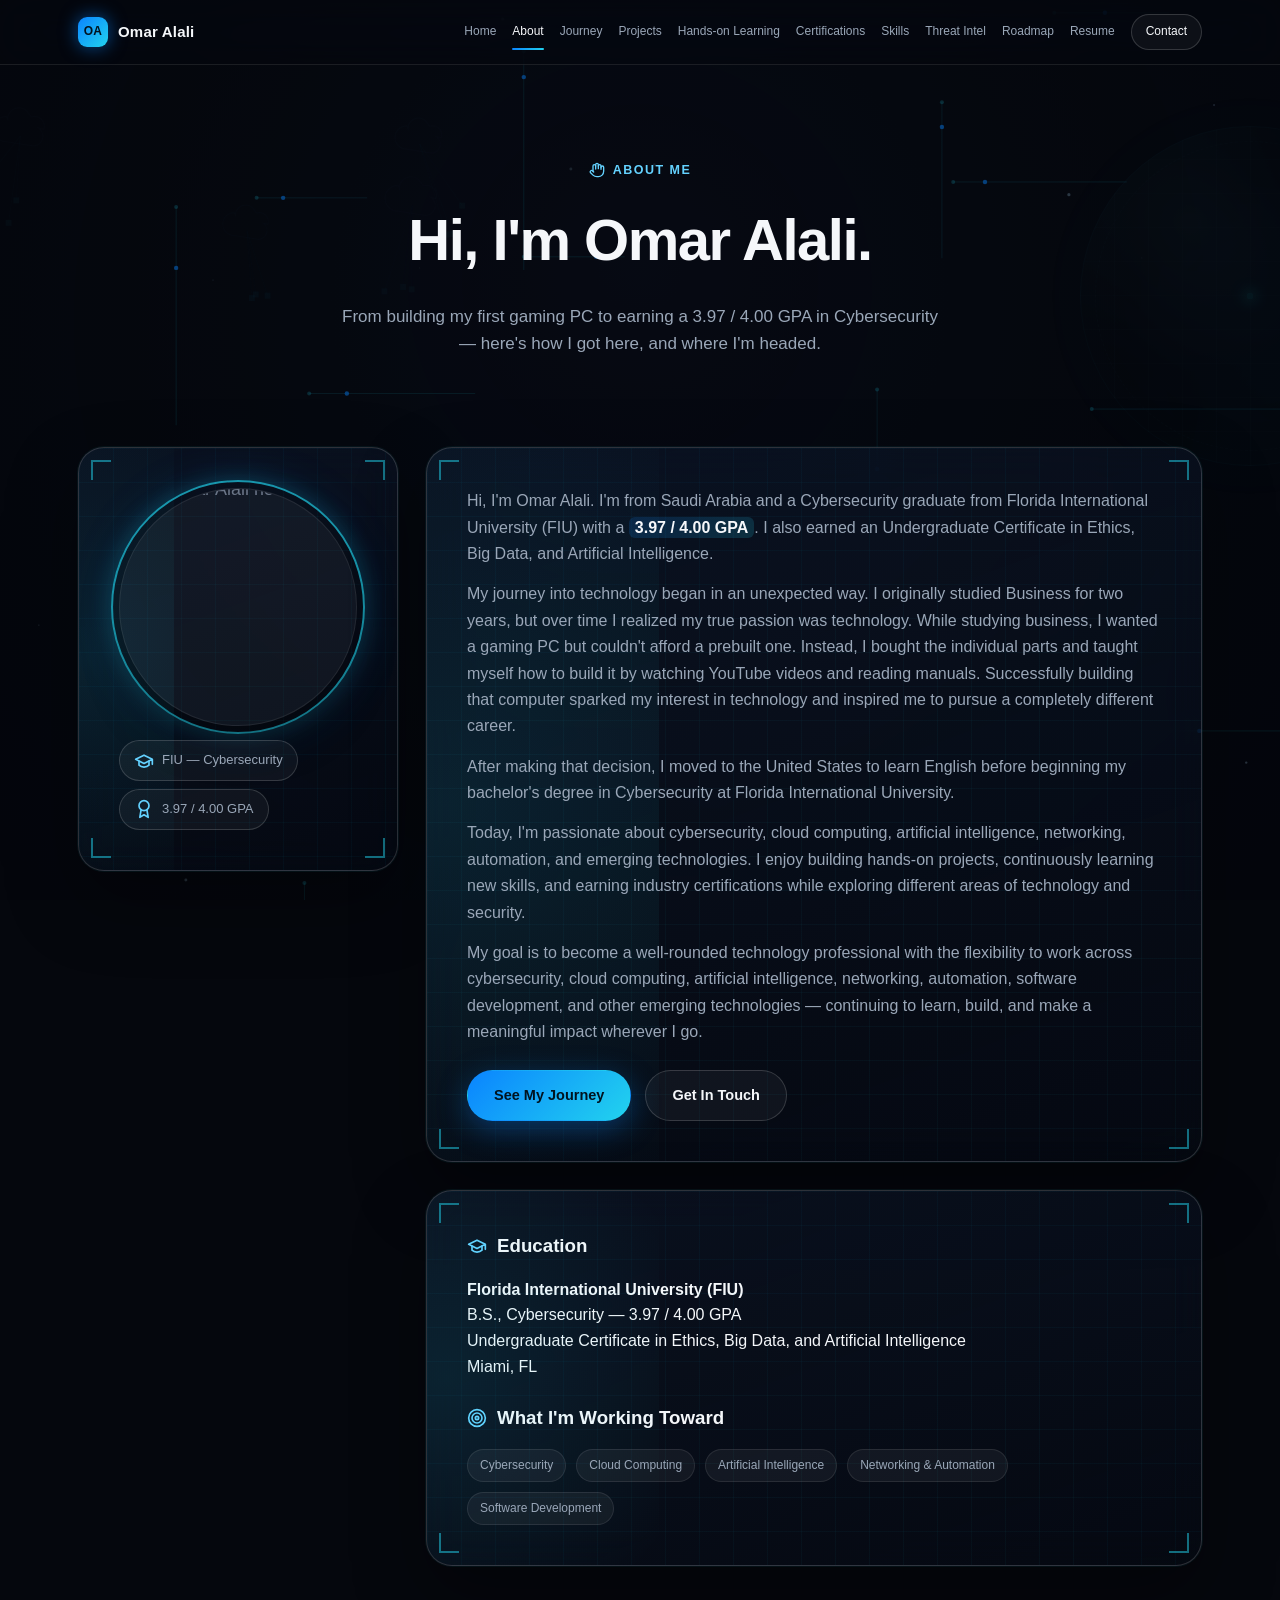
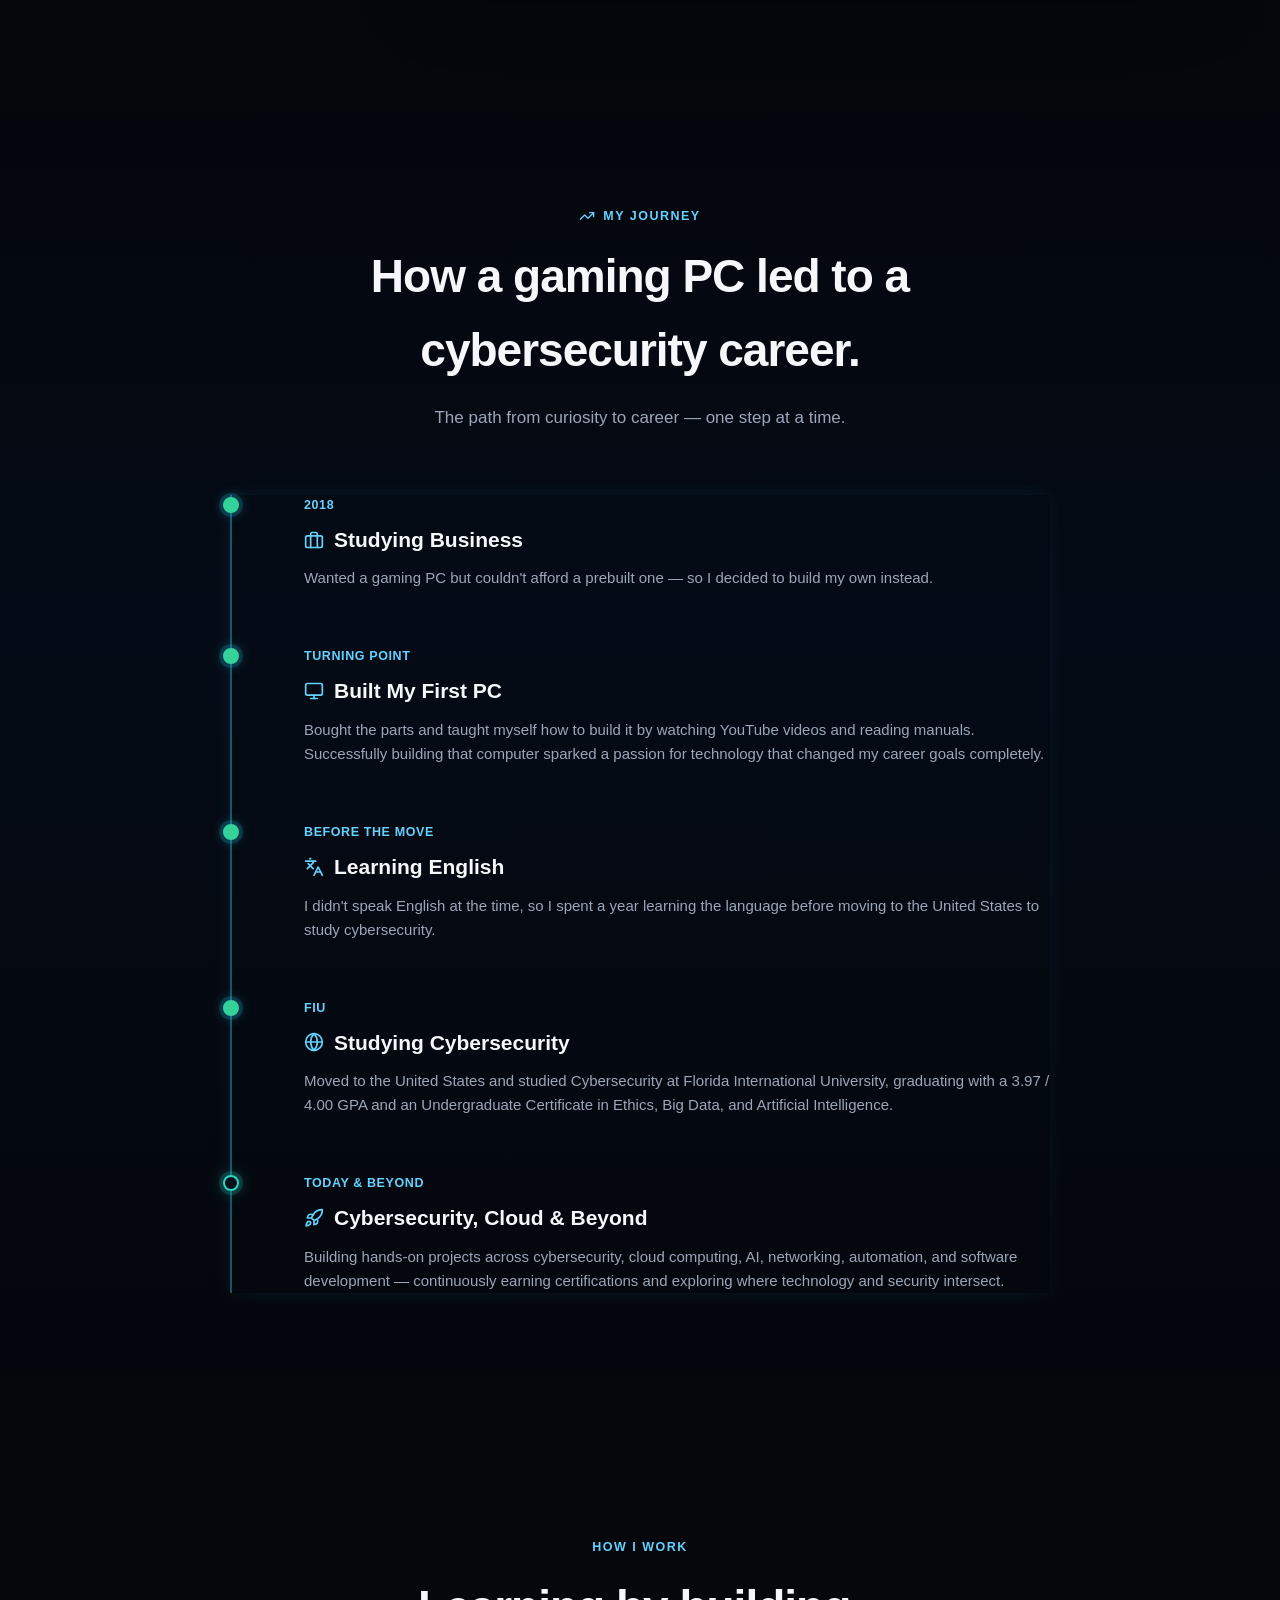
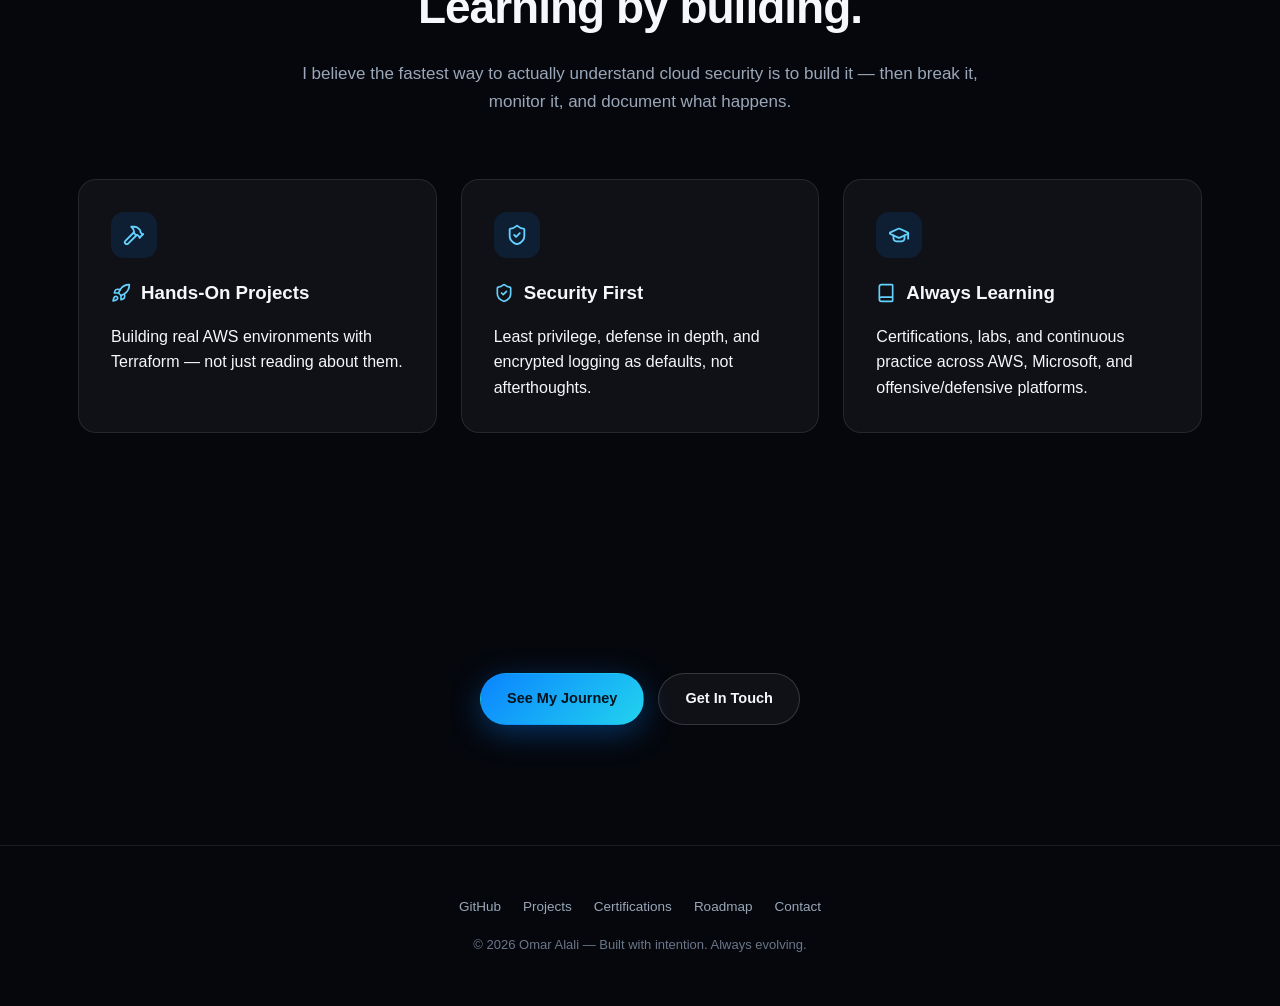
==== about.html @ 7c2b1f20 "Move Education/skills card under the bio box on About page instead of next to the photo" ====
<!DOCTYPE html>
<html lang="en">
<head>
<meta charset="UTF-8">
<meta name="viewport" content="width=device-width, initial-scale=1.0">
<title>About | Omar Alali</title>
<meta name="description" content="About Omar Alali &mdash; Cybersecurity graduate from FIU passionate about cloud, AI, and emerging technology.">
<link rel="stylesheet" href="css/style.css?v=26">
</head>
<body>
<div id="loader" class="loader" role="status" aria-label="Loading">
  <div class="loader-inner">
    <span class="loader-ring"></span>
    <span class="loader-ring"></span>
    <span class="loader-mark">OA</span>
  </div>
</div>
<canvas id="network-canvas"></canvas>

<nav class="navbar">
<div class="container">
<a href="index.html" class="brand"><span class="brand-mark">OA</span>Omar Alali</a>
<div class="nav-links">
<a href="index.html">Home</a>
<a href="about.html">About</a>
<a href="journey.html">Journey</a>
<a href="projects.html">Projects</a>
<a href="learning-platforms.html">Hands-on Learning</a>
<a href="certifications.html">Certifications</a>
<a href="skills.html">Skills</a>
<a href="threat-intel.html">Threat Intel</a>
<a href="roadmap.html">Roadmap</a>
<a href="resume.html">Resume</a>
<a href="contact.html" class="nav-cta">Contact</a>
</div>
<button class="nav-toggle" aria-label="Toggle menu"><svg class="nav-ico" xmlns="http://www.w3.org/2000/svg" width="24" height="24" viewBox="0 0 24 24" fill="none" stroke="currentColor" stroke-width="2" stroke-linecap="round" stroke-linejoin="round"><line x1="4" x2="20" y1="6" y2="6"/><line x1="4" x2="20" y1="12" y2="12"/><line x1="4" x2="20" y1="18" y2="18"/></svg></button>
</div>
</nav>
<div class="mobile-menu">
<a href="index.html">Home</a>
<a href="about.html">About</a>
<a href="journey.html">Journey</a>
<a href="projects.html">Projects</a>
<a href="learning-platforms.html">Hands-on Learning</a>
<a href="certifications.html">Certifications</a>
<a href="skills.html">Skills</a>
<a href="threat-intel.html">Threat Intel</a>
<a href="roadmap.html">Roadmap</a>
<a href="resume.html">Resume</a>
<a href="contact.html">Contact</a>
</div>

<main>

<section class="page-hero">
<div class="container">
<span class="kicker reveal"><span class="about-ico"><svg width="16" height="16" viewBox="0 0 24 24" fill="none" stroke="currentColor" stroke-width="2" stroke-linecap="round" stroke-linejoin="round" aria-hidden="true"><path d="M18 11V6a2 2 0 0 0-2-2a2 2 0 0 0-2 2"/><path d="M14 10V4a2 2 0 0 0-2-2a2 2 0 0 0-2 2v2"/><path d="M10 10.5V6a2 2 0 0 0-2-2a2 2 0 0 0-2 2v8"/><path d="M18 8a2 2 0 1 1 4 0v6a8 8 0 0 1-8 8h-2c-2.8 0-4.5-.86-5.99-2.34l-3.6-3.6a2 2 0 0 1 2.83-2.82L7 15"/></svg></span>About Me</span>
<h1 class="reveal">Hi, I'm Omar Alali.</h1>
<p class="reveal">From building my first gaming PC to earning a 3.97 / 4.00 GPA in Cybersecurity &mdash; here's how I got here, and where I'm headed.</p>
</div>
</section>

<section class="section" style="padding-top:20px;">
<div class="container">
<div class="about-grid reveal">
<div class="cyber-panel about-card">
<span class="corner corner-tl"></span><span class="corner corner-tr"></span><span class="corner corner-bl"></span><span class="corner corner-br"></span>
<div class="photo-ring">
<div class="photo-frame has-photo">
<img src="assets/images/omar.jpg" alt="Omar Alali headshot" class="profile-photo" loading="lazy">
</div>
</div>
<div class="chip-row">
<div class="info-chip"><span class="flag"><span class="about-ico"><svg width="20" height="20" viewBox="0 0 24 24" fill="none" stroke="currentColor" stroke-width="2" stroke-linecap="round" stroke-linejoin="round" aria-hidden="true"><path d="M22 10v6M2 10l10-5 10 5-10 5z"/><path d="M6 12v5c3 3 9 3 12 0v-5"/></svg></span></span>FIU &mdash; Cybersecurity</div>
<div class="info-chip"><span class="flag"><span class="about-ico"><svg width="20" height="20" viewBox="0 0 24 24" fill="none" stroke="currentColor" stroke-width="2" stroke-linecap="round" stroke-linejoin="round" aria-hidden="true"><circle cx="12" cy="8" r="6"/><path d="M15.477 12.89 17 22l-5-3-5 3 1.523-9.11"/></svg></span></span>3.97 / 4.00 GPA</div>
</div>
</div>
<div class="about-right-stack">
<div class="cyber-panel about-card">
<span class="corner corner-tl"></span><span class="corner corner-tr"></span><span class="corner corner-bl"></span><span class="corner corner-br"></span>
<div class="story">
<p>Hi, I'm Omar Alali. I'm from Saudi Arabia and a Cybersecurity graduate from Florida International University (FIU) with a <strong>3.97 / 4.00 GPA</strong>. I also earned an Undergraduate Certificate in Ethics, Big Data, and Artificial Intelligence.</p>
<p>My journey into technology began in an unexpected way. I originally studied Business for two years, but over time I realized my true passion was technology. While studying business, I wanted a gaming PC but couldn't afford a prebuilt one. Instead, I bought the individual parts and taught myself how to build it by watching YouTube videos and reading manuals. Successfully building that computer sparked my interest in technology and inspired me to pursue a completely different career.</p>
<p>After making that decision, I moved to the United States to learn English before beginning my bachelor's degree in Cybersecurity at Florida International University.</p>
<p>Today, I'm passionate about cybersecurity, cloud computing, artificial intelligence, networking, automation, and emerging technologies. I enjoy building hands-on projects, continuously learning new skills, and earning industry certifications while exploring different areas of technology and security.</p>
<p>My goal is to become a well-rounded technology professional with the flexibility to work across cybersecurity, cloud computing, artificial intelligence, networking, automation, software development, and other emerging technologies &mdash; continuing to learn, build, and make a meaningful impact wherever I go.</p>
<div class="btn-row mt-24">
<a class="btn btn-primary" href="journey.html">See My Journey</a>
<a class="btn btn-secondary" href="contact.html">Get In Touch</a>
</div>
</div>
</div>
<div class="cyber-panel about-card">
<span class="corner corner-tl"></span><span class="corner corner-tr"></span><span class="corner corner-bl"></span><span class="corner corner-br"></span>
<h3 class="heading-ico"><span class="about-ico"><svg width="20" height="20" viewBox="0 0 24 24" fill="none" stroke="currentColor" stroke-width="2" stroke-linecap="round" stroke-linejoin="round" aria-hidden="true"><path d="M22 10v6M2 10l10-5 10 5-10 5z"/><path d="M6 12v5c3 3 9 3 12 0v-5"/></svg></span>Education</h3>
<p class="mt-16"><strong>Florida International University (FIU)</strong><br>B.S., Cybersecurity &mdash; 3.97 / 4.00 GPA<br>Undergraduate Certificate in Ethics, Big Data, and Artificial Intelligence<br>Miami, FL</p>
<h3 class="mt-24 heading-ico"><span class="about-ico"><svg width="20" height="20" viewBox="0 0 24 24" fill="none" stroke="currentColor" stroke-width="2" stroke-linecap="round" stroke-linejoin="round" aria-hidden="true"><circle cx="12" cy="12" r="10"/><circle cx="12" cy="12" r="6"/><circle cx="12" cy="12" r="2"/></svg></span>What I'm Working Toward</h3>
<div class="skill-tags mt-16">
<span class="tag">Cybersecurity</span>
<span class="tag">Cloud Computing</span>
<span class="tag">Artificial Intelligence</span>
<span class="tag">Networking &amp; Automation</span>
<span class="tag">Software Development</span>
</div>
</div>
</div>
</div>
</div>
</section>

<section class="section section-alt">
<div class="container">
<div class="section-head reveal">
<span class="kicker"><span class="about-ico"><svg width="16" height="16" viewBox="0 0 24 24" fill="none" stroke="currentColor" stroke-width="2" stroke-linecap="round" stroke-linejoin="round" aria-hidden="true"><polyline points="22 7 13.5 15.5 8.5 10.5 2 17"/><polyline points="16 7 22 7 22 13"/></svg></span>My Journey</span>
<h2>How a gaming PC led to a cybersecurity career.</h2>
<p>The path from curiosity to career &mdash; one step at a time.</p>
</div>
<div class="timeline">
<div class="timeline-item type-cert reveal">
<div class="timeline-dot has-icon"></div>
<div class="timeline-date">2018</div>
<h3 class="heading-ico"><span class="about-ico"><svg width="20" height="20" viewBox="0 0 24 24" fill="none" stroke="currentColor" stroke-width="2" stroke-linecap="round" stroke-linejoin="round" aria-hidden="true"><rect width="20" height="14" x="2" y="7" rx="2" ry="2"/><path d="M16 21V5a2 2 0 0 0-2-2h-4a2 2 0 0 0-2 2v16"/></svg></span>Studying Business</h3>
<p>Wanted a gaming PC but couldn't afford a prebuilt one &mdash; so I decided to build my own instead.</p>
</div>
<div class="timeline-item type-cert reveal">
<div class="timeline-dot has-icon"></div>
<div class="timeline-date">Turning Point</div>
<h3 class="heading-ico"><span class="about-ico"><svg width="20" height="20" viewBox="0 0 24 24" fill="none" stroke="currentColor" stroke-width="2" stroke-linecap="round" stroke-linejoin="round" aria-hidden="true"><rect width="20" height="14" x="2" y="3" rx="2"/><line x1="8" x2="16" y1="21" y2="21"/><line x1="12" x2="12" y1="17" y2="21"/></svg></span>Built My First PC</h3>
<p>Bought the parts and taught myself how to build it by watching YouTube videos and reading manuals. Successfully building that computer sparked a passion for technology that changed my career goals completely.</p>
</div>
<div class="timeline-item type-cert reveal">
<div class="timeline-dot has-icon"></div>
<div class="timeline-date">Before The Move</div>
<h3 class="heading-ico"><span class="about-ico"><svg width="20" height="20" viewBox="0 0 24 24" fill="none" stroke="currentColor" stroke-width="2" stroke-linecap="round" stroke-linejoin="round" aria-hidden="true"><path d="m5 8 6 6"/><path d="m4 14 6-6 2-3"/><path d="M2 5h12"/><path d="M7 2h1"/><path d="m22 22-5-10-5 10"/><path d="M14 18h6"/></svg></span>Learning English</h3>
<p>I didn't speak English at the time, so I spent a year learning the language before moving to the United States to study cybersecurity.</p>
</div>
<div class="timeline-item type-cert reveal">
<div class="timeline-dot has-icon"></div>
<div class="timeline-date">FIU</div>
<h3 class="heading-ico"><span class="about-ico"><svg width="20" height="20" viewBox="0 0 24 24" fill="none" stroke="currentColor" stroke-width="2" stroke-linecap="round" stroke-linejoin="round" aria-hidden="true"><circle cx="12" cy="12" r="10"/><path d="M12 2a14.5 14.5 0 0 0 0 20 14.5 14.5 0 0 0 0-20"/><path d="M2 12h20"/></svg></span>Studying Cybersecurity</h3>
<p>Moved to the United States and studied Cybersecurity at Florida International University, graduating with a 3.97 / 4.00 GPA and an Undergraduate Certificate in Ethics, Big Data, and Artificial Intelligence.</p>
</div>
<div class="timeline-item type-future reveal">
<div class="timeline-dot has-icon"></div>
<div class="timeline-date">Today &amp; Beyond</div>
<h3 class="heading-ico"><span class="about-ico"><svg width="20" height="20" viewBox="0 0 24 24" fill="none" stroke="currentColor" stroke-width="2" stroke-linecap="round" stroke-linejoin="round" aria-hidden="true"><path d="M4.5 16.5c-1.5 1.26-2 5-2 5s3.74-.5 5-2c.71-.84.7-2.13-.09-2.91a2.18 2.18 0 0 0-2.91-.09z"/><path d="m12 15-3-3a22 22 0 0 1 2-3.95A12.88 12.88 0 0 1 22 2c0 2.72-.78 7.5-6 11a22.35 22.35 0 0 1-4 2z"/><path d="M9 12H4s.55-3.03 2-4c1.62-1.08 5 0 5 0"/><path d="M12 15v5s3.03-.55 4-2c1.08-1.62 0-5 0-5"/></svg></span>Cybersecurity, Cloud &amp; Beyond</h3>
<p>Building hands-on projects across cybersecurity, cloud computing, AI, networking, automation, and software development &mdash; continuously earning certifications and exploring where technology and security intersect.</p>
</div>
</div>
</div>
</section>

<section class="section">
<div class="container">
<div class="section-head reveal">
<span class="kicker">How I Work</span>
<h2>Learning by building.</h2>
<p>I believe the fastest way to actually understand cloud security is to build it &mdash; then break it, monitor it, and document what happens.</p>
</div>
<div class="grid grid-3">
<div class="card reveal">
<div class="card-icon"><svg width="22" height="22" viewBox="0 0 24 24" fill="none" stroke="currentColor" stroke-width="2" stroke-linecap="round" stroke-linejoin="round" aria-hidden="true"><path d="m15 12-9.373 9.373a1 1 0 0 1-3.001-3L12 9"/><path d="m18 15 4-4"/><path d="m21.5 11.5-1.914-1.914A2 2 0 0 1 19 8.172v-.344a2 2 0 0 0-.586-1.414l-1.657-1.657A6 6 0 0 0 12.516 3H9l1.243 1.243A6 6 0 0 1 12 8.485V10l2 2h1.172a2 2 0 0 1 1.414.586L18.5 14.5"/></svg></div>
<h3 class="heading-ico"><span class="about-ico"><svg width="20" height="20" viewBox="0 0 24 24" fill="none" stroke="currentColor" stroke-width="2" stroke-linecap="round" stroke-linejoin="round" aria-hidden="true"><path d="M4.5 16.5c-1.5 1.26-2 5-2 5s3.74-.5 5-2c.71-.84.7-2.13-.09-2.91a2.18 2.18 0 0 0-2.91-.09z"/><path d="m12 15-3-3a22 22 0 0 1 2-3.95A12.88 12.88 0 0 1 22 2c0 2.72-.78 7.5-6 11a22.35 22.35 0 0 1-4 2z"/><path d="M9 12H4s.55-3.03 2-4c1.62-1.08 5 0 5 0"/><path d="M12 15v5s3.03-.55 4-2c1.08-1.62 0-5 0-5"/></svg></span>Hands-On Projects</h3>
<p class="mt-16">Building real AWS environments with Terraform &mdash; not just reading about them.</p>
</div>
<div class="card reveal">
<div class="card-icon"><svg width="22" height="22" viewBox="0 0 24 24" fill="none" stroke="currentColor" stroke-width="2" stroke-linecap="round" stroke-linejoin="round" aria-hidden="true"><path d="M20 13c0 5-3.5 7.5-7.66 8.95a1 1 0 0 1-.67-.01C7.5 20.5 4 18 4 13V6a1 1 0 0 1 1-1c2 0 4.5-1.2 6.24-2.72a1.17 1.17 0 0 1 1.52 0C14.51 3.81 17 5 19 5a1 1 0 0 1 1 1z"/><path d="m9 12 2 2 4-4"/></svg></div>
<h3 class="heading-ico"><span class="about-ico"><svg width="20" height="20" viewBox="0 0 24 24" fill="none" stroke="currentColor" stroke-width="2" stroke-linecap="round" stroke-linejoin="round" aria-hidden="true"><path d="M20 13c0 5-3.5 7.5-7.66 8.95a1 1 0 0 1-.67-.01C7.5 20.5 4 18 4 13V6a1 1 0 0 1 1-1c2 0 4.5-1.2 6.24-2.72a1.17 1.17 0 0 1 1.52 0C14.51 3.81 17 5 19 5a1 1 0 0 1 1 1z"/><path d="m9 12 2 2 4-4"/></svg></span>Security First</h3>
<p class="mt-16">Least privilege, defense in depth, and encrypted logging as defaults, not afterthoughts.</p>
</div>
<div class="card reveal">
<div class="card-icon"><svg width="22" height="22" viewBox="0 0 24 24" fill="none" stroke="currentColor" stroke-width="2" stroke-linecap="round" stroke-linejoin="round" aria-hidden="true"><path d="M21.42 10.922a1 1 0 0 0-.019-1.838L12.83 5.18a2 2 0 0 0-1.66 0L2.6 9.08a1 1 0 0 0 0 1.832l8.57 3.908a2 2 0 0 0 1.66 0z"/><path d="M22 10v6"/><path d="M6 12.5V16a6 3 0 0 0 12 0v-3.5"/></svg></div>
<h3 class="heading-ico"><span class="about-ico"><svg width="20" height="20" viewBox="0 0 24 24" fill="none" stroke="currentColor" stroke-width="2" stroke-linecap="round" stroke-linejoin="round" aria-hidden="true"><path d="M4 19.5v-15A2.5 2.5 0 0 1 6.5 2H19a1 1 0 0 1 1 1v18a1 1 0 0 1-1 1H6.5a1 1 0 0 1 0-5H20"/></svg></span>Always Learning</h3>
<p class="mt-16">Certifications, labs, and continuous practice across AWS, Microsoft, and offensive/defensive platforms.</p>
</div>
</div>
</div>
</section>

<section class="section text-center">
<div class="container">
<div class="btn-row reveal" style="justify-content:center;">
<a class="btn btn-primary" href="journey.html">See My Journey</a>
<a class="btn btn-secondary" href="contact.html">Get In Touch</a>
</div>
</div>
</section>

</main>

<footer>
<div class="container">
<div class="footer-links">
<a href="https://github.com/OmarAlali966" target="_blank" rel="noopener">GitHub</a>
<a href="projects.html">Projects</a>
<a href="certifications.html">Certifications</a>
<a href="roadmap.html">Roadmap</a>
<a href="contact.html">Contact</a>
</div>
<div>&copy; 2026 Omar Alali &mdash; Built with intention. Always evolving.</div>
</div>
</footer>

<script src="js/data/config.js"></script>
<script src="js/data/certifications.js"></script>
<script src="js/data/timeline.js"></script>
<script src="js/data/projects.js"></script>
<script src="js/data/skills.js"></script>
<script src="js/data/learning-platforms.js?v=3"></script>
<script src="js/data/roadmap.js"></script>
<script src="js/main.js?v=3"></script>
</body>
</html>
---- css/style.css ----
/* ============================================================
   OMAR ALALI \u2014 PORTFOLIO DESIGN SYSTEM
   Premium, Apple-inspired, blue cloud-security theme.
   ============================================================ */

:root {
    --bg: #05070d;
    --bg-elevated: #0a0f1c;
    --bg-elevated-2: #0e1526;
    --surface: rgba(255, 255, 255, 0.045);
    --surface-hover: rgba(255, 255, 255, 0.08);
    --border: rgba(255, 255, 255, 0.09);
    --border-strong: rgba(255, 255, 255, 0.16);
    --text: #f5f7fa;
    --text-muted: #9aa7b8;
    --text-faint: #6b7688;
    --blue: #0a84ff;
    --blue-light: #64d2ff;
    --cyan: #22d3ee;
    --indigo: #5e7cff;
    --teal: #2dd4bf;
    --orange: #ff9f40;
    --success: #34d399;
    --warning: #fbbf24;
    --radius-sm: 10px;
    --radius: 18px;
    --radius-lg: 26px;
    --gradient-blue: linear-gradient(135deg, #0a84ff 0%, #22d3ee 100%);
    --gradient-hero: radial-gradient(ellipse 80% 60% at 50% -10%, rgba(10, 132, 255, 0.25), transparent 60%);
    --ease: cubic-bezier(0.16, 0.8, 0.24, 1);
    --dur: 0.5s;
    --max-width: 1180px;
}

* { box-sizing: border-box; }
html { scroll-behavior: smooth; }

body {
    margin: 0;
    background: var(--bg);
    color: var(--text);
    font-family: -apple-system, BlinkMacSystemFont, "SF Pro Display", "Segoe UI", Roboto, Helvetica, Arial, sans-serif;
    -webkit-font-smoothing: antialiased;
    line-height: 1.6;
    overflow-x: hidden;
}

img, svg { display: block; max-width: 100%; }
a { color: inherit; text-decoration: none; }
ul { list-style: none; margin: 0; padding: 0; }
h1, h2, h3, h4, p { margin: 0; }

.container {
    max-width: var(--max-width);
    margin: 0 auto;
    padding: 0 28px;
}

/* ---------- Background network canvas ---------- */
#network-canvas {
    position: fixed;
    inset: 0;
    width: 100%;
    height: 100%;
    z-index: 0;
    opacity: 0.55;
    pointer-events: none;
}

/* ---------- Navbar ---------- */
.navbar {
    position: fixed;
    top: 0;
    left: 0;
    right: 0;
    z-index: 100;
    backdrop-filter: saturate(180%) blur(20px);
    -webkit-backdrop-filter: saturate(180%) blur(20px);
    background: rgba(5, 7, 13, 0.6);
    border-bottom: 1px solid var(--border);
    transition: background var(--dur) var(--ease);
}

.navbar .container {
    display: flex;
    align-items: center;
    justify-content: space-between;
    height: 64px;
}

.brand {
    display: flex;
    align-items: center;
    gap: 10px;
    font-weight: 600;
    font-size: 15px;
    letter-spacing: 0.2px;
}

.brand-mark {
    width: 30px;
    height: 30px;
    border-radius: 9px;
    background: var(--gradient-blue);
    display: flex;
    align-items: center;
    justify-content: center;
    font-size: 12px;
    font-weight: 700;
    color: #01131f;
    box-shadow: 0 0 18px rgba(10, 132, 255, 0.55);
}

.nav-links {
    display: flex;
    align-items: center;
    gap: 28px;
}

.nav-links a {
    font-size: 13.5px;
    color: var(--text-muted);
    transition: color 0.25s var(--ease);
    position: relative;
}

.nav-links a:hover, .nav-links a.active { color: var(--text); }

.nav-links a.active::after {
    content: "";
    position: absolute;
    left: 0;
    right: 0;
    bottom: -8px;
    height: 2px;
    background: var(--gradient-blue);
    border-radius: 2px;
}

.nav-cta {
    padding: 8px 16px !important;
    border-radius: 100px;
    background: var(--surface);
    border: 1px solid var(--border-strong);
    color: var(--text) !important;
}

.nav-toggle {
    display: none;
    background: none;
    border: none;
    color: var(--text);
    cursor: pointer;
}

.mobile-menu {
    display: none;
    position: fixed;
    top: 64px;
    left: 0;
    right: 0;
    background: var(--bg-elevated);
    border-bottom: 1px solid var(--border);
    padding: 12px 28px 24px;
    z-index: 99;
}

.mobile-menu.open { display: block; }
.mobile-menu a {
    display: block;
    padding: 12px 0;
    border-bottom: 1px solid var(--border);
    color: var(--text-muted);
    font-size: 15px;
}

@media (max-width: 860px) {
    .nav-links { display: none; }
    .nav-toggle { display: block; }
}

/* ---------- Buttons ---------- */
.btn {
    display: inline-flex;
    align-items: center;
    justify-content: center;
    gap: 8px;
    padding: 13px 26px;
    border-radius: 100px;
    font-size: 14.5px;
    font-weight: 600;
    cursor: pointer;
    border: 1px solid transparent;
    transition: transform 0.3s var(--ease), box-shadow 0.3s var(--ease), background 0.3s var(--ease), border-color 0.3s var(--ease);
    white-space: nowrap;
}
.btn:hover { transform: translateY(-2px); }
.btn-primary {
    background: var(--gradient-blue);
    color: #01131f;
    box-shadow: 0 8px 30px rgba(10, 132, 255, 0.35);
}
.btn-primary:hover { box-shadow: 0 12px 36px rgba(10, 132, 255, 0.5); }
.btn-secondary {
    background: var(--surface);
    border-color: var(--border-strong);
    color: var(--text);
}
.btn-secondary:hover { background: var(--surface-hover); }
.btn-ghost {
    background: transparent;
    color: var(--text-muted);
    border-color: var(--border);
}
.btn-ghost:hover { color: var(--text); background: var(--surface-hover); border-color: rgba(100, 210, 255, 0.4); box-shadow: 0 8px 30px rgba(100, 210, 255, 0.15); }
.btn-row { display: flex; flex-wrap: wrap; gap: 14px; }
.btn[disabled] { opacity: 0.45; cursor: not-allowed; pointer-events: none; }

/* ---------- Hero ---------- */
.hero {
    position: relative;
    padding: 200px 0 140px;
    background: var(--gradient-hero);
    text-align: center;
    overflow: hidden;
}
.eyebrow {
    display: inline-flex;
    align-items: center;
    gap: 8px;
    padding: 7px 16px;
    border-radius: 100px;
    background: var(--surface);
    border: 1px solid var(--border-strong);
    font-size: 12.5px;
    color: var(--blue-light);
    letter-spacing: 0.4px;
    text-transform: uppercase;
    margin-bottom: 28px;
}
.eyebrow .dot {
    width: 7px; height: 7px; border-radius: 50%;
    background: var(--success);
    box-shadow: 0 0 8px var(--success);
}
.hero h1 {
    font-size: clamp(48px, 8vw, 96px);
    font-weight: 700;
    letter-spacing: -2px;
    background: linear-gradient(180deg, #ffffff 20%, #b9c6d6 100%);
    -webkit-background-clip: text;
    background-clip: text;
    color: transparent;
}
.hero .subtitle {
    margin: 22px auto 0;
    max-width: 640px;
    font-size: clamp(16px, 2.4vw, 21px);
    color: var(--text-muted);
    font-weight: 400;
}
.hero .btn-row { justify-content: center; margin-top: 44px; }

/* ---------- Sections ---------- */
.section { position: relative; padding: 120px 0; z-index: 1; }
.section-tight { padding: 80px 0; }
.section-head { max-width: 680px; margin: 0 auto 64px; text-align: center; }
.section-head.left { margin: 0 0 56px; text-align: left; }
.kicker {
    font-size: 12.5px;
    font-weight: 600;
    letter-spacing: 1.5px;
    text-transform: uppercase;
    color: var(--blue-light);
    margin-bottom: 14px;
    display: block;
}
.section-head h2 {
    font-size: clamp(30px, 5vw, 46px);
    font-weight: 700;
    letter-spacing: -1px;
}
.section-head p {
    margin-top: 16px;
    color: var(--text-muted);
    font-size: 17px;
}
.section-alt { background: linear-gradient(180deg, transparent, rgba(10,132,255,0.04) 40%, transparent); }

/* ---------- Reveal animation ---------- */
.reveal {
    opacity: 0;
    transform: translateY(28px);
    transition: opacity 0.9s var(--ease), transform 0.9s var(--ease);
}
.reveal.in-view { opacity: 1; transform: translateY(0); }
.stagger.in-view > * { transition-delay: calc(var(--i, 0) * 90ms); }

/* ---------- Generic card ---------- */
.card {
    background: var(--surface);
    border: 1px solid var(--border);
    border-radius: var(--radius);
    padding: 32px;
    transition: transform 0.4s var(--ease), border-color 0.4s var(--ease), background 0.4s var(--ease), box-shadow 0.4s var(--ease);
    position: relative;
}
.card:hover {
    transform: translateY(-6px);
    border-color: var(--border-strong);
    background: var(--surface-hover);
    box-shadow: 0 20px 50px rgba(0,0,0,0.35);
}
.card-icon {
    width: 46px; height: 46px;
    border-radius: 13px;
    display: flex; align-items: center; justify-content: center;
    background: rgba(10,132,255,0.12);
    color: var(--blue-light);
    margin-bottom: 20px;
}
.grid {
    display: grid;
    gap: 24px;
}
.grid-2 { grid-template-columns: repeat(2, 1fr); }
.grid-3 { grid-template-columns: repeat(3, 1fr); }
.grid-4 { grid-template-columns: repeat(4, 1fr); }
@media (max-width: 900px) {
    .grid-2, .grid-3, .grid-4 { grid-template-columns: repeat(2, 1fr); }
}
@media (max-width: 620px) {
    .grid-2, .grid-3, .grid-4 { grid-template-columns: 1fr; }
}

/* ---------- Dashboard stats ---------- */
.stat-card {
    background: var(--surface);
    border: 1px solid var(--border);
    border-radius: var(--radius);
    padding: 28px;
    text-align: center;
}
.stat-value {
    font-size: 40px;
    font-weight: 700;
    background: var(--gradient-blue);
    -webkit-background-clip: text;
    background-clip: text;
    color: transparent;
    letter-spacing: -1px;
}
.stat-label {
    margin-top: 8px;
    font-size: 13px;
    color: var(--text-muted);
    text-transform: uppercase;
    letter-spacing: 0.6px;
}

/* ---------- Timeline (Journey page) ---------- */
.timeline {
    position: relative;
    max-width: 820px;
    margin: 0 auto;
    padding-left: 40px;
    border-left: 2px solid var(--border);
}
.timeline-item {
    position: relative;
    padding: 0 0 56px 32px;
}
.timeline-item:last-child { padding-bottom: 0; }
.timeline-dot {
    position: absolute;
    left: -49px;
    top: 2px;
    width: 16px; height: 16px;
    border-radius: 50%;
    background: var(--bg);
    border: 2px solid var(--blue);
    box-shadow: 0 0 0 4px rgba(10,132,255,0.15);
}
.timeline-item.type-future .timeline-dot { border-color: var(--teal); box-shadow: 0 0 0 4px rgba(45,212,191,0.15); }
.timeline-date {
    font-size: 12.5px;
    text-transform: uppercase;
    letter-spacing: 0.6px;
    color: var(--blue-light);
    font-weight: 600;
}
.timeline-item h3 { margin-top: 8px; font-size: 21px; font-weight: 650; }
.timeline-item p { margin-top: 10px; color: var(--text-muted); font-size: 15px; }
.timeline-badge {
    display: inline-block;
    margin-top: 10px;
    font-size: 11px;
    padding: 4px 10px;
    border-radius: 100px;
    background: var(--surface);
    border: 1px solid var(--border-strong);
    color: var(--text-muted);
    text-transform: uppercase;
    letter-spacing: 0.5px;
}

/* ---------- Certification cards ---------- */
.cert-card {
    background: var(--surface);
    border: 1px solid var(--border);
    border-radius: var(--radius);
    padding: 30px;
    display: flex;
    flex-direction: column;
    gap: 18px;
    transition: transform 0.4s var(--ease), box-shadow 0.4s var(--ease), border-color 0.4s var(--ease);
}
.cert-card:hover { transform: translateY(-6px); box-shadow: 0 20px 50px rgba(0,0,0,0.35); border-color: var(--border-strong); }
.cert-top { display: flex; align-items: center; gap: 16px; }
.cert-logo {
    width: 56px; height: 56px;
    border-radius: 14px;
    display: flex; align-items: center; justify-content: center;
    font-weight: 700;
    font-size: 13px;
    color: #01131f;
    background: var(--gradient-blue);
    flex-shrink: 0;
}
.cert-logo-img { overflow: hidden; padding: 0; background: transparent; }
.cert-logo-img img { width: 100%; height: 100%; object-fit: cover; display: block; }
.cert-logo-brand { overflow: hidden; background: #ffffff; padding: 9px; }
.cert-logo-brand img { width: 100%; height: 100%; object-fit: contain; display: block; }
.cert-logo-wordmark { padding: 3px; }
.cert-title { font-size: 17px; font-weight: 650; line-height: 1.3; }
.cert-issuer { font-size: 13px; color: var(--text-muted); margin-top: 4px; }
.status-pill {
    display: inline-flex;
    align-items: center;
    gap: 6px;
    font-size: 11.5px;
    padding: 5px 12px;
    border-radius: 100px;
    text-transform: uppercase;
    letter-spacing: 0.5px;
    font-weight: 600;
    width: fit-content;
}
.status-completed { background: rgba(52,211,153,0.15); color: var(--success); }
.status-in-progress { background: rgba(251,191,36,0.15); color: var(--warning); }
.status-planned { background: rgba(94,124,255,0.15); color: var(--indigo); }
.cert-meta { display: grid; grid-template-columns: 1fr 1fr; gap: 12px; font-size: 13px; }
.cert-meta div span { display: block; color: var(--text-faint); font-size: 11px; text-transform: uppercase; letter-spacing: 0.5px; margin-bottom: 3px; }
.cert-skills { display: flex; flex-wrap: wrap; gap: 8px; }
.tag {
    font-size: 12px;
    padding: 6px 12px;
    border-radius: 100px;
    background: rgba(255,255,255,0.05);
    border: 1px solid var(--border);
    color: var(--text-muted);
}
.cert-verify {
    margin-top: auto;
    font-size: 13px;
    color: var(--blue-light);
    display: inline-flex;
    align-items: center;
    gap: 6px;
}

/* ---------- Skills page ---------- */
.skill-card {
    background: var(--surface);
    border: 1px solid var(--border);
    border-radius: var(--radius);
    padding: 30px;
    transition: transform 0.45s var(--ease), border-color 0.45s var(--ease);
}
.skill-card:hover { transform: translateY(-6px) scale(1.01); border-color: var(--blue); }
.skill-card h3 { display: flex; align-items: center; gap: 12px; font-size: 18px; font-weight: 650; }
.skill-tags { margin-top: 20px; display: flex; flex-wrap: wrap; gap: 10px; }
.skill-tags .tag { transition: background 0.3s var(--ease), color 0.3s var(--ease), border-color 0.3s var(--ease); }
.skill-tags .tag:hover { background: rgba(10,132,255,0.15); color: var(--blue-light); border-color: var(--blue); }

/* ---------- Project cards ---------- */
.project-card {
    background: var(--surface);
    border: 1px solid var(--border);
    border-radius: var(--radius-lg);
    overflow: hidden;
    transition: transform 0.4s var(--ease), border-color 0.4s var(--ease);
}
.project-card:hover { transform: translateY(-6px); border-color: var(--border-strong); }
.project-media {
    height: 220px;
    background: linear-gradient(135deg, rgba(10,132,255,0.18), rgba(34,211,238,0.08));
    position: relative;
    display: flex;
    align-items: center;
    justify-content: center;
    overflow: hidden;
}
.project-media .grid-lines {
    position: absolute; inset: 0;
    background-image: linear-gradient(rgba(255,255,255,0.06) 1px, transparent 1px), linear-gradient(90deg, rgba(255,255,255,0.06) 1px, transparent 1px);
    background-size: 28px 28px;
}
.project-media .media-label {
    position: relative;
    z-index: 1;
    font-size: 13px;
    color: var(--text-muted);
    background: rgba(5,7,13,0.5);
    padding: 8px 16px;
    border-radius: 100px;
    border: 1px solid var(--border-strong);
}
.project-body { padding: 28px; }
.project-body h3 { font-size: 20px; font-weight: 650; }
.project-body p { margin-top: 10px; color: var(--text-muted); font-size: 14.5px; }
.project-tech { display: flex; flex-wrap: wrap; gap: 8px; margin-top: 18px; }
.project-links { display: flex; gap: 16px; margin-top: 22px; }
.project-links a { font-size: 13.5px; color: var(--blue-light); } .project-card { position: relative; } .project-card-link { position: absolute; inset: 0; z-index: 1; } .project-links { position: relative; z-index: 2; } .project-media-img { width: 100%; height: 100%; object-fit: cover; display: block; }

.future-card {
    background: var(--surface);
    border: 1px dashed var(--border-strong);
    border-radius: var(--radius);
    padding: 28px;
    opacity: 0.9;
}
.future-card h4 { font-size: 16px; font-weight: 650; }
.future-card p { margin-top: 8px; font-size: 13.5px; color: var(--text-muted); }

/* ---------- Security Lab dashboard ---------- */
.lab-panel {
    background: var(--surface);
    border: 1px solid var(--border);
    border-radius: var(--radius);
    padding: 28px;
}
.lab-panel h3 { font-size: 16px; font-weight: 650; margin-bottom: 18px; display: flex; align-items: center; gap: 10px; }
.lab-service {
    display: flex;
    align-items: center;
    justify-content: space-between;
    padding: 12px 0;
    border-bottom: 1px solid var(--border);
    font-size: 14px;
}
.lab-service:last-child { border-bottom: none; }
.lab-service .name { display: flex; align-items: center; gap: 10px; color: var(--text); }
.lab-service .badge { font-size: 11px; color: var(--success); background: rgba(52,211,153,0.12); padding: 4px 10px; border-radius: 100px; }
.diagram-frame {
    border: 1px solid var(--border);
    border-radius: var(--radius);
    background: var(--bg-elevated);
    padding: 40px;
    text-align: center;
    color: var(--text-faint);
    font-size: 13.5px;
}

/* ---------- Resume viewer ---------- */
.resume-viewer {
    max-width: 760px;
    margin: 0 auto;
    background: var(--bg-elevated);
    border: 1px solid var(--border);
    border-radius: var(--radius-lg);
    padding: 60px 50px;
    text-align: center;
}
.resume-viewer .doc-icon {
    width: 70px; height: 70px;
    margin: 0 auto 22px;
    border-radius: 18px;
    background: var(--gradient-blue);
    display: flex; align-items: center; justify-content: center;
}
.resume-note {
    margin-top: 18px;
    font-size: 13px;
    color: var(--text-faint);
}

/* ---------- Contact page ---------- */
.contact-grid {
    display: grid;
    grid-template-columns: 1fr 1fr;
    gap: 24px;
}
@media (max-width: 760px) { .contact-grid { grid-template-columns: 1fr; } }
.contact-card {
           position: relative;
           background: var(--surface);
           border: 1px solid var(--border);
           border-radius: var(--radius-lg);
           padding: 38px 34px;
           display: flex;
           flex-direction: column;
           align-items: flex-start;
           gap: 14px;
           overflow: hidden;
           transition: transform 0.45s var(--ease), border-color 0.45s var(--ease), background 0.45s var(--ease), box-shadow 0.45s var(--ease);
}
      .contact-card::before {
                 content: "";
                 position: absolute;
                 inset: 0;
                 background: var(--gradient-blue);
                 opacity: 0;
                 transition: opacity 0.45s var(--ease);
                 pointer-events: none;
      }
      .contact-card:hover {
                 transform: translateY(-6px);
                 border-color: var(--blue);
                 background: var(--surface-hover);
                 box-shadow: 0 20px 45px rgba(10,132,255,0.2);
      }
      .contact-card:hover::before { opacity: 0.06; }
      .contact-card h4 { position: relative; font-size: 20px; font-weight: 700; letter-spacing: -0.01em; }
      .contact-card-value { position: relative; display: block; font-size: 15px; color: var(--text-muted); word-break: break-word; }
      .contact-card-cta {
                 position: relative;
                 margin-top: 10px;
                 display: inline-flex;
                 align-items: center;
                 font-size: 13.5px;
                 font-weight: 650;
                 color: var(--blue-light);
                 border: 1px solid var(--border-strong);
                 border-radius: 100px;
                 padding: 11px 22px;
                 transition: background 0.35s var(--ease), color 0.35s var(--ease), border-color 0.35s var(--ease), transform 0.35s var(--ease);
      }
      .contact-card:hover .contact-card-cta {
                 background: var(--gradient-blue);
                 color: #fff;
                 border-color: transparent;
                 transform: translateX(4px);
      }

/* ---------- Footer ---------- */
footer {
    border-top: 1px solid var(--border);
    padding: 50px 0;
    text-align: center;
    color: var(--text-faint);
    font-size: 13px;
    position: relative;
    z-index: 1;
}
footer .footer-links { display: flex; justify-content: center; gap: 22px; margin-bottom: 18px; }
footer .footer-links a { color: var(--text-muted); font-size: 13.5px; }
footer .footer-links a:hover { color: var(--text); }

/* ---------- Misc ---------- */
.text-center { text-align: center; }
.mt-8 { margin-top: 8px; }
.mt-16 { margin-top: 16px; }
.mt-24 { margin-top: 24px; }
.mt-40 { margin-top: 40px; }
.placeholder-note {
    font-size: 12px;
    color: var(--text-faint);
    font-style: italic;
}
.page-hero {
    padding: 160px 0 70px;
    text-align: center;
}
.page-hero h1 {
    font-size: clamp(34px, 6vw, 58px);
    font-weight: 700;
    letter-spacing: -1.5px;
}
.page-hero p {
    margin-top: 16px;
    color: var(--text-muted);
    font-size: 17px;
    max-width: 600px;
    margin-left: auto;
    margin-right: auto;
}

/* ---------- Nav density override (more nav items) ---------- */
.nav-links { gap: 16px; }
.nav-links a { font-size: 12px; }
.nav-cta { padding: 7px 14px !important; }
@media (max-width: 1120px) {
     .nav-links { display: none; }
     .nav-toggle { display: block; }
}

/* ---------- Cert expand panel ---------- */
.cert-expand-panel { border-top: 1px solid var(--border); padding-top: 16px; margin-top: 4px; }
.cert-expand-toggle { font-size: 13px !important; padding: 8px 16px !important; }

/* ---------- Roadmap checklist tweaks ---------- */
.timeline-item.type-cert .timeline-dot { background: var(--success); border-color: var(--success); }


/* ---------- About Me (interactive story) ---------- */
.about-grid { display: grid; grid-template-columns: 300px 1fr; gap: 48px; align-items: start; }
@media (max-width: 780px) { .about-grid { grid-template-columns: 1fr; } }
.photo-frame { width: 100%; aspect-ratio: 1 / 1; border-radius: var(--radius-lg); background: var(--surface); border: 1px solid var(--border); display: flex; flex-direction: column; align-items: center; justify-content: center; gap: 10px; color: var(--text-faint); text-align: center; overflow: hidden; position: relative; }
.photo-frame .photo-icon { width: 64px; height: 64px; border-radius: 50%; background: var(--gradient-blue); display: flex; align-items: center; justify-content: center; font-size: 26px; }
.photo-frame span { font-size: 12.5px; text-transform: uppercase; letter-spacing: 0.5px; }
.chip-row { display: flex; flex-wrap: wrap; gap: 10px; margin-top: 18px; }
.info-chip { display: inline-flex; align-items: center; gap: 8px; padding: 8px 14px; border-radius: 100px; background: var(--surface); border: 1px solid var(--border-strong); font-size: 13px; color: var(--text-muted); }
.info-chip .flag { font-size: 16px; }
.story p { color: var(--text-muted); font-size: 16px; margin-top: 16px; }
.story p:first-of-type { margin-top: 0; }
.story strong { color: var(--text); }
.mini-path { display: flex; align-items: flex-start; gap: 0; margin-top: 36px; flex-wrap: wrap; }
.mini-path-item { flex: 1; min-width: 120px; display: flex; flex-direction: column; align-items: center; text-align: center; gap: 10px; position: relative; padding: 0 8px; }
.mini-path-item:not(:last-child)::after { content: ""; position: absolute; top: 23px; left: 60%; width: 80%; height: 2px; background: var(--border-strong); z-index: 0; }
.mini-path-icon { width: 46px; height: 46px; border-radius: 50%; background: var(--surface); border: 1px solid var(--border-strong); display: flex; align-items: center; justify-content: center; font-size: 19px; position: relative; z-index: 1; }
.mini-path-item span { font-size: 12.5px; color: var(--text-muted); font-weight: 600; line-height: 1.3; }
@media (max-width: 700px) { .mini-path { flex-direction: column; align-items: flex-start; gap: 24px; } .mini-path-item { flex-direction: row; text-align: left; min-width: 0; } .mini-path-item:not(:last-child)::after { display: none; } }
.timeline-dot.has-icon { display: flex; align-items: center; justify-content: center; font-size: 11px; background: var(--bg-elevated); }


/* ---------- Hands-on Labs: path cards, progress bars, status badges ---------- */
.path-card { background: var(--surface); border: 1px solid var(--border); border-radius: var(--radius); padding: 22px; display: flex; flex-direction: column; }
.path-card-head { display: flex; align-items: center; justify-content: space-between; gap: 12px; flex-wrap: wrap; }
.path-card-head h4 { font-size: 16px; font-weight: 600; margin: 0; }
.status-badge { font-size: 11px; font-weight: 600; padding: 4px 10px; border-radius: 999px; white-space: nowrap; letter-spacing: 0.2px; }
.status-completed { background: rgba(52,211,153,0.15); color: var(--success); }
.status-inprogress { background: rgba(10,132,255,0.15); color: var(--blue-light); }
.status-learning { background: rgba(251,191,36,0.15); color: var(--warning); }
.difficulty-tag { display: inline-block; font-size: 12px; color: var(--text-faint); border: 1px solid var(--border); padding: 3px 10px; border-radius: 999px; }
.path-desc { color: var(--text-muted); font-size: 14px; line-height: 1.55; }
.progress-row { display: flex; align-items: center; gap: 10px; }
.progress-track { flex: 1; height: 6px; border-radius: 999px; background: rgba(255,255,255,0.08); overflow: hidden; }
.progress-fill { height: 100%; border-radius: 999px; background: var(--gradient-blue); }
.progress-pct { font-size: 12.5px; color: var(--text-faint); min-width: 36px; text-align: right; }
.what-learned { border-top: 1px solid var(--border); padding-top: 14px; margin-top: 16px; }
.what-learned h5 { font-size: 12.5px; text-transform: uppercase; letter-spacing: 0.6px; color: var(--text-faint); margin: 0 0 8px; }
.what-learned ul { display: grid; gap: 6px; padding-left: 18px; margin: 0; color: var(--text-muted); font-size: 13.5px; }
@media (max-width: 900px) {
   .path-card { padding: 18px; } } .osr-section { position: relative; } .osr-widget { display: grid; grid-template-columns: 260px 1fr; gap: 0; background: var(--surface); border: 1px solid var(--border); border-radius: var(--radius-lg); overflow: hidden; min-height: 560px; box-shadow: 0 30px 80px rgba(0,0,0,0.35); } .osr-sidebar { background: var(--bg-elevated); border-right: 1px solid var(--border); padding: 20px; display: flex; flex-direction: column; gap: 14px; } .osr-new-chat { width: 100%; padding: 12px 16px; border-radius: 100px; border: 1px solid var(--border-strong); background: var(--surface); color: var(--text); font-size: 13.5px; font-weight: 600; cursor: pointer; transition: background 0.3s var(--ease), transform 0.3s var(--ease); } .osr-new-chat:hover { background: var(--surface-hover); transform: translateY(-2px); } .osr-history { display: flex; flex-direction: column; gap: 6px; overflow-y: auto; flex: 1; } .osr-history-item { padding: 10px 12px; border-radius: 12px; font-size: 13px; color: var(--text-muted); cursor: pointer; white-space: nowrap; overflow: hidden; text-overflow: ellipsis; transition: background 0.25s var(--ease), color 0.25s var(--ease); border: 1px solid transparent; } .osr-history-item:hover { background: var(--surface-hover); color: var(--text); } .osr-history-item.active { background: var(--surface-hover); color: var(--text); border-color: var(--border-strong); } .osr-history-empty { color: var(--text-faint); font-size: 12.5px; padding: 10px 12px; } .osr-main { display: flex; flex-direction: column; min-height: 560px; background: var(--bg-elevated-2); } .osr-header { display: flex; align-items: center; justify-content: space-between; padding: 18px 24px; border-bottom: 1px solid var(--border); } .osr-header-info { display: flex; align-items: center; gap: 12px; } .osr-avatar { width: 38px; height: 38px; border-radius: 12px; background: var(--gradient-blue); display: flex; align-items: center; justify-content: center; font-size: 12px; font-weight: 700; color: #01131f; box-shadow: 0 0 18px rgba(10,132,255,0.55); } .osr-title { font-size: 15px; font-weight: 650; } .osr-status { font-size: 12px; color: var(--success); display: flex; align-items: center; gap: 6px; } .osr-status::before { content: ''; width: 7px; height: 7px; border-radius: 50%; background: var(--success); display: inline-block; box-shadow: 0 0 8px var(--success); } .osr-history-toggle { display: none; padding: 8px 14px; border-radius: 100px; border: 1px solid var(--border-strong); background: var(--surface); color: var(--text); font-size: 13px; cursor: pointer; } .osr-messages { flex: 1; overflow-y: auto; padding: 28px; display: flex; flex-direction: column; gap: 18px; } .osr-empty { margin: auto; text-align: center; max-width: 520px; } .osr-empty-icon { width: 56px; height: 56px; border-radius: 16px; background: var(--gradient-blue); margin: 0 auto 18px; display: flex; align-items: center; justify-content: center; font-size: 14px; font-weight: 700; color: #01131f; box-shadow: 0 0 24px rgba(10,132,255,0.5); } .osr-empty h3 { font-size: 20px; font-weight: 650; margin-bottom: 20px; } .osr-suggestions { display: grid; grid-template-columns: 1fr 1fr; gap: 10px; } .osr-suggestion-chip { text-align: left; padding: 14px 16px; border-radius: 14px; border: 1px solid var(--border); background: var(--surface); color: var(--text-muted); font-size: 13.5px; cursor: pointer; transition: background 0.25s var(--ease), border-color 0.25s var(--ease), color 0.25s var(--ease), transform 0.25s var(--ease); } .osr-suggestion-chip:hover { background: var(--surface-hover); border-color: var(--border-strong); color: var(--text); transform: translateY(-2px); } .osr-msg { display: flex; gap: 12px; max-width: 100%; animation: osrFadeIn 0.4s var(--ease); } .osr-msg-avatar { width: 30px; height: 30px; border-radius: 10px; flex-shrink: 0; display: flex; align-items: center; justify-content: center; font-size: 10.5px; font-weight: 700; } .osr-msg.user { flex-direction: row-reverse; margin-left: auto; } .osr-msg.user .osr-msg-avatar { background: var(--surface); border: 1px solid var(--border-strong); color: var(--text-muted); } .osr-msg.assistant .osr-msg-avatar { background: var(--gradient-blue); color: #01131f; box-shadow: 0 0 14px rgba(10,132,255,0.45); } .osr-msg-bubble { padding: 14px 18px; border-radius: 16px; font-size: 14.5px; line-height: 1.65; max-width: 640px; } .osr-msg.user .osr-msg-bubble { background: var(--gradient-blue); color: #01131f; border-top-right-radius: 4px; } .osr-msg.assistant .osr-msg-bubble { background: var(--surface); border: 1px solid var(--border); color: var(--text); border-top-left-radius: 4px; } .osr-msg-bubble p { margin: 0 0 12px; } .osr-msg-bubble p:last-child { margin-bottom: 0; } .osr-msg-bubble ul, .osr-msg-bubble ol { margin: 0 0 12px; padding-left: 20px; } .osr-msg-bubble a { color: var(--blue-light); text-decoration: underline; } .osr-msg-bubble pre { background: #05070d; border: 1px solid var(--border); border-radius: 12px; padding: 0; margin: 12px 0; overflow: hidden; } .osr-code-header { display: flex; align-items: center; justify-content: space-between; padding: 8px 14px; background: rgba(255,255,255,0.04); border-bottom: 1px solid var(--border); font-size: 11.5px; color: var(--text-faint); text-transform: uppercase; letter-spacing: 0.5px; } .osr-copy-btn { background: var(--surface); border: 1px solid var(--border-strong); color: var(--text-muted); font-size: 11.5px; padding: 4px 10px; border-radius: 100px; cursor: pointer; transition: background 0.25s var(--ease), color 0.25s var(--ease); } .osr-copy-btn:hover { background: var(--surface-hover); color: var(--text); } .osr-copy-btn.copied { color: var(--success); border-color: var(--success); } .osr-msg-bubble pre code { display: block; padding: 16px; overflow-x: auto; font-family: ui-monospace, SFMono-Regular, Menlo, Consolas, monospace; font-size: 13px; color: #d6deeb; } .osr-msg-bubble code { font-family: ui-monospace, SFMono-Regular, Menlo, Consolas, monospace; font-size: 13px; } .osr-msg-bubble :not(pre) > code { background: rgba(255,255,255,0.08); padding: 2px 6px; border-radius: 6px; } .osr-typing { display: flex; gap: 5px; padding: 6px 4px; } .osr-typing span { width: 7px; height: 7px; border-radius: 50%; background: var(--text-muted); animation: osrTyping 1.2s infinite ease-in-out; } .osr-typing span:nth-child(2) { animation-delay: 0.15s; } .osr-typing span:nth-child(3) { animation-delay: 0.3s; } @keyframes osrTyping { 0%, 60%, 100% { transform: translateY(0); opacity: 0.4; } 30% { transform: translateY(-6px); opacity: 1; } } @keyframes osrFadeIn { from { opacity: 0; transform: translateY(10px); } to { opacity: 1; transform: translateY(0); } } .osr-input-row { display: flex; gap: 12px; align-items: flex-end; padding: 18px 24px; border-top: 1px solid var(--border); } .osr-input-row textarea { flex: 1; resize: none; max-height: 160px; background: var(--surface); border: 1px solid var(--border-strong); border-radius: 16px; padding: 13px 16px; color: var(--text); font-size: 14.5px; font-family: inherit; line-height: 1.5; outline: none; transition: border-color 0.25s var(--ease); } .osr-input-row textarea:focus { border-color: var(--blue); } .osr-input-row textarea::placeholder { color: var(--text-faint); } .osr-send { width: 46px; height: 46px; border-radius: 14px; background: var(--gradient-blue); border: none; color: #01131f; font-size: 18px; font-weight: 700; cursor: pointer; display: flex; align-items: center; justify-content: center; flex-shrink: 0; transition: transform 0.25s var(--ease), box-shadow 0.25s var(--ease); box-shadow: 0 8px 24px rgba(10,132,255,0.4); } .osr-send:hover { transform: translateY(-2px); } .osr-send:disabled { opacity: 0.5; cursor: not-allowed; transform: none; } .osr-notice { font-size: 13px; color: var(--text-faint); background: var(--surface); border: 1px dashed var(--border-strong); border-radius: 14px; padding: 14px 16px; } .btn-osr { position: relative; } .btn-osr::after { content: ''; position: absolute; inset: -3px; border-radius: 100px; border: 1px solid rgba(100,210,255,0.5); animation: osrPulse 2.4s infinite; pointer-events: none; } @keyframes osrPulse { 0% { box-shadow: 0 0 0 0 rgba(100,210,255,0.45); } 70% { box-shadow: 0 0 0 10px rgba(100,210,255,0); } 100% { box-shadow: 0 0 0 0 rgba(100,210,255,0); } } @media (max-width: 860px) { .osr-widget { grid-template-columns: 1fr; min-height: 620px; } .osr-sidebar { position: fixed; top: 0; right: -300px; width: 280px; height: 100%; z-index: 200; transition: right 0.3s var(--ease); box-shadow: -10px 0 40px rgba(0,0,0,0.5); } .osr-sidebar.open { right: 0; } .osr-history-toggle { display: inline-flex; } .osr-suggestions { grid-template-columns: 1fr; } .osr-msg-bubble { max-width: 100%; } } @media (max-width: 620px) { .osr-messages { padding: 18px; } .osr-input-row { padding: 14px 16px; } .osr-header { padding: 14px 18px; } }


/* Profile photo (About page) */
.photo-frame.has-photo { padding: 0; border-radius: 50%; }
.photo-frame .profile-photo { width: 100%; height: 100%; object-fit: cover; border-radius: 50%; display: block; }
@media (max-width: 780px) { .photo-frame { max-width: 260px; margin: 0 auto; } }

/* ---------- About Me: Premium Enhancements ---------- */
.about-grid { row-gap: 48px; }
@media (min-width: 781px) { .about-grid { gap: 64px; } }

.about-grid .photo-frame {
    transition: transform 0.5s var(--ease), box-shadow 0.5s var(--ease), border-color 0.5s var(--ease);
}
.about-grid .photo-frame:hover {
    transform: translateY(-6px);
    box-shadow: 0 24px 60px rgba(10, 132, 255, 0.28);
    border-color: var(--blue-light);
}

.about-grid .info-chip {
    transition: transform 0.3s var(--ease), border-color 0.3s var(--ease), background 0.3s var(--ease);
}
.about-grid .info-chip:hover {
    transform: translateY(-3px);
    border-color: var(--blue-light);
    background: var(--surface-hover);
}

.about-grid .mini-path-icon {
    transition: transform 0.35s var(--ease), box-shadow 0.35s var(--ease), border-color 0.35s var(--ease);
}
.about-grid .mini-path-item:hover .mini-path-icon {
    transform: translateY(-4px) scale(1.08);
    border-color: var(--blue-light);
    box-shadow: 0 12px 30px rgba(10, 132, 255, 0.3);
}

.about-grid .card {
    position: relative;
    overflow: hidden;
}
.about-grid .card::before {
    content: "";
    position: absolute;
    top: 0; left: 0; right: 0;
    height: 3px;
    background: var(--gradient-blue);
    opacity: 0.85;
}

.about-grid.in-view .mini-path-item,
.about-grid.in-view .info-chip {
    animation: aboutPopIn 0.7s var(--ease) both;
}
.about-grid.in-view .mini-path-item:nth-child(2) { animation-delay: 0.08s; }
.about-grid.in-view .mini-path-item:nth-child(3) { animation-delay: 0.16s; }
.about-grid.in-view .mini-path-item:nth-child(4) { animation-delay: 0.24s; }
.about-grid.in-view .info-chip:nth-child(2) { animation-delay: 0.1s; }

@keyframes aboutPopIn {
    from { opacity: 0; transform: translateY(14px); }
    to { opacity: 1; transform: translateY(0); }
}

.about-grid .story p strong {
    background: linear-gradient(135deg, rgba(10,132,255,0.16), rgba(34,211,238,0.16));
    padding: 2px 6px;
    border-radius: 6px;
}


/* ---------- Hero: Premium Enhancements ---------- */
.hero-bg {
position: absolute;
inset: 0;
z-index: 0;
pointer-events: none;
opacity: 0.35;
background-image:
linear-gradient(rgba(10,132,255,0.10) 1px, transparent 1px),
linear-gradient(90deg, rgba(10,132,255,0.10) 1px, transparent 1px);
background-size: 42px 42px;
mask-image: radial-gradient(ellipse 70% 60% at 50% 20%, black 40%, transparent 80%);
-webkit-mask-image: radial-gradient(ellipse 70% 60% at 50% 20%, black 40%, transparent 80%);
animation: heroGridDrift 26s linear infinite;
}
@keyframes heroGridDrift {
0% { background-position: 0 0, 0 0; }
100% { background-position: 42px 42px, -42px 42px; }
}
.hero .container { position: relative; z-index: 1; }

.hero-parallax { will-change: transform; }
.hero-content { animation: heroFloat 7s var(--ease) infinite alternate; }
@keyframes heroFloat {
0% { transform: translateY(0); }
100% { transform: translateY(-8px); }
}
@media (prefers-reduced-motion: reduce) {
.hero-content, .hero-bg { animation: none; }
}

.hero h1 {
font-size: clamp(54px, 9vw, 108px);
filter: drop-shadow(0 0 34px rgba(10,132,255,0.35)) drop-shadow(0 0 70px rgba(34,211,238,0.15));
}

.btn-outline {
background: transparent;
border-color: var(--blue);
color: var(--blue-light);
}
.btn-outline:hover {
background: rgba(10,132,255,0.12);
box-shadow: 0 10px 30px rgba(10,132,255,0.35);
}

.btn-secondary:hover, .btn-ghost:hover {
box-shadow: 0 10px 26px rgba(10,132,255,0.18);
}

.btn-icon-svg { width: 16px; height: 16px; flex-shrink: 0; }


/* ================================================================
   CYBER COMMAND CENTER: Global glass-panel + HUD accent system
   ================================================================ */
.cyber-panel {
    position: relative;
    background: linear-gradient(160deg, rgba(13,23,42,0.65), rgba(6,12,24,0.42));
    border: 1px solid var(--border-strong);
    border-radius: var(--radius-lg);
    padding: 40px;
    overflow: hidden;
    backdrop-filter: blur(18px);
    -webkit-backdrop-filter: blur(18px);
    box-shadow: 0 0 0 1px rgba(34,211,238,0.06), 0 30px 70px rgba(0,0,0,0.35);
}
.cyber-panel::before {
    content: '';
    position: absolute;
    inset: 0;
    background-image:
        linear-gradient(rgba(34,211,238,0.055) 1px, transparent 1px),
        linear-gradient(90deg, rgba(34,211,238,0.055) 1px, transparent 1px);
    background-size: 34px 34px;
    opacity: 0.7;
    pointer-events: none;
}
.cyber-panel::after {
    content: '';
    position: absolute;
    top: -45%;
    left: -25%;
    width: 55%;
    height: 190%;
    background: radial-gradient(circle, rgba(34,211,238,0.10), transparent 65%);
    animation: cyberSweep 10s ease-in-out infinite;
    pointer-events: none;
}
@keyframes cyberSweep {
    0%, 100% { transform: translate(0, 0); }
    50% { transform: translate(230%, 15%); }
}
.cyber-panel > .corner {
    position: absolute;
    width: 20px;
    height: 20px;
    border: 2px solid var(--cyan);
    opacity: 0.5;
    z-index: 2;
    pointer-events: none;
}
.cyber-panel > .corner-tl { top: 12px; left: 12px; border-right: none; border-bottom: none; }
.cyber-panel > .corner-tr { top: 12px; right: 12px; border-left: none; border-bottom: none; }
.cyber-panel > .corner-bl { bottom: 12px; left: 12px; border-right: none; border-top: none; }
.cyber-panel > .corner-br { bottom: 12px; right: 12px; border-left: none; border-top: none; }
.about-card > div { position: relative; z-index: 1; }
@media (max-width: 780px) {
    .cyber-panel { padding: 28px 20px; }
    .cyber-panel > .corner { width: 14px; height: 14px; }
}
@media (prefers-reduced-motion: reduce) {
    .cyber-panel::after { animation: none; opacity: 0.5; }
}

/* Glowing cyan profile-photo ring */
.photo-ring { position: relative; border-radius: 50%; display: block; }
.photo-ring::before {
    content: '';
    position: absolute;
    inset: -8px;
    border-radius: 50%;
    border: 2px solid var(--cyan);
    box-shadow: 0 0 20px rgba(34,211,238,0.55), 0 0 46px rgba(10,132,255,0.3);
    animation: ringPulse 3.4s ease-in-out infinite;
    pointer-events: none;
}
@keyframes ringPulse {
    0%, 100% { opacity: 0.55; transform: scale(1); }
    50% { opacity: 1; transform: scale(1.035); }
}
@media (prefers-reduced-motion: reduce) {
    .photo-ring::before { animation: none; opacity: 0.85; }
}

/* Journey / timeline section label */
.mini-path-label {
    font-size: 12.5px;
    font-weight: 700;
    letter-spacing: 0.6px;
    text-transform: uppercase;
    color: var(--cyan);
    margin-top: 40px;
}
.mini-path-label + .mini-path { margin-top: 14px; }

/* Timeline (about.html) cyber glow accents */
.timeline { border-left-color: rgba(34,211,238,0.4); box-shadow: -1px 0 16px rgba(34,211,238,0.08); }
.timeline-dot { box-shadow: 0 0 0 4px rgba(34,211,238,0.16), 0 0 14px rgba(34,211,238,0.4); border-color: var(--cyan); }
.timeline-item.type-future .timeline-dot { box-shadow: 0 0 0 4px rgba(45,212,191,0.18), 0 0 16px rgba(45,212,191,0.45); }


/* ----------------------------------------------------------------
   PREMIUM POLISH: loading screen, back-to-top, holographic Earth,
   section accents, premium card hovers, glass reflections
   ---------------------------------------------------------------- */

/* ---------- Loading screen ---------- */
.loader {
    position: fixed;
    inset: 0;
    z-index: 9999;
    display: flex;
    align-items: center;
    justify-content: center;
    background: var(--bg);
    transition: opacity 0.6s var(--ease), visibility 0.6s var(--ease);
}
.loader-inner { position: relative; width: 84px; height: 84px; }
.loader-ring {
    position: absolute;
    inset: 0;
    border-radius: 50%;
    border: 2px solid rgba(34,211,238,0.15);
    border-top-color: var(--cyan);
    animation: loaderSpin 1s linear infinite;
}
.loader-ring:nth-child(2) {
    inset: 14px;
    border-top-color: var(--blue-light);
    animation-duration: 0.75s;
    animation-direction: reverse;
}
.loader-mark {
    position: absolute;
    inset: 0;
    display: flex;
    align-items: center;
    justify-content: center;
    font-size: 13px;
    font-weight: 800;
    letter-spacing: 0.5px;
    color: var(--cyan);
}
.loader-hidden { opacity: 0; visibility: hidden; pointer-events: none; }
@keyframes loaderSpin { to { transform: rotate(360deg); } }
@media (prefers-reduced-motion: reduce) { .loader-ring { animation: none; } }

/* ---------- Back to top ---------- */
.back-to-top {
    position: fixed;
    right: 26px;
    bottom: 26px;
    width: 48px;
    height: 48px;
    border-radius: 50%;
    display: flex;
    align-items: center;
    justify-content: center;
    background: rgba(10,18,32,0.75);
    border: 1px solid var(--border-strong);
    color: var(--cyan);
    font-size: 18px;
    cursor: pointer;
    z-index: 80;
    backdrop-filter: blur(12px);
    -webkit-backdrop-filter: blur(12px);
    box-shadow: 0 10px 30px rgba(0,0,0,0.35);
    opacity: 0;
    transform: translateY(14px) scale(0.9);
    pointer-events: none;
    transition: opacity 0.4s var(--ease), transform 0.4s var(--ease), border-color 0.3s var(--ease), box-shadow 0.3s var(--ease);
}
.back-to-top.visible { opacity: 1; transform: translateY(0) scale(1); pointer-events: auto; }
.back-to-top:hover {
    border-color: rgba(34,211,238,0.5);
    box-shadow: 0 0 24px rgba(34,211,238,0.35), 0 10px 30px rgba(0,0,0,0.35);
    color: var(--text);
}
.back-to-top-arrow { line-height: 1; }
@media (max-width: 700px) {
    .back-to-top { right: 16px; bottom: 16px; width: 42px; height: 42px; }
}

/* ---------- Holographic Earth visual ---------- */
.earth-visual { position: absolute; pointer-events: none; }
.earth-visual .earth-core {
    position: absolute;
    inset: 0;
    border-radius: 50%;
    background:
        radial-gradient(circle at 32% 28%, rgba(100,210,255,0.35), transparent 45%),
        radial-gradient(circle at 65% 70%, rgba(34,211,238,0.18), transparent 55%),
        radial-gradient(circle at 50% 50%, rgba(10,20,35,0.92), rgba(5,7,13,0.96) 70%);
    box-shadow: 0 0 90px rgba(34,211,238,0.22), inset 0 0 60px rgba(34,211,238,0.14);
    animation: earthRotate 46s linear infinite;
    overflow: hidden;
}
.earth-visual .earth-core::before {
    content: '';
    position: absolute;
    inset: -10%;
    background-image:
        repeating-linear-gradient(90deg, rgba(100,210,255,0.12) 0, rgba(100,210,255,0.12) 1px, transparent 1px, transparent 34px),
        repeating-linear-gradient(0deg, rgba(100,210,255,0.08) 0, rgba(100,210,255,0.08) 1px, transparent 1px, transparent 34px);
    border-radius: 50%;
    mix-blend-mode: screen;
}
.earth-visual .earth-ring {
    position: absolute;
    inset: 0;
    border-radius: 50%;
    border: 1px solid rgba(34,211,238,0.22);
    animation: earthRotate 64s linear infinite reverse;
}
.earth-visual .earth-ring::before {
    content: '';
    position: absolute;
    inset: 14px;
    border-radius: 50%;
    border: 1px dashed rgba(100,210,255,0.16);
}
.earth-visual .earth-dot {
    position: absolute;
    top: 50%; left: 50%;
    width: 6px; height: 6px;
    margin: -3px 0 0 -3px;
    border-radius: 50%;
    background: var(--cyan);
    box-shadow: 0 0 12px 3px rgba(34,211,238,0.65);
    animation: earthOrbit 16s linear infinite;
}
.earth-visual .earth-dot:nth-child(4) { animation-duration: 22s; animation-direction: reverse; }
.earth-visual .earth-dot:nth-child(5) { animation-duration: 28s; }
@keyframes earthRotate { from { transform: rotate(0deg); } to { transform: rotate(360deg); } }
@keyframes earthOrbit {
    from { transform: rotate(0deg) translateX(120px) rotate(0deg); }
    to { transform: rotate(360deg) translateX(120px) rotate(-360deg); }
}
.hero-earth {
    top: 50%;
    right: -110px;
    width: 460px;
    height: 460px;
    transform: translateY(-50%);
    z-index: 0;
    opacity: 0.6;
    animation: earthFadeIn 1.6s var(--ease) both;
}
.hero-earth .earth-dot { animation-name: earthOrbitHero; }
@keyframes earthOrbitHero {
    from { transform: rotate(0deg) translateX(210px) rotate(0deg); }
    to { transform: rotate(360deg) translateX(210px) rotate(-360deg); }
}
@keyframes earthFadeIn {
    from { opacity: 0; transform: translateY(-50%) scale(0.9); }
    to { opacity: 0.6; transform: translateY(-50%) scale(1); }
}
.ambient-earth {
    position: fixed;
    top: 14%;
    right: -140px;
    width: 340px;
    height: 340px;
    z-index: 0;
    opacity: var(--ambient-earth-opacity, 0);
    transition: opacity 1.4s var(--ease);
}
@media (max-width: 900px) {
    .hero-earth { width: 300px; height: 300px; right: -90px; opacity: 0.4; }
    .ambient-earth { width: 220px; height: 220px; }
}
@media (prefers-reduced-motion: reduce) {
    .earth-visual .earth-core, .earth-visual .earth-ring, .earth-visual .earth-dot { animation: none; }
}

/* ---------- Section-specific ambient glow accents ---------- */
#featuredProjectsGrid, #futureProjectsGrid, #certGrid, #skillsGrid, #contactCards {
    position: relative;
}
#featuredProjectsGrid::before, #futureProjectsGrid::before {
    content: '';
    position: absolute;
    top: -70px; left: 50%;
    transform: translateX(-50%);
    width: 65%; height: 140px;
    background: radial-gradient(ellipse, rgba(10,132,255,0.16), transparent 70%);
    filter: blur(6px);
    pointer-events: none;
    z-index: -1;
}
#certGrid::before {
    content: '';
    position: absolute;
    top: -70px; left: 50%;
    transform: translateX(-50%);
    width: 65%; height: 140px;
    background: radial-gradient(ellipse, rgba(45,212,191,0.16), transparent 70%);
    filter: blur(6px);
    pointer-events: none;
    z-index: -1;
}
#skillsGrid::before {
    content: '';
    position: absolute;
    top: -70px; left: 50%;
    transform: translateX(-50%);
    width: 65%; height: 140px;
    background: radial-gradient(ellipse, rgba(94,124,255,0.16), transparent 70%);
    filter: blur(6px);
    pointer-events: none;
    z-index: -1;
}
#contactCards::before {
    content: '';
    position: absolute;
    top: -70px; left: 50%;
    transform: translateX(-50%);
    width: 65%; height: 140px;
    background: radial-gradient(ellipse, rgba(255,159,64,0.16), transparent 70%);
    filter: blur(6px);
    pointer-events: none;
    z-index: -1;
}

/* ---------- Premium card hover: glow + lift + animated border ring ---------- */
.project-card, .cert-card, .skill-card, .future-card { position: relative; }

.card:hover, .cert-card:hover, .skill-card:hover, .future-card:hover, .project-card:hover {
    box-shadow: 0 22px 55px rgba(0,0,0,0.4), 0 0 30px rgba(34,211,238,0.16);
}
.card::after, .project-card::after, .cert-card::after, .skill-card::after, .future-card::after {
    content: '';
    position: absolute;
    inset: 0;
    border-radius: inherit;
    padding: 1px;
    background: linear-gradient(120deg, rgba(34,211,238,0) 0%, rgba(34,211,238,0.75) 45%, rgba(34,211,238,0) 65%);
    background-size: 250% 250%;
    background-position: 0% 0%;
    -webkit-mask: linear-gradient(#fff 0 0) content-box, linear-gradient(#fff 0 0);
    -webkit-mask-composite: xor;
    mask-composite: exclude;
    opacity: 0;
    transition: opacity 0.4s var(--ease);
    pointer-events: none;
}
.card:hover::after, .project-card:hover::after, .cert-card:hover::after, .skill-card:hover::after, .future-card:hover::after {
    opacity: 1;
    animation: cardBorderTravel 2.5s linear infinite;
}
@keyframes cardBorderTravel {
    0% { background-position: 0% 0%; }
    100% { background-position: 200% 200%; }
}
@media (prefers-reduced-motion: reduce) {
    .card:hover::after, .project-card:hover::after, .cert-card:hover::after, .skill-card:hover::after, .future-card:hover::after { animation: none; }
}

/* ---------- Glass panel light sweep (subtle reflection) ---------- */
.project-card::before {
    content: '';
    position: absolute;
    top: -50%; left: -20%;
    width: 45%; height: 200%;
    background: linear-gradient(120deg, transparent, rgba(255,255,255,0.05), transparent);
    transform: rotate(20deg) translateX(-120%);
    transition: transform 1s ease;
    pointer-events: none;
    z-index: 2;
    border-radius: inherit;
}
.project-card:hover::before {
    transform: rotate(20deg) translateX(220%);
}


/* ================================================================
GLOBAL THREAT INTELLIGENCE CENTER
================================================================ */
.ti-toolbar { display: flex; flex-direction: column; gap: 20px; }
.ti-toolbar-row { display: flex; align-items: center; justify-content: space-between; gap: 16px; flex-wrap: wrap; }
.ti-updated { display: flex; align-items: center; gap: 10px; font-size: 13.5px; color: var(--text-muted); }
.ti-live-dot { width: 8px; height: 8px; border-radius: 50%; background: var(--success); box-shadow: 0 0 10px var(--success); display: inline-block; animation: tiPulse 1.8s ease-in-out infinite; flex-shrink: 0; }
@keyframes tiPulse { 0%, 100% { opacity: 1; transform: scale(1); } 50% { opacity: 0.5; transform: scale(0.8); } }

.ti-search {
  width: 100%;
  padding: 13px 18px;
  border-radius: 100px;
  background: var(--surface);
  border: 1px solid var(--border-strong);
  color: var(--text);
  font-size: 14.5px;
  font-family: inherit;
  outline: none;
  transition: border-color 0.25s var(--ease), background 0.25s var(--ease);
}
.ti-search::placeholder { color: var(--text-faint); }
.ti-search:focus { border-color: var(--cyan); background: var(--surface-hover); }

.ti-filter-row { display: flex; flex-wrap: wrap; gap: 10px; }
.ti-chip {
  padding: 9px 16px;
  border-radius: 100px;
  background: var(--surface);
  border: 1px solid var(--border);
  color: var(--text-muted);
  font-size: 12.5px;
  font-weight: 600;
  cursor: pointer;
  transition: background 0.25s var(--ease), color 0.25s var(--ease), border-color 0.25s var(--ease), transform 0.25s var(--ease);
}
.ti-chip:hover { color: var(--text); border-color: var(--border-strong); transform: translateY(-2px); }
.ti-chip.active { background: var(--gradient-blue); color: #01131f; border-color: transparent; }

.ti-section { transition: opacity 0.3s var(--ease); }
.ti-section.ti-hidden { display: none; }

.ti-grid { align-items: stretch; }

.ti-card {
  position: relative;
  background: var(--surface);
  border: 1px solid var(--border);
  border-radius: var(--radius);
  padding: 24px;
  display: flex;
  flex-direction: column;
  gap: 12px;
  transition: transform 0.4s var(--ease), border-color 0.4s var(--ease), box-shadow 0.4s var(--ease);
}
.ti-card:hover { transform: translateY(-5px); border-color: var(--border-strong); box-shadow: 0 18px 45px rgba(0,0,0,0.35); }
.ti-card-top { display: flex; align-items: center; justify-content: space-between; gap: 10px; }
.ti-card-title { font-size: 15.5px; font-weight: 650; line-height: 1.35; word-break: break-word; }
.ti-card-meta { font-size: 12px; color: var(--text-faint); }
.ti-card-desc { font-size: 13.5px; color: var(--text-muted); line-height: 1.55; flex: 1; }
.ti-card-date { font-size: 11.5px; color: var(--text-faint); white-space: nowrap; }
.ti-card-foot { margin-top: auto; padding-top: 6px; }
.ti-card-link { font-size: 12.5px; font-weight: 600; color: var(--blue-light); }

.ti-badge {
  display: inline-flex;
  align-items: center;
  font-size: 10.5px;
  font-weight: 700;
  padding: 4px 10px;
  border-radius: 100px;
  text-transform: uppercase;
  letter-spacing: 0.5px;
  white-space: nowrap;
}
.ti-sev-critical { background: rgba(255,69,58,0.16); color: #ff6961; }
.ti-sev-high { background: rgba(255,159,64,0.16); color: var(--orange); }
.ti-sev-medium { background: rgba(251,191,36,0.16); color: var(--warning); }
.ti-sev-low { background: rgba(94,124,255,0.16); color: var(--indigo); }
.ti-sev-informational { background: rgba(34,211,238,0.14); color: var(--cyan); }

.ti-card.ti-skeleton {
  min-height: 168px;
  background: linear-gradient(110deg, var(--surface) 30%, var(--surface-hover) 50%, var(--surface) 70%);
  background-size: 200% 100%;
  animation: tiShimmer 1.6s ease-in-out infinite;
}
@keyframes tiShimmer { 0% { background-position: 200% 0; } 100% { background-position: -200% 0; } }

.ti-unavailable {
  grid-column: 1 / -1;
  text-align: center;
  padding: 36px 24px;
  border: 1px dashed var(--border-strong);
  border-radius: var(--radius);
  color: var(--text-muted);
  font-size: 14px;
}
.ti-unavailable-icon { font-size: 22px; margin-bottom: 10px; color: var(--warning); }
.ti-unavailable-note { margin-top: 6px; font-size: 12.5px; color: var(--text-faint); }

@media (prefers-reduced-motion: reduce) {
  .ti-live-dot, .ti-card.ti-skeleton { animation: none; }
}

@media (max-width: 700px) {
  .ti-toolbar-row { flex-direction: column; align-items: stretch; }
  .ti-chip { font-size: 11.5px; padding: 8px 13px; }
}


/* ================================================================
   GLOBAL ATTACK MAP (Homepage) -- real live ransomware-disclosure data
   plotted by victim country. Blue "monitoring node" markers and the
   animated detection-sweep lines are illustrative, not real attacker
   geolocation, and are labeled as such in the UI.
   ================================================================ */
.attack-map-section { position: relative; }
.am-updated { color: var(--text-faint); font-size: 0.8rem; display: block; margin-top: 6px; }

.am-stats { display: grid; grid-template-columns: repeat(4, 1fr); gap: 16px; margin: 32px 0; }
.am-stat { background: var(--surface); border: 1px solid var(--border); border-radius: var(--radius); padding: 20px 12px; text-align: center; }
.am-stat-num { display: block; font-size: 2rem; font-weight: 700; line-height: 1.1; background: var(--gradient-blue); -webkit-background-clip: text; background-clip: text; color: transparent; }
.am-stat-label { font-size: 0.78rem; color: var(--text-muted); margin-top: 6px; display: block; }

.am-map-wrap { border: 1px solid var(--border); border-radius: var(--radius-lg); background: var(--bg-elevated); padding: 16px; }
.am-toolbar { display: flex; justify-content: space-between; align-items: center; flex-wrap: wrap; gap: 12px; margin-bottom: 14px; }
.am-btn-pause { background: var(--surface); border: 1px solid var(--border-strong); color: var(--text); font-size: 0.8rem; padding: 8px 16px; border-radius: 100px; cursor: pointer; transition: background 0.2s var(--ease); }
.am-btn-pause:hover { background: var(--surface-hover); }
.am-legend { font-size: 0.72rem; color: var(--text-muted); display: flex; align-items: center; gap: 6px; flex-wrap: wrap; }
.am-dot { width: 8px; height: 8px; border-radius: 50%; display: inline-block; }
.am-dot-red { background: #ff3b5c; box-shadow: 0 0 8px rgba(255,59,92,0.8); }
.am-dot-blue { background: var(--blue); box-shadow: 0 0 8px rgba(10,132,255,0.8); margin-left: 10px; }

.am-map { position: relative; width: 100%; aspect-ratio: 2 / 1; border-radius: var(--radius); overflow: hidden; background: radial-gradient(ellipse at center, rgba(10,132,255,0.10), transparent 70%), var(--bg); }
.am-particles { position: absolute; inset: 0; z-index: 1; }
.am-continents { position: absolute; inset: 0; width: 100%; height: 100%; z-index: 1; }
.am-lines { position: absolute; inset: 0; width: 100%; height: 100%; z-index: 2; }
.am-continents .am-blob { fill: rgba(94,124,255,0.12); }
.am-continents .am-grid { stroke: rgba(255,255,255,0.05); stroke-width: 0.8; fill: none; }
.am-continents .am-land { fill: rgba(94,124,255,0.16); stroke: rgba(140,170,255,0.38); stroke-width: 0.7; stroke-linejoin: round; }
.am-continents .am-graticule .am-grid { stroke: rgba(255,255,255,0.045); stroke-width: 0.7; }

.am-line { stroke: #22d3ee; stroke-width: 1.6; fill: none; stroke-dasharray: 6 5; opacity: 0; }
.am-line.active { opacity: 0.9; animation: amDash 1.1s linear forwards, amFadeOut 0.5s ease 0.7s forwards; }
@keyframes amDash { from { stroke-dashoffset: 200; } to { stroke-dashoffset: 0; } }
@keyframes amFadeOut { to { opacity: 0; } }

/* Attack paths: illustrative origin -> victim */
.am-path { stroke: #f59e0b; stroke-width: 1.5; fill: none; stroke-dasharray: 5 4; opacity: 0; stroke-linecap: round; }
.am-path.active { opacity: 0.85; animation: amDash 1.1s linear forwards, amFadeOut 0.45s ease 0.9s forwards; }
.am-path-dot { fill: #fde68a; filter: drop-shadow(0 0 4px rgba(245,158,11,0.9)); }
/* Illustrative origin markers (NOT real attribution) */
.am-marker.origin { width: 8px; height: 8px; background: transparent; border: 1.5px solid #f59e0b; box-shadow: 0 0 8px rgba(245,158,11,0.55); cursor: help; animation: amGlowAmber 3s ease-in-out infinite; }
@keyframes amGlowAmber { 0%,100% { box-shadow: 0 0 6px rgba(245,158,11,0.4); } 50% { box-shadow: 0 0 12px rgba(245,158,11,0.8); } }

.am-markers { position: absolute; inset: 0; z-index: 3; }
.am-marker { position: absolute; transform: translate(-50%, -50%); width: 11px; height: 11px; border-radius: 50%; cursor: pointer; }
.am-marker.threat { background: #ff3b5c; box-shadow: 0 0 0 0 rgba(255,59,92,0.7); animation: amPulseRed 2.4s ease-out infinite; }
.am-marker.threat.impact { animation: amImpact 0.6s ease; }
.am-marker.shield { width: 9px; height: 9px; background: var(--blue); box-shadow: 0 0 12px rgba(10,132,255,0.85); animation: amGlowBlue 3s ease-in-out infinite; cursor: default; }
@keyframes amPulseRed { 0% { box-shadow: 0 0 0 0 rgba(255,59,92,0.6); } 70% { box-shadow: 0 0 0 16px rgba(255,59,92,0); } 100% { box-shadow: 0 0 0 0 rgba(255,59,92,0); } }
@keyframes amImpact { 0% { box-shadow: 0 0 0 0 rgba(255,59,92,0.9); transform: translate(-50%,-50%) scale(1); } 40% { box-shadow: 0 0 0 24px rgba(255,59,92,0); transform: translate(-50%,-50%) scale(1.6); } 100% { box-shadow: 0 0 0 0 rgba(255,59,92,0); transform: translate(-50%,-50%) scale(1); } }
@keyframes amGlowBlue { 0%, 100% { opacity: 0.65; } 50% { opacity: 1; } }

.am-toasts { position: absolute; top: 12px; right: 12px; display: flex; flex-direction: column; gap: 8px; max-width: 250px; z-index: 5; }
.am-toast { background: rgba(10,15,28,0.94); border: 1px solid var(--border-strong); border-left: 3px solid #ff3b5c; border-radius: 10px; padding: 10px 12px; font-size: 0.72rem; color: var(--text); box-shadow: 0 8px 24px rgba(0,0,0,0.4); animation: amToastIn 0.3s ease; }
.am-toast strong { display: block; font-size: 0.7rem; color: #ff9f9f; margin-bottom: 2px; }
.am-toast a { color: var(--blue-light); }
@keyframes amToastIn { from { transform: translateX(20px); opacity: 0; } to { transform: translateX(0); opacity: 1; } }

.am-empty { position: absolute; inset: 0; z-index: 6; display: flex; flex-direction: column; align-items: center; justify-content: center; gap: 10px; text-align: center; color: var(--text-muted); font-size: 0.85rem; background: rgba(5,7,13,0.7); padding: 20px; }
.am-empty button { background: var(--surface); border: 1px solid var(--border-strong); color: var(--text); padding: 8px 18px; border-radius: 100px; cursor: pointer; }

.am-panel { margin-top: 18px; background: var(--surface); border: 1px solid var(--border); border-radius: var(--radius); padding: 20px 22px; position: relative; }
.am-panel h3 { margin: 0 0 6px; font-size: 1.05rem; }
.am-panel-note { color: var(--text-muted); font-size: 0.78rem; margin: 0 0 14px; }
.am-panel-row { display: flex; flex-wrap: wrap; gap: 10px; align-items: baseline; padding: 8px 0; border-top: 1px solid var(--border); font-size: 0.85rem; }
.am-panel-row:first-of-type { border-top: none; }
.am-panel-date { color: var(--text-faint); font-size: 0.75rem; min-width: 80px; }
.am-panel-title { flex: 1; min-width: 140px; color: var(--text); }
.am-panel-link { color: var(--blue-light); white-space: nowrap; font-size: 0.8rem; }
.am-panel-close { position: absolute; top: 14px; right: 16px; background: none; border: none; color: var(--text-muted); font-size: 1rem; cursor: pointer; }

.am-ctas { display: flex; gap: 16px; justify-content: center; flex-wrap: wrap; margin-top: 30px; }

@media (max-width: 720px) {
  .am-stats { grid-template-columns: repeat(2, 1fr); }
  .am-map { aspect-ratio: 4 / 5; }
  .am-toasts { max-width: none; left: 8px; right: 8px; }
}

@media (prefers-reduced-motion: reduce) {
  .am-marker.threat, .am-marker.shield, .am-line, .am-toast { animation: none !important; }
}

.attack-map-section.am-paused .am-marker.threat,
.attack-map-section.am-paused .am-marker.shield,
.attack-map-section.am-paused .am-line { animation-play-state: paused; }


/* ============================================================
   ABOUT ME â PREMIUM REFRESH (Apple/Vercel/Stripe inspired)
   ============================================================ */
.about-section { padding-top: 96px; padding-bottom: 96px; }
.about-section .section-head { margin-bottom: 56px; }
.about-title {
  font-size: clamp(2rem, 4.2vw, 3.1rem);
  font-weight: 800;
  letter-spacing: -0.02em;
  line-height: 1.05;
  margin: 8px 0 14px;
  background: linear-gradient(180deg, #ffffff 0%, #c9d6e6 100%);
  -webkit-background-clip: text; background-clip: text;
  -webkit-text-fill-color: transparent;
}
.about-subtitle {
  font-size: clamp(1rem, 1.6vw, 1.18rem);
  font-weight: 600;
  color: var(--blue-light);
  letter-spacing: 0.01em;
  margin: 0;
}
.about-grid.glass-card { grid-template-columns: 320px 1fr; gap: 32px; align-items: start; }
.about-card.glass-card {
  padding: 56px;
  border-radius: 30px;
  background: linear-gradient(160deg, rgba(255,255,255,0.055), rgba(255,255,255,0.02));
  border: 1px solid rgba(255,255,255,0.07);
  box-shadow: 0 30px 80px -30px rgba(0,0,0,0.7), inset 0 1px 0 rgba(255,255,255,0.05);
  backdrop-filter: blur(18px) saturate(120%);
  -webkit-backdrop-filter: blur(18px) saturate(120%);
}
.about-left { display: flex; flex-direction: column; gap: 28px; }
.about-card .photo-ring { max-width: 292px; margin: 0 auto; }
.about-card.glass-card .photo-ring { margin-top: 75px; }
.about-card .photo-frame { max-width: 292px; border: 1px solid rgba(255,255,255,0.08); box-shadow: 0 20px 50px -18px rgba(0,0,0,0.65); }
.about-card .profile-photo {
  object-fit: cover;
  object-position: 50% 22%;
  transform: scale(1.12);
  transition: transform 0.6s var(--ease);
}
.about-card .photo-frame:hover .profile-photo { transform: scale(1.17); }
.about-card .photo-ring::before { box-shadow: 0 0 22px rgba(34,211,238,0.32), 0 0 52px rgba(10,132,255,0.18); opacity: 0.7; }
.photo-glow {
  position: absolute; inset: -22%;
  border-radius: 50%;
  background: radial-gradient(circle at 50% 45%, rgba(10,132,255,0.34), rgba(34,211,238,0.12) 45%, transparent 70%);
  filter: blur(26px);
  z-index: 0;
  animation: photoGlowPulse 6s ease-in-out infinite;
  pointer-events: none;
}
@keyframes photoGlowPulse { 0%,100% { opacity: 0.55; transform: scale(1);} 50% { opacity: 0.9; transform: scale(1.06);} }
.info-cards { display: grid; grid-template-columns: 1fr; gap: 12px; }
.info-card {
  display: flex; align-items: center; gap: 12px;
  padding: 13px 16px;
  border-radius: 14px;
  background: rgba(255,255,255,0.035);
  border: 1px solid rgba(255,255,255,0.06);
  box-shadow: 0 6px 18px -10px rgba(0,0,0,0.6);
  transition: transform 0.3s var(--ease), background 0.3s var(--ease), border-color 0.3s var(--ease), box-shadow 0.3s var(--ease);
  font-size: 0.95rem; font-weight: 500; color: var(--text);
}
.info-card:hover { transform: translateY(-3px); background: rgba(255,255,255,0.06); box-shadow: 0 14px 30px -12px rgba(10,132,255,0.4); }
.info-ico { font-size: 1.15rem; line-height: 1; }
.info-txt { color: var(--text); }
.about-right { display: flex; flex-direction: column; gap: 34px; }
.lead-summary {
  font-size: clamp(1.05rem, 1.5vw, 1.18rem);
  line-height: 1.85;
  color: #d6deea;
  max-width: 62ch;
  margin: 0;
}
.focus-label, .mini-path-label {
  font-size: 0.82rem; font-weight: 700; letter-spacing: 0.08em; text-transform: uppercase;
  color: var(--text-muted); margin-bottom: 16px;
}
.focus-grid { display: flex; flex-wrap: wrap; gap: 12px; }
.focus-pill {
  display: inline-flex; align-items: center; gap: 9px;
  padding: 11px 18px;
  border-radius: 999px;
  font-size: 0.95rem; font-weight: 600; color: var(--text);
  background: rgba(255,255,255,0.045);
  border: 1px solid rgba(255,255,255,0.08);
  box-shadow: 0 6px 16px -10px rgba(0,0,0,0.6);
  cursor: default;
  transition: transform 0.3s var(--ease), background 0.3s var(--ease), border-color 0.3s var(--ease), box-shadow 0.3s var(--ease);
}
.focus-pill:hover {
  transform: translateY(-4px);
  background: rgba(10,132,255,0.14);
  border-color: rgba(34,211,238,0.5);
  box-shadow: 0 14px 32px -12px rgba(10,132,255,0.55), 0 0 0 1px rgba(34,211,238,0.15);
}
.focus-ico { font-size: 1.05rem; line-height: 1; }
.mini-path-h {
  display: grid;
  grid-template-columns: repeat(6, minmax(0, 1fr));
  gap: 8px;
  position: relative;
  padding: 8px 0 4px;
}
.mini-path-h::before {
  content: ''; position: absolute; top: 30px; left: 6%; right: 6%; height: 2px;
  background: linear-gradient(90deg, rgba(34,211,238,0.15), rgba(10,132,255,0.6), rgba(34,211,238,0.15));
  z-index: 0;
}
.mini-path-h .mini-path-item {
  display: flex; flex-direction: column; align-items: center; text-align: center;
  gap: 10px; position: relative; z-index: 1; padding: 0 2px; min-width: 0;
}
.mini-path-h .mini-path-icon {
  width: 52px; height: 52px; border-radius: 50%;
  display: flex; align-items: center; justify-content: center;
  font-size: 1.35rem;
  background: linear-gradient(160deg, rgba(14,21,38,0.95), rgba(10,15,28,0.95));
  border: 1px solid rgba(34,211,238,0.28);
  box-shadow: 0 0 18px -4px rgba(10,132,255,0.45), inset 0 1px 0 rgba(255,255,255,0.06);
  transition: transform 0.4s var(--ease), box-shadow 0.4s var(--ease), border-color 0.4s var(--ease);
}
.mini-path-h .mini-path-item:hover .mini-path-icon {
  transform: translateY(-5px) scale(1.08);
  border-color: rgba(34,211,238,0.7);
  box-shadow: 0 10px 28px -6px rgba(10,132,255,0.7);
}
.mini-path-h .mini-path-item span {
  font-size: 0.78rem; font-weight: 600; color: var(--text-muted); line-height: 1.3; max-width: 100%; overflow-wrap: break-word; hyphens: auto;
}
.mini-path-h .mini-path-item:hover span { color: var(--text); }
@media (max-width: 900px) {
  .about-grid.glass-card { grid-template-columns: 1fr; gap: 32px; }
  .about-card.glass-card { padding: 40px; }
  .about-left { max-width: 360px; margin: 0 auto; width: 100%; }
  .lead-summary { max-width: none; }
  .mini-path-h { grid-template-columns: repeat(3, 1fr); gap: 20px 8px; }
  .mini-path-h::before { display: none; }
}
@media (max-width: 560px) {
  .about-section { padding-top: 64px; padding-bottom: 64px; }
  .about-card.glass-card { padding: 26px; border-radius: 24px; }
  .mini-path-h { grid-template-columns: repeat(2, 1fr); }
  .focus-pill { padding: 10px 15px; font-size: 0.9rem; }
  .about-card .photo-ring, .about-card .photo-frame { max-width: 240px; }
}

/* Hero name + subtitle refinement */
.hero h1 { font-weight: 800; font-size: clamp(56px, 9.2vw, 116px); letter-spacing: -2.4px; }
.hero .subtitle {
  font-weight: 600;
  color: var(--blue-light);
  letter-spacing: 0.005em;
}


/* ============================================================
   ABOUT ICONS â SVG (Lucide outline, professional SaaS look)
   ============================================================ */
.about-section svg {
  display: block;
  transition: transform 0.28s var(--ease), color 0.28s var(--ease), stroke 0.28s var(--ease), fill 0.28s var(--ease), filter 0.28s var(--ease);
}
.about-section .kicker { display: inline-flex; align-items: center; gap: 8px; }
.about-section .kicker-ico, .about-section .label-ico { display: inline-flex; color: var(--blue-light); }
.about-section .kicker-ico svg { width: 16px; height: 16px; }
.about-section .label-ico svg { width: 16px; height: 16px; }
.focus-label, .mini-path-label { display: inline-flex; align-items: center; gap: 8px; }
.info-ico {
  display: inline-flex; align-items: center; justify-content: center;
  width: 38px; height: 38px; flex: 0 0 38px;
  border-radius: 11px;
  background: rgba(10,132,255,0.12);
  border: 1px solid rgba(34,211,238,0.18);
  color: var(--blue-light);
  transition: transform 0.28s var(--ease), background 0.28s var(--ease), border-color 0.28s var(--ease), box-shadow 0.28s var(--ease);
}
.info-ico svg { width: 20px; height: 20px; }
.info-card:hover .info-ico {
  background: rgba(10,132,255,0.2);
  border-color: rgba(34,211,238,0.45);
  transform: translateY(-2px);
  box-shadow: 0 8px 20px -8px rgba(10,132,255,0.6), 0 0 14px -4px rgba(34,211,238,0.4);
}
.focus-ico {
  display: inline-flex; align-items: center; justify-content: center;
  color: var(--blue-light);
  width: 22px; height: 22px; flex: 0 0 22px;
}
.focus-ico { transition: transform 0.28s var(--ease), color 0.28s var(--ease), filter 0.28s var(--ease); }
.focus-ico svg { width: 20px; height: 20px; }
.focus-pill:hover .focus-ico {
  color: var(--cyan);
  transform: translateY(-2px);
  filter: drop-shadow(0 4px 8px rgba(34,211,238,0.45));
}
.mini-path-h .mini-path-icon svg { width: 22px; height: 22px; color: var(--blue-light); transition: transform 0.28s var(--ease), color 0.28s var(--ease), filter 0.28s var(--ease); }
.mini-path-h .mini-path-item:hover .mini-path-icon svg {
  color: var(--cyan);
  transform: translateY(-3px);
  filter: drop-shadow(0 5px 10px rgba(34,211,238,0.5));
}

/* about-page icons */
.about-ico { display: inline-flex; align-items: center; justify-content: center; flex: 0 0 auto; line-height: 0; }
.about-ico svg { display: block; stroke: var(--blue-light); color: var(--blue-light); transition: transform 0.28s var(--ease), stroke 0.28s var(--ease), color 0.28s var(--ease), filter 0.28s var(--ease); }
.page-hero .kicker, .section-head .kicker { display: inline-flex; align-items: center; gap: 8px; }
.info-chip .flag { display: inline-flex; align-items: center; justify-content: center; margin: 0; padding: 0; font-size: 0; }
.info-chip .flag .about-ico svg { stroke: var(--blue-light); color: var(--blue-light); }
.info-chip:hover .about-ico svg { transform: translateY(-2px); stroke: var(--cyan); color: var(--cyan); filter: drop-shadow(0 4px 8px rgba(34,211,238,0.45)); }
h3.heading-ico, h2.heading-ico { display: flex; align-items: center; gap: 10px; }
.heading-ico .about-ico svg { stroke: var(--blue-light); color: var(--blue-light); }
.heading-ico:hover .about-ico svg { transform: translateY(-2px); stroke: var(--cyan); color: var(--cyan); filter: drop-shadow(0 4px 8px rgba(34,211,238,0.4)); }
.card:hover .heading-ico .about-ico svg { stroke: var(--cyan); color: var(--cyan); }

/* about-story vertical alignment */
/* about-spacing-refine */
/* Balance the two columns and tighten spacing on the About page */
.about-grid { grid-template-columns: 320px 1fr; gap: 28px; align-items: start; }
.about-grid > div:last-child { align-self: start; }
.about-right-stack { display: flex; flex-direction: column; gap: 28px; }
/* Photo -> chips */
.about-grid .chip-row { margin-top: 14px; gap: 8px; }
.about-grid .info-chip { padding: 9px 14px; font-size: 13px; }
/* Cards: compact padding + tighter stacking */
.about-grid .card { padding: 22px 24px; }
.about-grid .card.mt-24 { margin-top: 16px; }
/* Education heading -> paragraph */
.about-grid .card > .heading-ico + .mt-16,
.about-grid .card > .mt-16 { margin-top: 12px; }
.about-grid .card p.mt-16 { line-height: 1.6; }
/* Working Toward: reduce heading gap + tag spacing */
.about-grid .card .mt-24.heading-ico { margin-top: 18px; }
.about-grid .card .skill-tags { margin-top: 12px; gap: 8px; }
.about-grid .card .skill-tags .tag { padding: 6px 12px; font-size: 12.5px; }
/* Story paragraphs: tighten a touch */
.about-grid .story p { margin-top: 14px; line-height: 1.65; }
.about-grid .story p:first-of-type { margin-top: 0; }
@media (max-width: 900px) {
  .about-grid { grid-template-columns: 340px 1fr; gap: 24px; }
}
@media (max-width: 780px) {
  .about-grid { grid-template-columns: 1fr; gap: 28px; align-items: start; }
  .about-grid > div:last-child { align-self: start; }
}

/* ===== GLOBAL CONSISTENCY POLISH ===== */
.nav-toggle {
  display: none;
  align-items: center;
  justify-content: center;
  padding: 6px;
  border-radius: 10px;
  line-height: 0;
  transition: background 0.28s var(--ease), color 0.28s var(--ease);
}
.nav-toggle:hover { background: rgba(100, 210, 255, 0.10); }
.nav-toggle svg {
  width: 24px;
  height: 24px;
  stroke: var(--blue-light);
  color: var(--blue-light);
  display: block;
}
@media (max-width: 780px) { .nav-toggle { display: inline-flex; } }
/* Inline hero heading icon (matches About page icon rhythm) */
.hero-ico {
  display: inline-flex;
  align-items: center;
  justify-content: center;
  vertical-align: middle;
  line-height: 0;
  margin-right: 12px;
  flex: 0 0 auto;
}
.hero-ico svg {
  width: 0.9em;
  height: 0.9em;
  stroke: var(--blue-light);
  color: var(--blue-light);
}
/* ===== END GLOBAL CONSISTENCY POLISH ===== */

/* ===== MOBILE FIX: dock attack-map disclosure toasts below the map (<=768px) =====
   On phones the absolute top-right toast overlay covered the map markers.
   Below 768px we reflow the map into a fixed 2:1 top region and let the
   toasts flow in normal document flow directly beneath it, so markers stay
   fully visible. Desktop layout is untouched (rules are inside the media query). */
@media (max-width: 768px) {
  .am-map { aspect-ratio: auto; height: auto; }
  .am-map > .am-particles,
  .am-map > svg,
  .am-map > .am-markers {
    top: 0;
    left: 0;
    right: 0;
    bottom: auto;
    height: 50vw;
    max-height: 340px;
  }
  .am-map::before {
    content: "";
    display: block;
    width: 100%;
    height: 50vw;
    max-height: 340px;
  }
  .am-map .am-toasts {
    position: static;
    inset: auto;
    margin: 14px 0 4px;
    max-width: none;
  }
}


/* ============================================================
   CERTIFICATE IMAGES (Hands-on learning path certificates)
   Clickable certificate thumbnail shown on learning-platform detail cards.
   ============================================================ */
.cert-image-wrap { margin-top: 18px; }
.cert-image-link {
  display: block;
  border: 1px solid rgba(255, 255, 255, 0.10);
  border-radius: 12px;
  overflow: hidden;
  position: relative;
  background: #0b1220;
  transition: transform 0.25s ease, box-shadow 0.25s ease, border-color 0.25s ease;
}
.cert-image-link:hover {
  transform: translateY(-4px);
  box-shadow: 0 12px 30px rgba(0, 0, 0, 0.40);
  border-color: rgba(100, 210, 255, 0.50);
}
.cert-image { display: block; width: 100%; height: auto; }
.cert-image-caption {
  display: block;
  text-align: center;
  font-size: 0.8rem;
  letter-spacing: 0.03em;
  padding: 8px;
  color: var(--blue-light, #64d2ff);
  background: rgba(10, 16, 26, 0.60);
}


/* ===== Academic Honors ===== */
.honor-wrap { max-width: 640px; margin: 0 auto; }
.honor-card { gap: 20px; }
.honor-logo {
  font-size: 15px;
  letter-spacing: 0.5px;
  overflow: hidden;
  background: #ffffff;
  padding: 7px;
}
.honor-logo img { width: 100%; height: 100%; object-fit: contain; display: block; }
.honor-title { display: flex; align-items: center; gap: 8px; flex-wrap: wrap; }
.verified-badge {
  display: inline-flex; align-items: center; justify-content: center;
  width: 17px; height: 17px; border-radius: 50%;
  background: rgba(52, 211, 153, 0.14);
  color: var(--success);
  font-size: 10px; font-weight: 700; line-height: 1;
  flex-shrink: 0;
  border: 1px solid rgba(52, 211, 153, 0.35);
}
.honor-desc { font-size: 14.5px; line-height: 1.6; color: var(--text-muted); margin: 0; }
.honor-btn { width: fit-content; margin-top: 4px; }
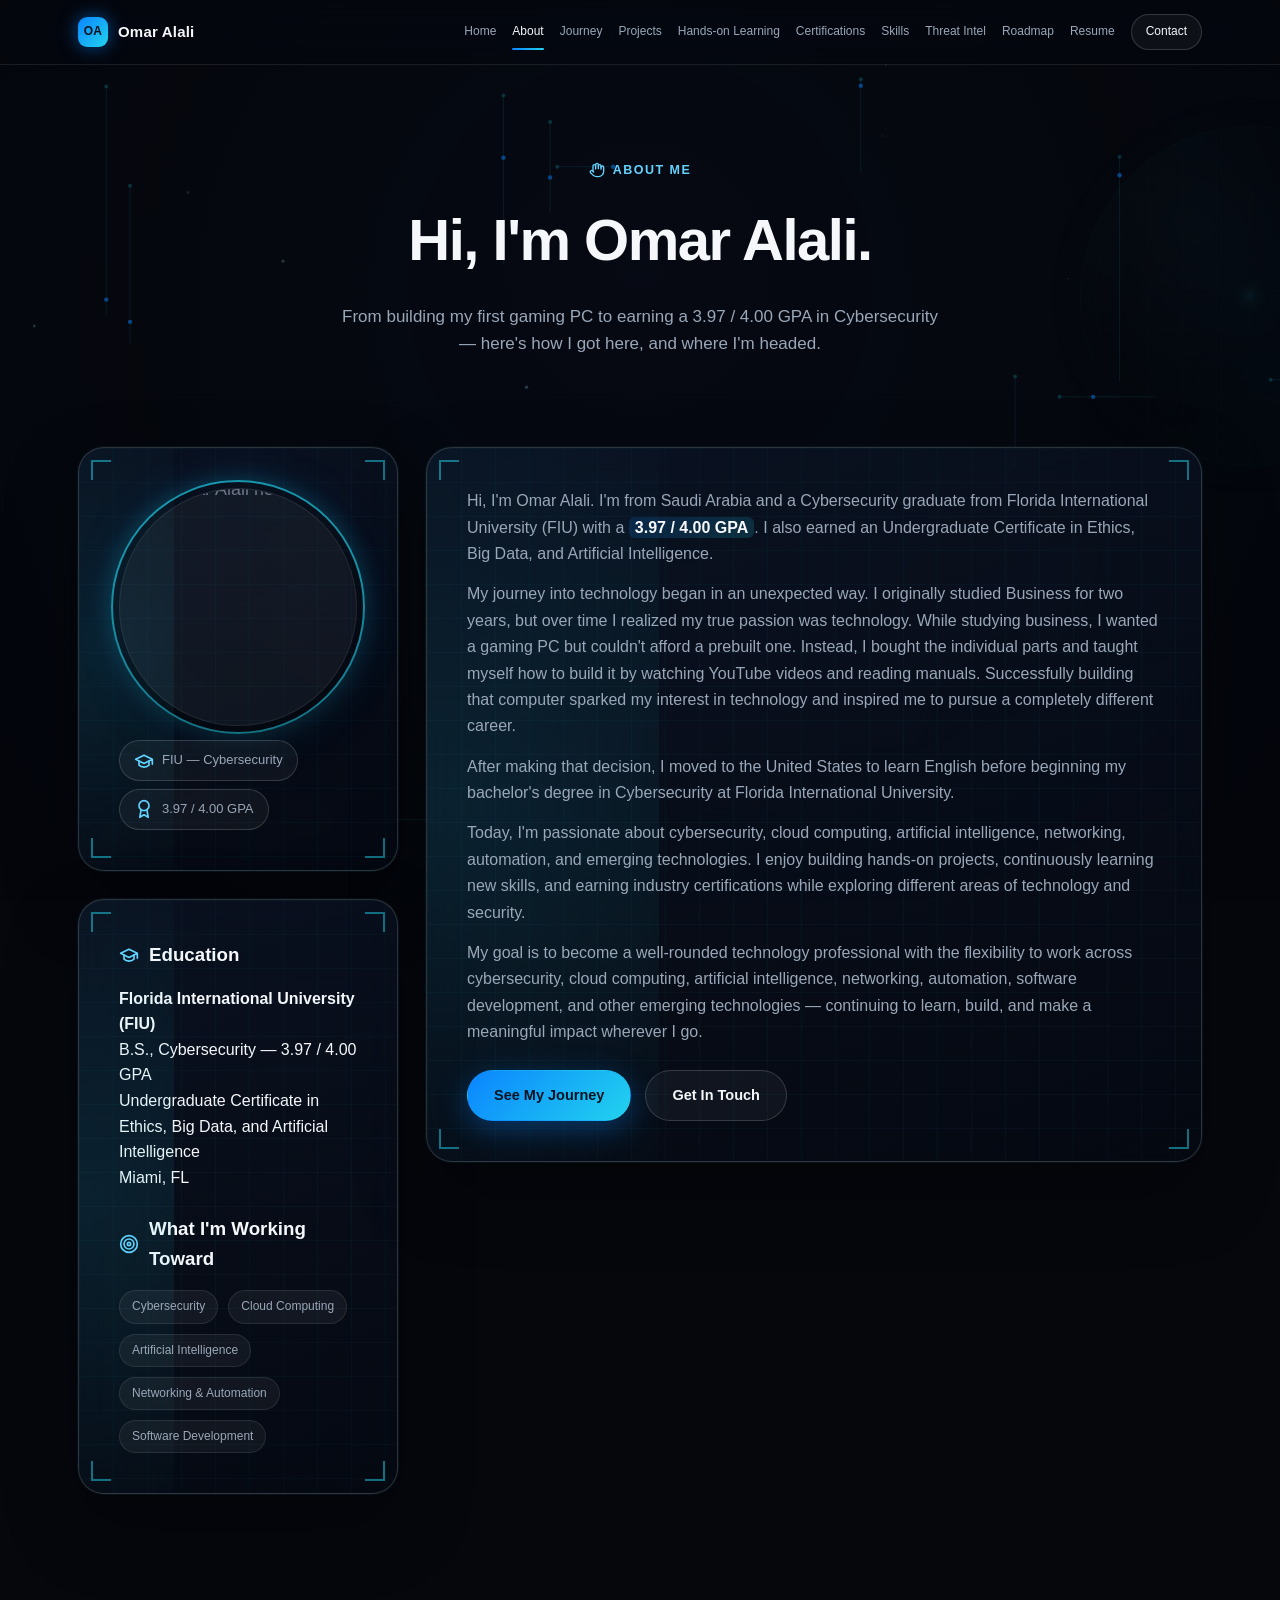
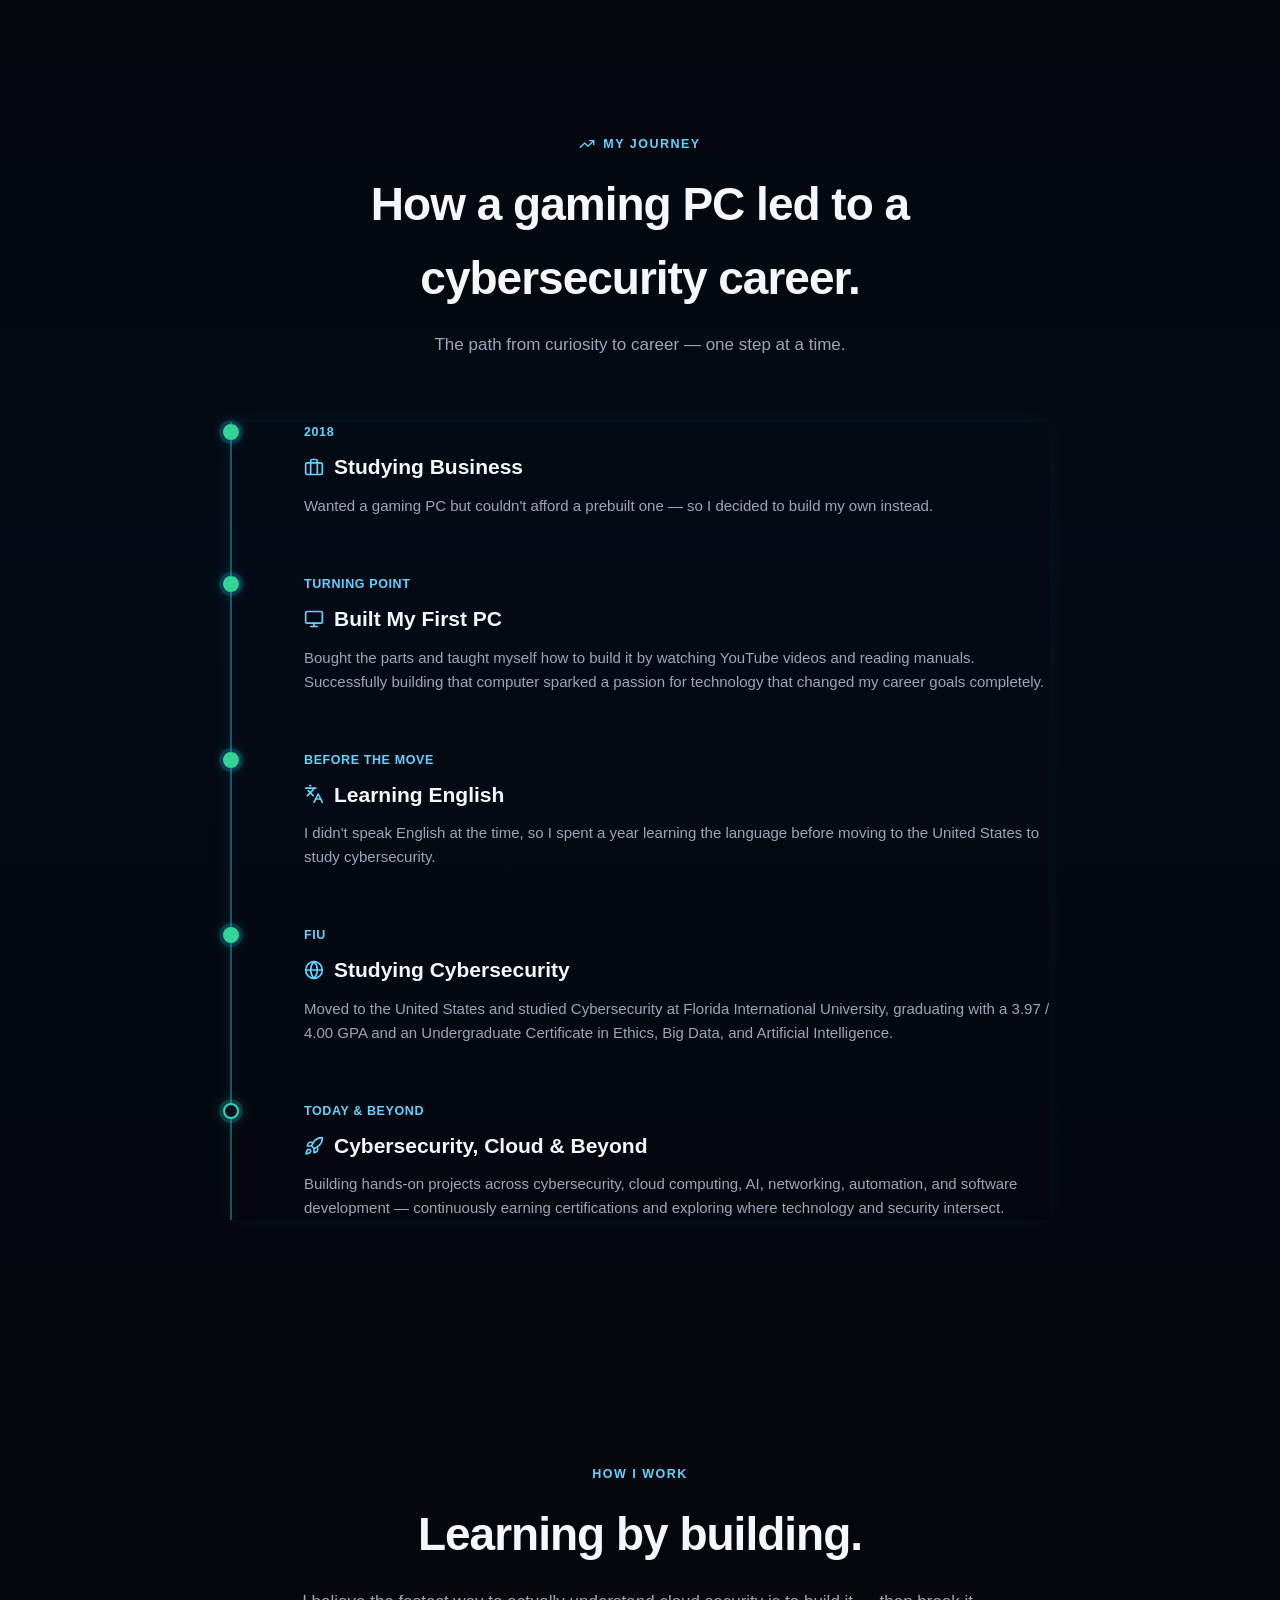
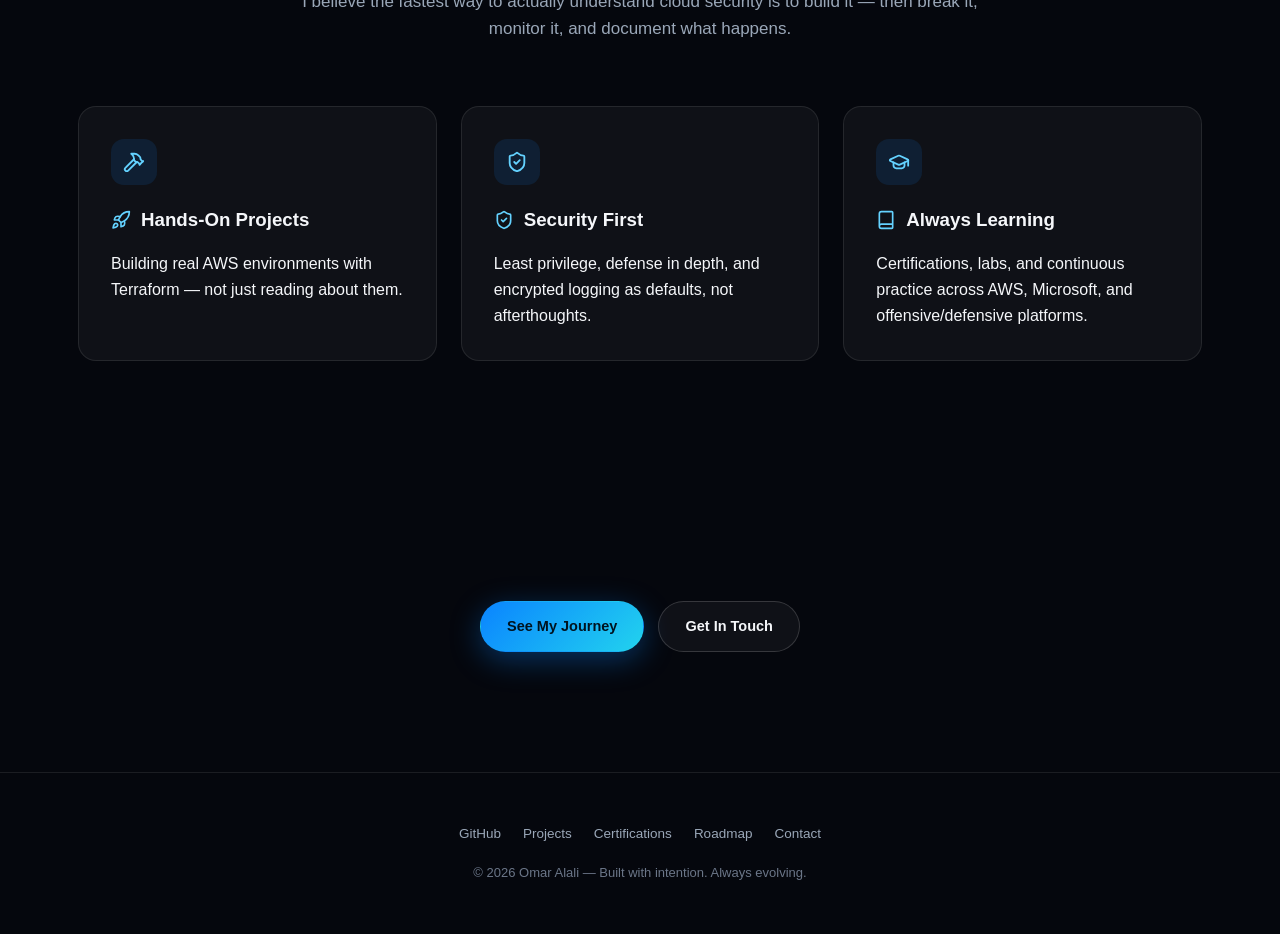
==== commit 74a22378: "Move Education/skills card under the photo box on About page, matching its column width instead of t" ====
--- a/about.html
+++ b/about.html
@@ -5,7 +5,7 @@
 <meta name="viewport" content="width=device-width, initial-scale=1.0">
 <title>About | Omar Alali</title>
 <meta name="description" content="About Omar Alali &mdash; Cybersecurity graduate from FIU passionate about cloud, AI, and emerging technology.">
-<link rel="stylesheet" href="css/style.css?v=26">
+<link rel="stylesheet" href="css/style.css?v=27">
 </head>
 <body>
 <div id="loader" class="loader" role="status" aria-label="Loading">
@@ -63,6 +63,7 @@
 <section class="section" style="padding-top:20px;">
 <div class="container">
 <div class="about-grid reveal">
+<div class="about-left-stack">
 <div class="cyber-panel about-card">
 <span class="corner corner-tl"></span><span class="corner corner-tr"></span><span class="corner corner-bl"></span><span class="corner corner-br"></span>
 <div class="photo-ring">
@@ -75,7 +76,20 @@
 <div class="info-chip"><span class="flag"><span class="about-ico"><svg width="20" height="20" viewBox="0 0 24 24" fill="none" stroke="currentColor" stroke-width="2" stroke-linecap="round" stroke-linejoin="round" aria-hidden="true"><circle cx="12" cy="8" r="6"/><path d="M15.477 12.89 17 22l-5-3-5 3 1.523-9.11"/></svg></span></span>3.97 / 4.00 GPA</div>
 </div>
 </div>
-<div class="about-right-stack">
+<div class="cyber-panel about-card">
+<span class="corner corner-tl"></span><span class="corner corner-tr"></span><span class="corner corner-bl"></span><span class="corner corner-br"></span>
+<h3 class="heading-ico"><span class="about-ico"><svg width="20" height="20" viewBox="0 0 24 24" fill="none" stroke="currentColor" stroke-width="2" stroke-linecap="round" stroke-linejoin="round" aria-hidden="true"><path d="M22 10v6M2 10l10-5 10 5-10 5z"/><path d="M6 12v5c3 3 9 3 12 0v-5"/></svg></span>Education</h3>
+<p class="mt-16"><strong>Florida International University (FIU)</strong><br>B.S., Cybersecurity &mdash; 3.97 / 4.00 GPA<br>Undergraduate Certificate in Ethics, Big Data, and Artificial Intelligence<br>Miami, FL</p>
+<h3 class="mt-24 heading-ico"><span class="about-ico"><svg width="20" height="20" viewBox="0 0 24 24" fill="none" stroke="currentColor" stroke-width="2" stroke-linecap="round" stroke-linejoin="round" aria-hidden="true"><circle cx="12" cy="12" r="10"/><circle cx="12" cy="12" r="6"/><circle cx="12" cy="12" r="2"/></svg></span>What I'm Working Toward</h3>
+<div class="skill-tags mt-16">
+<span class="tag">Cybersecurity</span>
+<span class="tag">Cloud Computing</span>
+<span class="tag">Artificial Intelligence</span>
+<span class="tag">Networking &amp; Automation</span>
+<span class="tag">Software Development</span>
+</div>
+</div>
+</div>
 <div class="cyber-panel about-card">
 <span class="corner corner-tl"></span><span class="corner corner-tr"></span><span class="corner corner-bl"></span><span class="corner corner-br"></span>
 <div class="story">
@@ -90,20 +104,6 @@
 </div>
 </div>
 </div>
-<div class="cyber-panel about-card">
-<span class="corner corner-tl"></span><span class="corner corner-tr"></span><span class="corner corner-bl"></span><span class="corner corner-br"></span>
-<h3 class="heading-ico"><span class="about-ico"><svg width="20" height="20" viewBox="0 0 24 24" fill="none" stroke="currentColor" stroke-width="2" stroke-linecap="round" stroke-linejoin="round" aria-hidden="true"><path d="M22 10v6M2 10l10-5 10 5-10 5z"/><path d="M6 12v5c3 3 9 3 12 0v-5"/></svg></span>Education</h3>
-<p class="mt-16"><strong>Florida International University (FIU)</strong><br>B.S., Cybersecurity &mdash; 3.97 / 4.00 GPA<br>Undergraduate Certificate in Ethics, Big Data, and Artificial Intelligence<br>Miami, FL</p>
-<h3 class="mt-24 heading-ico"><span class="about-ico"><svg width="20" height="20" viewBox="0 0 24 24" fill="none" stroke="currentColor" stroke-width="2" stroke-linecap="round" stroke-linejoin="round" aria-hidden="true"><circle cx="12" cy="12" r="10"/><circle cx="12" cy="12" r="6"/><circle cx="12" cy="12" r="2"/></svg></span>What I'm Working Toward</h3>
-<div class="skill-tags mt-16">
-<span class="tag">Cybersecurity</span>
-<span class="tag">Cloud Computing</span>
-<span class="tag">Artificial Intelligence</span>
-<span class="tag">Networking &amp; Automation</span>
-<span class="tag">Software Development</span>
-</div>
-</div>
-</div>
 </div>
 </div>
 </section>
--- a/css/style.css
+++ b/css/style.css
@@ -1665,7 +1665,7 @@
 /* Balance the two columns and tighten spacing on the About page */
 .about-grid { grid-template-columns: 320px 1fr; gap: 28px; align-items: start; }
 .about-grid > div:last-child { align-self: start; }
-.about-right-stack { display: flex; flex-direction: column; gap: 28px; }
+.about-left-stack { display: flex; flex-direction: column; gap: 28px; }
 /* Photo -> chips */
 .about-grid .chip-row { margin-top: 14px; gap: 8px; }
 .about-grid .info-chip { padding: 9px 14px; font-size: 13px; }
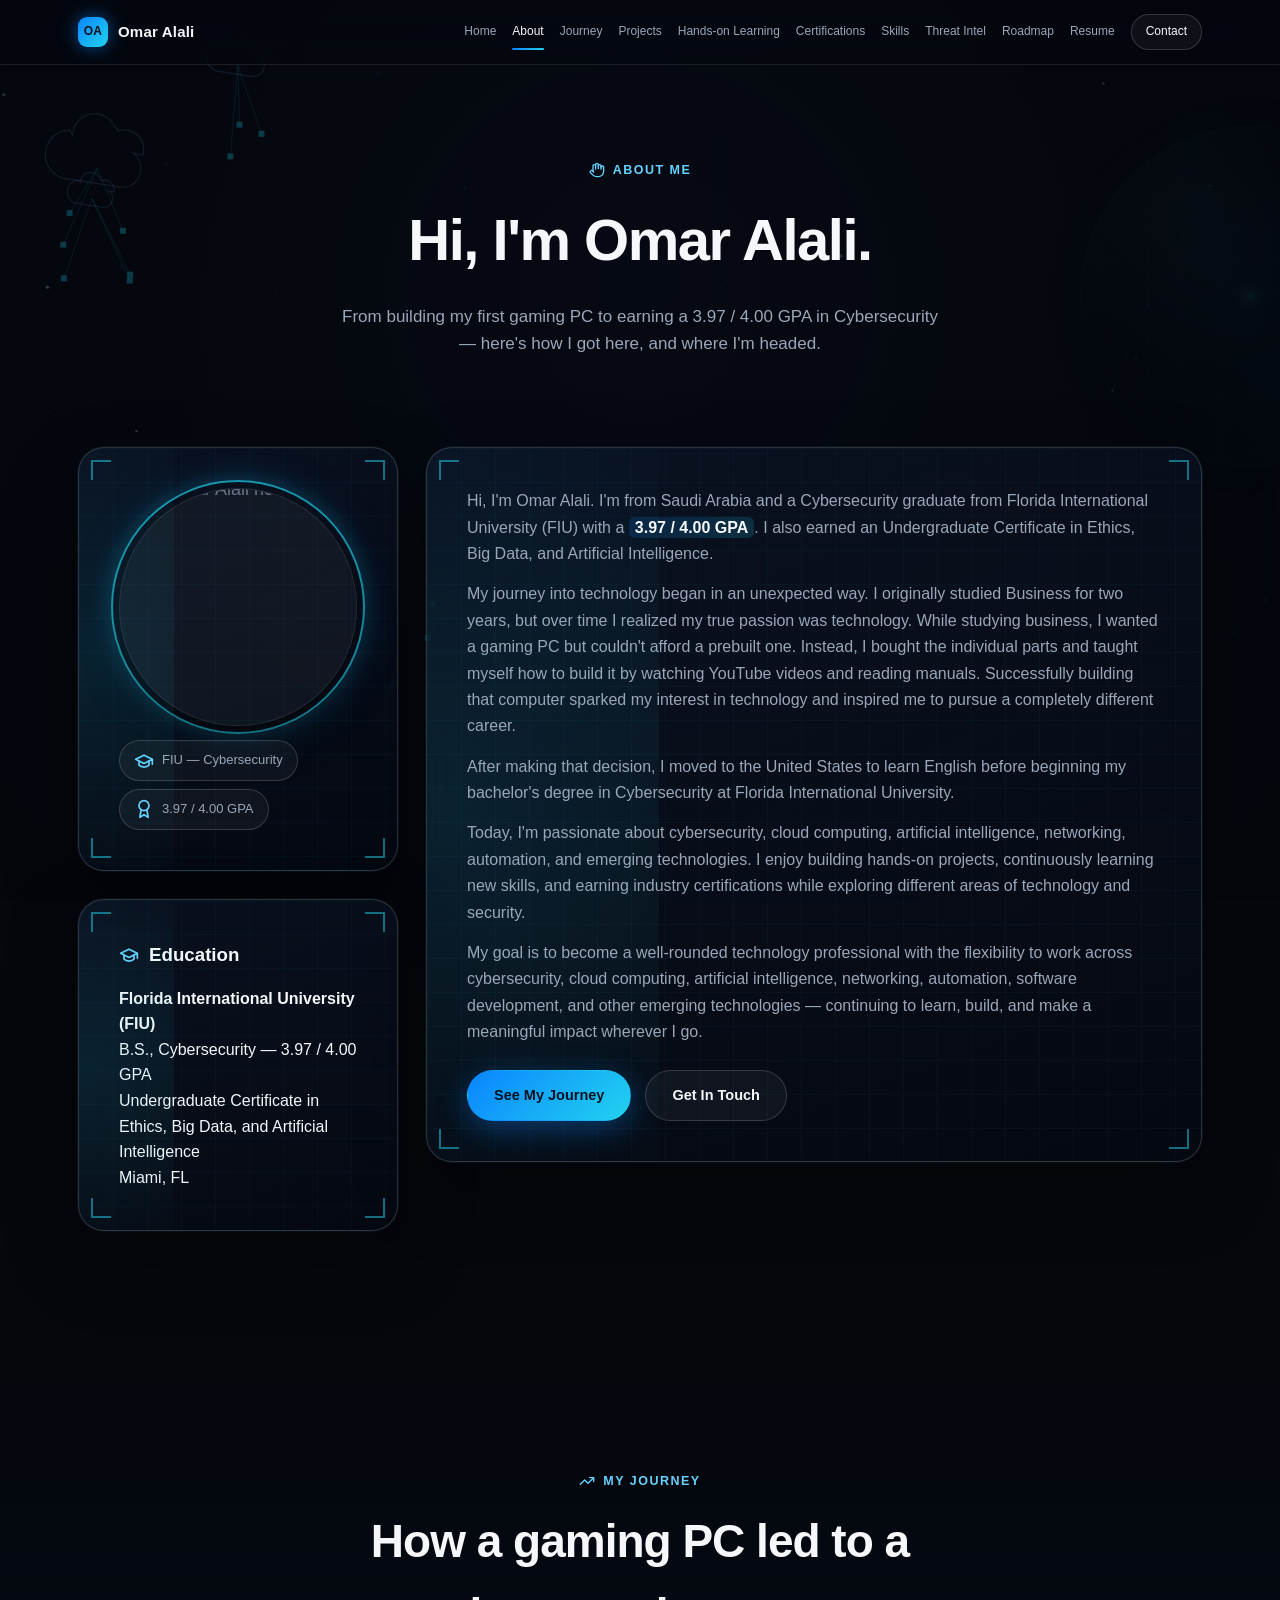
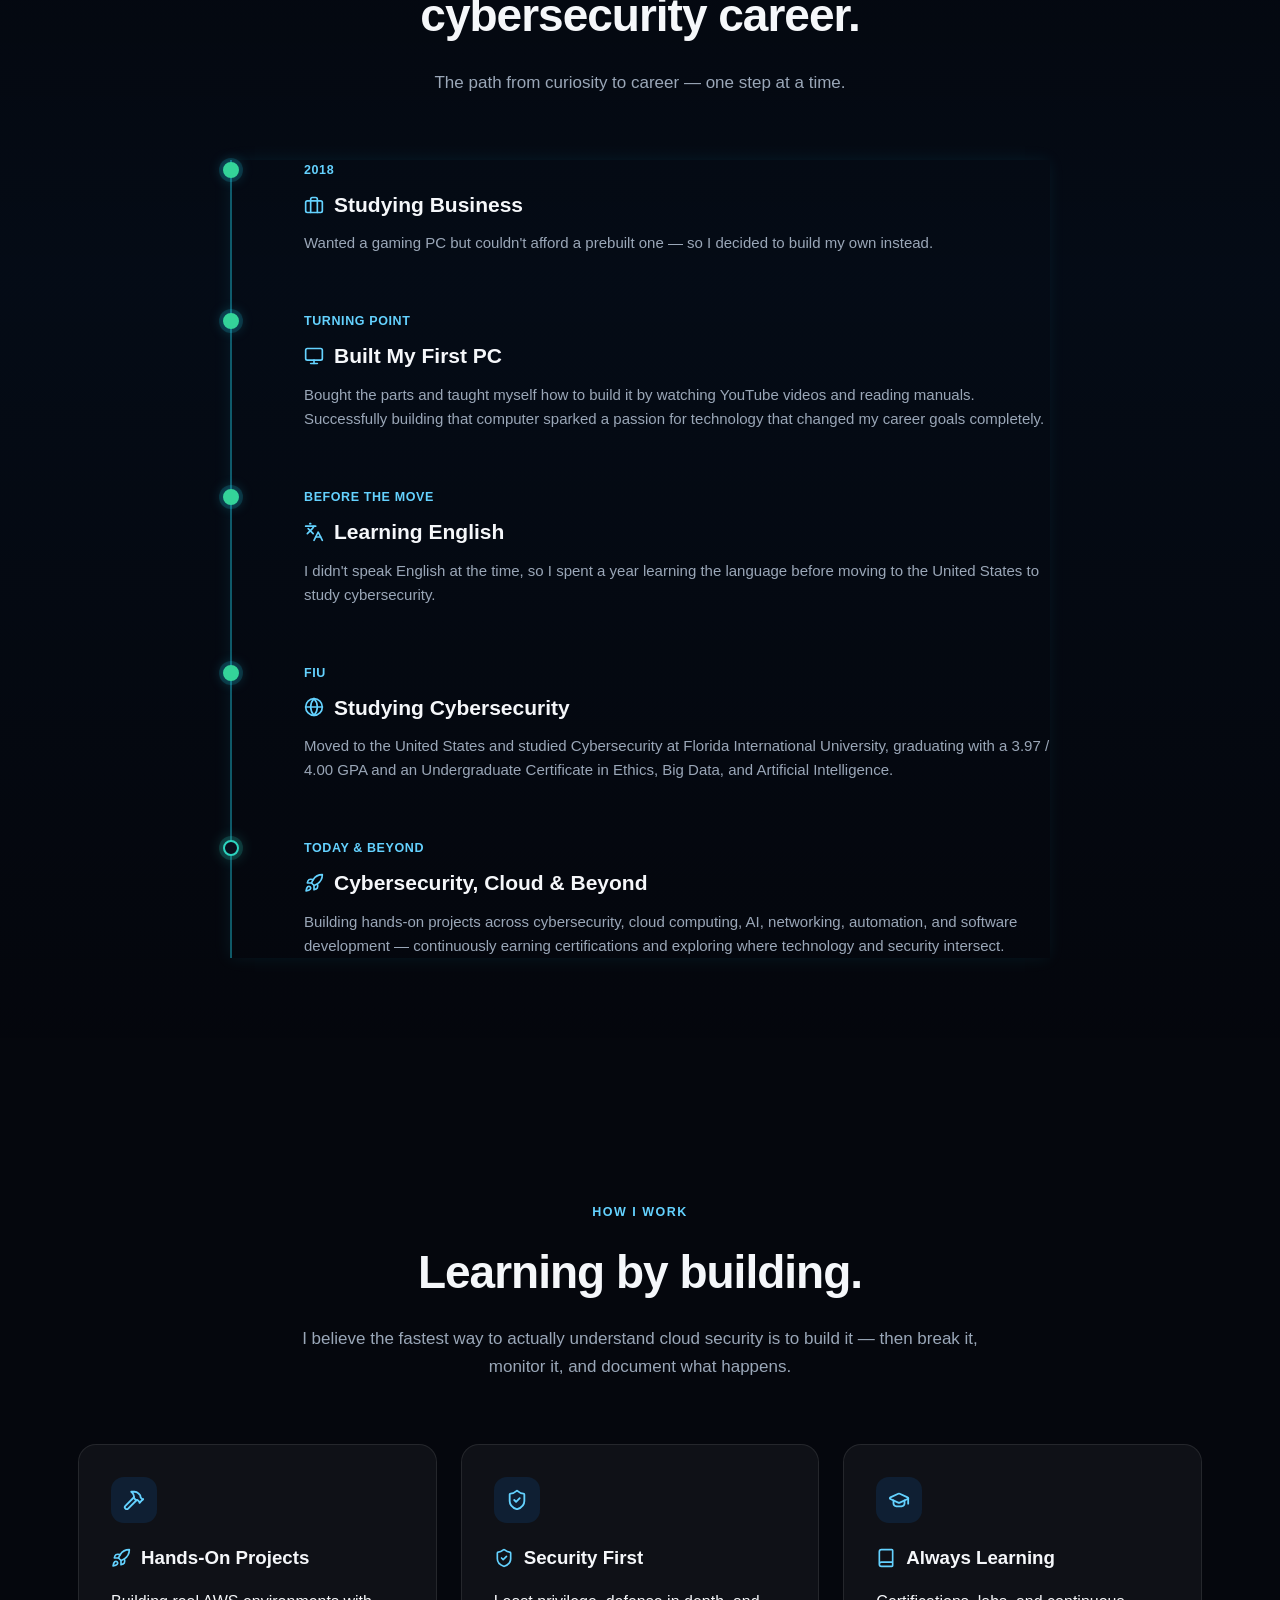
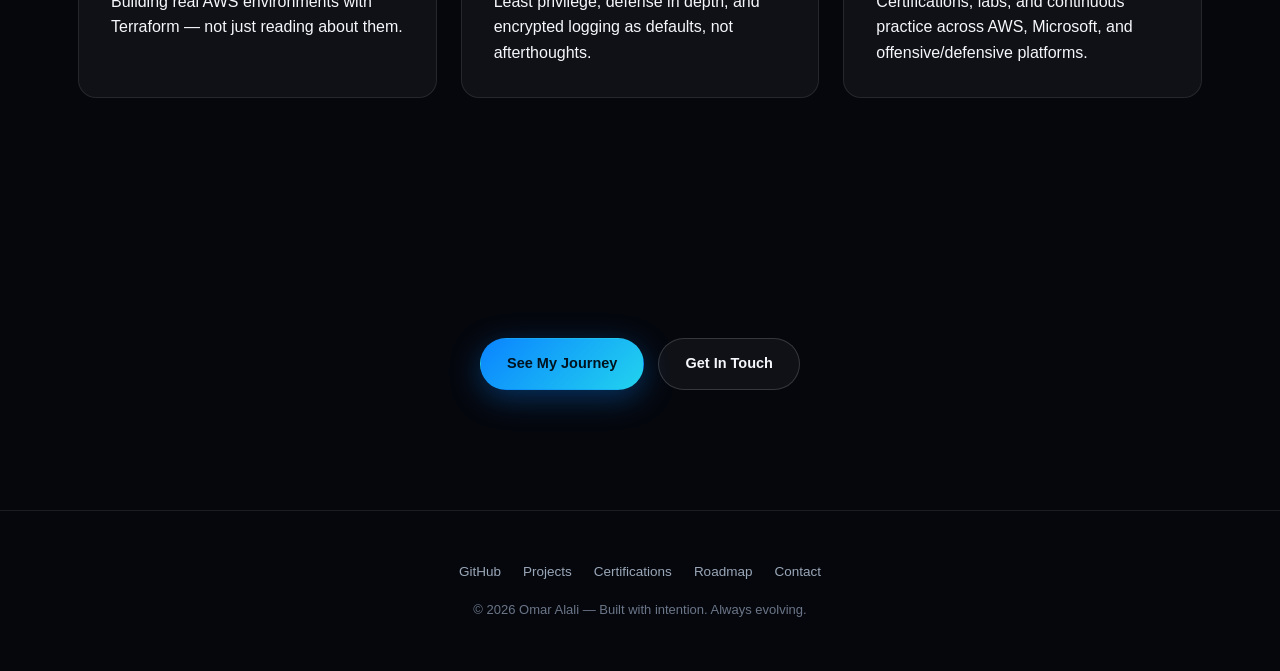
==== commit fb2871b1: "Remove What I'm Working Toward tags from Education box on About page" ====
--- a/about.html
+++ b/about.html
@@ -80,14 +80,6 @@
 <span class="corner corner-tl"></span><span class="corner corner-tr"></span><span class="corner corner-bl"></span><span class="corner corner-br"></span>
 <h3 class="heading-ico"><span class="about-ico"><svg width="20" height="20" viewBox="0 0 24 24" fill="none" stroke="currentColor" stroke-width="2" stroke-linecap="round" stroke-linejoin="round" aria-hidden="true"><path d="M22 10v6M2 10l10-5 10 5-10 5z"/><path d="M6 12v5c3 3 9 3 12 0v-5"/></svg></span>Education</h3>
 <p class="mt-16"><strong>Florida International University (FIU)</strong><br>B.S., Cybersecurity &mdash; 3.97 / 4.00 GPA<br>Undergraduate Certificate in Ethics, Big Data, and Artificial Intelligence<br>Miami, FL</p>
-<h3 class="mt-24 heading-ico"><span class="about-ico"><svg width="20" height="20" viewBox="0 0 24 24" fill="none" stroke="currentColor" stroke-width="2" stroke-linecap="round" stroke-linejoin="round" aria-hidden="true"><circle cx="12" cy="12" r="10"/><circle cx="12" cy="12" r="6"/><circle cx="12" cy="12" r="2"/></svg></span>What I'm Working Toward</h3>
-<div class="skill-tags mt-16">
-<span class="tag">Cybersecurity</span>
-<span class="tag">Cloud Computing</span>
-<span class="tag">Artificial Intelligence</span>
-<span class="tag">Networking &amp; Automation</span>
-<span class="tag">Software Development</span>
-</div>
 </div>
 </div>
 <div class="cyber-panel about-card">
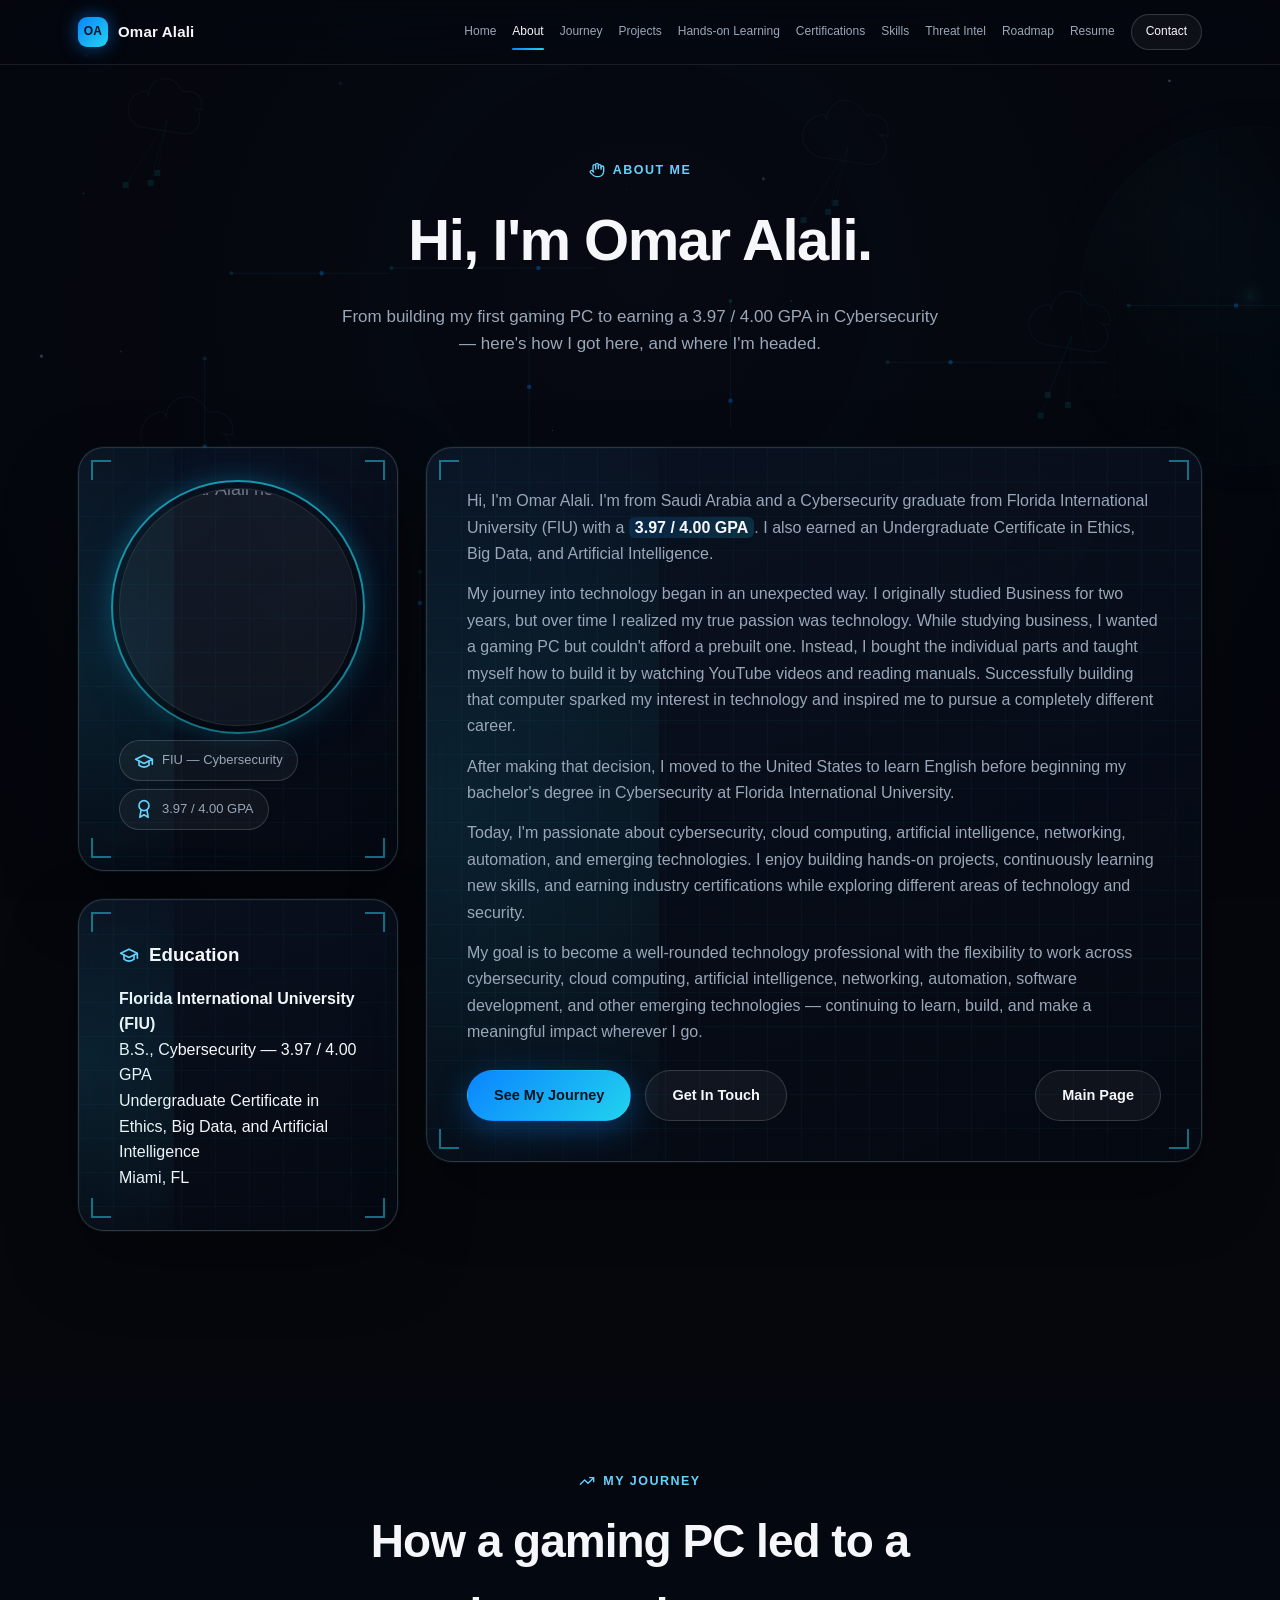
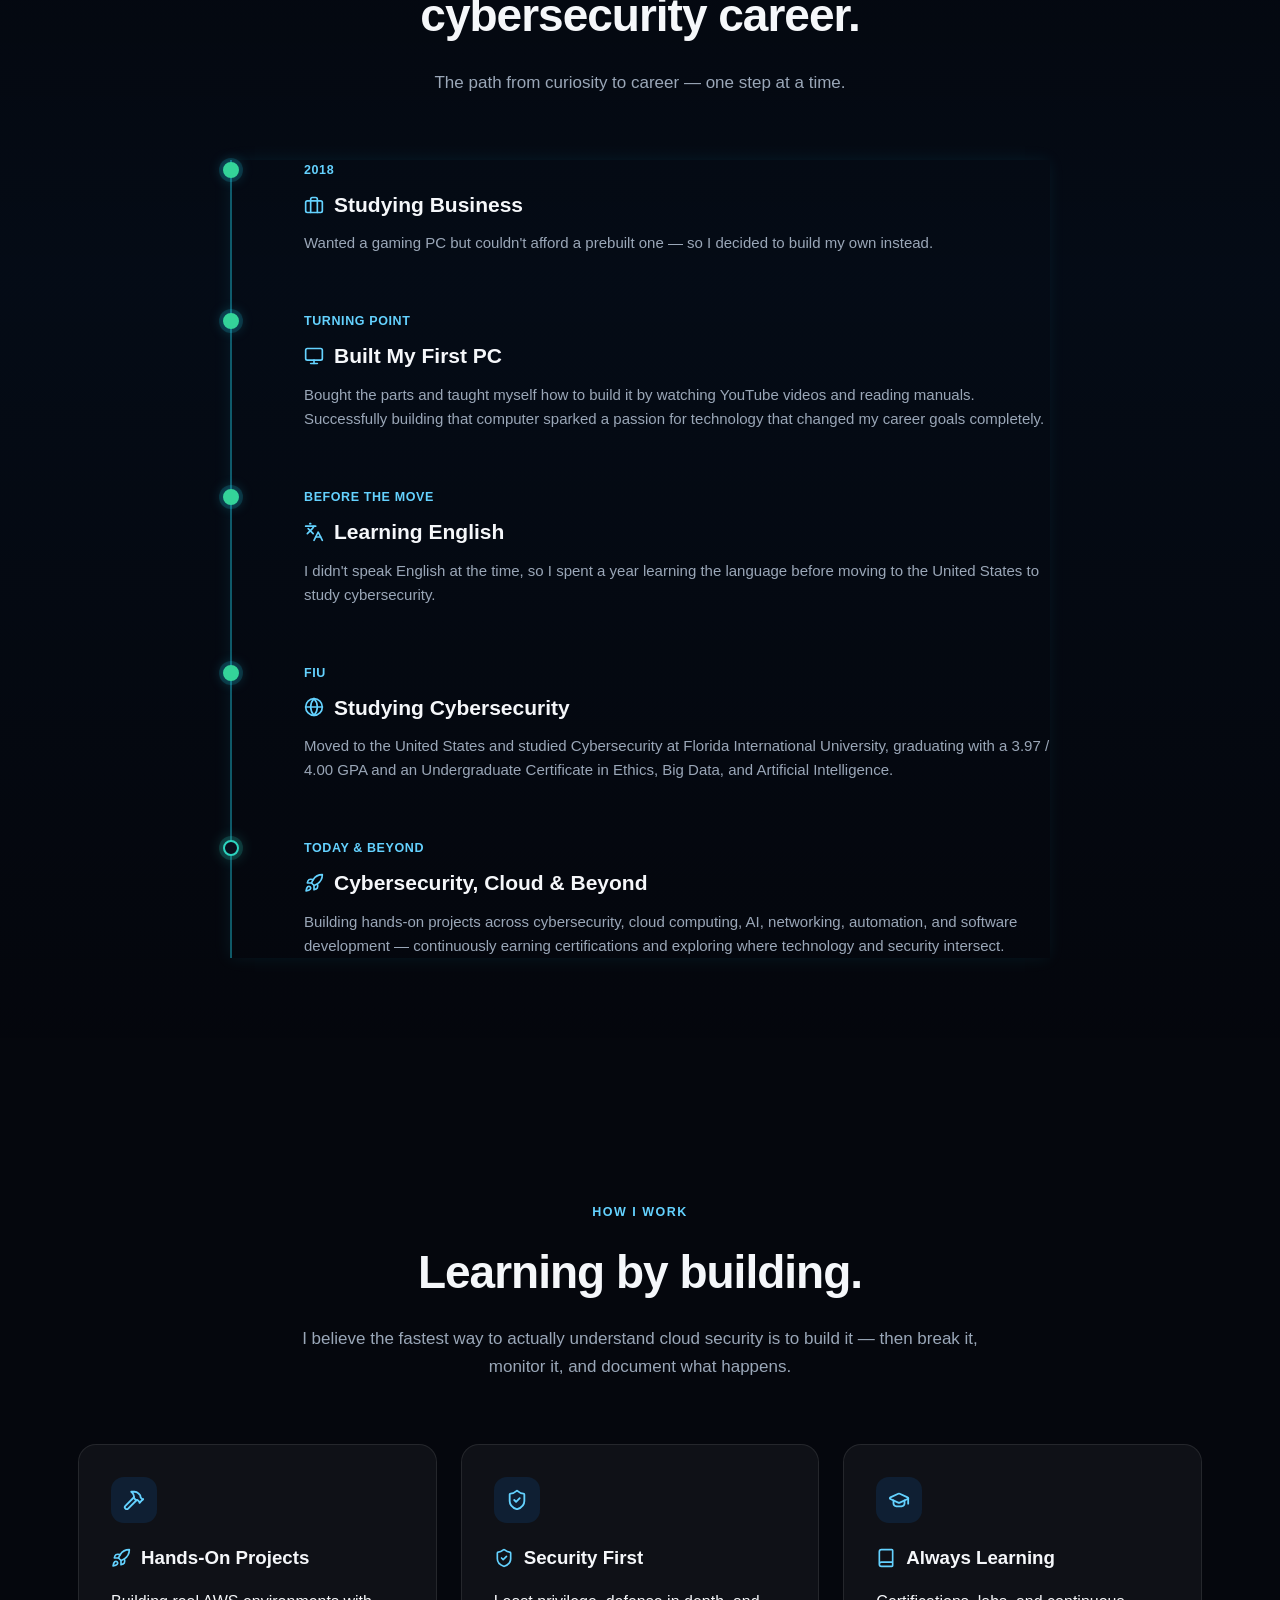
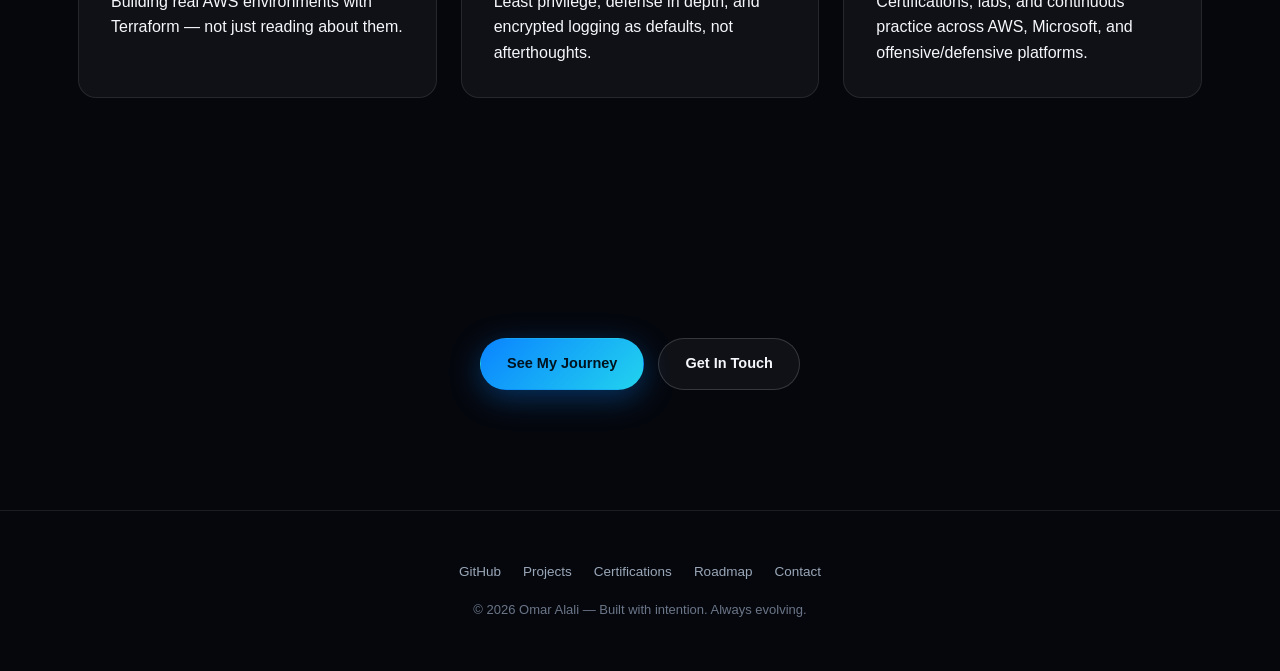
==== commit 5cd713f4: "Add Main Page button to bottom-right of the bio box on About page" ====
--- a/about.html
+++ b/about.html
@@ -93,6 +93,7 @@
 <div class="btn-row mt-24">
 <a class="btn btn-primary" href="journey.html">See My Journey</a>
 <a class="btn btn-secondary" href="contact.html">Get In Touch</a>
+<a class="btn btn-secondary" href="index.html" style="margin-left:auto;">Main Page</a>
 </div>
 </div>
 </div>
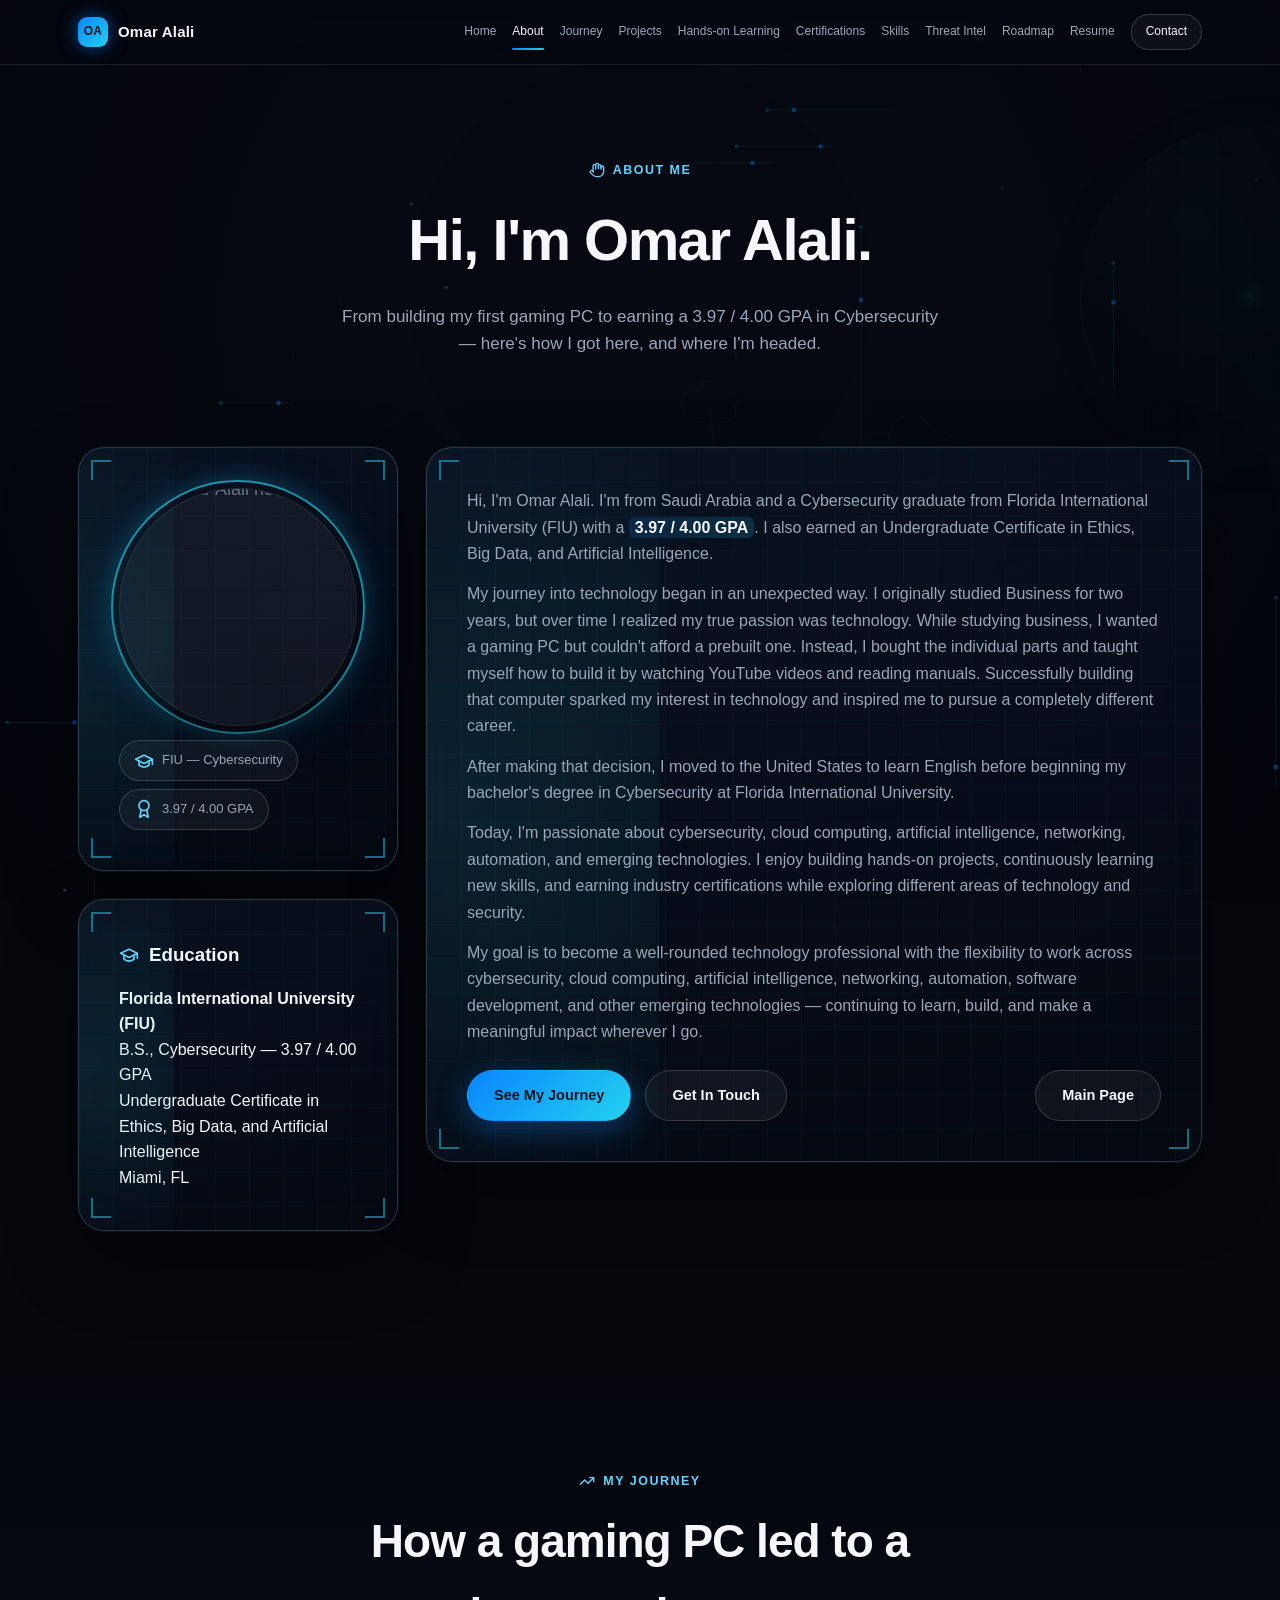
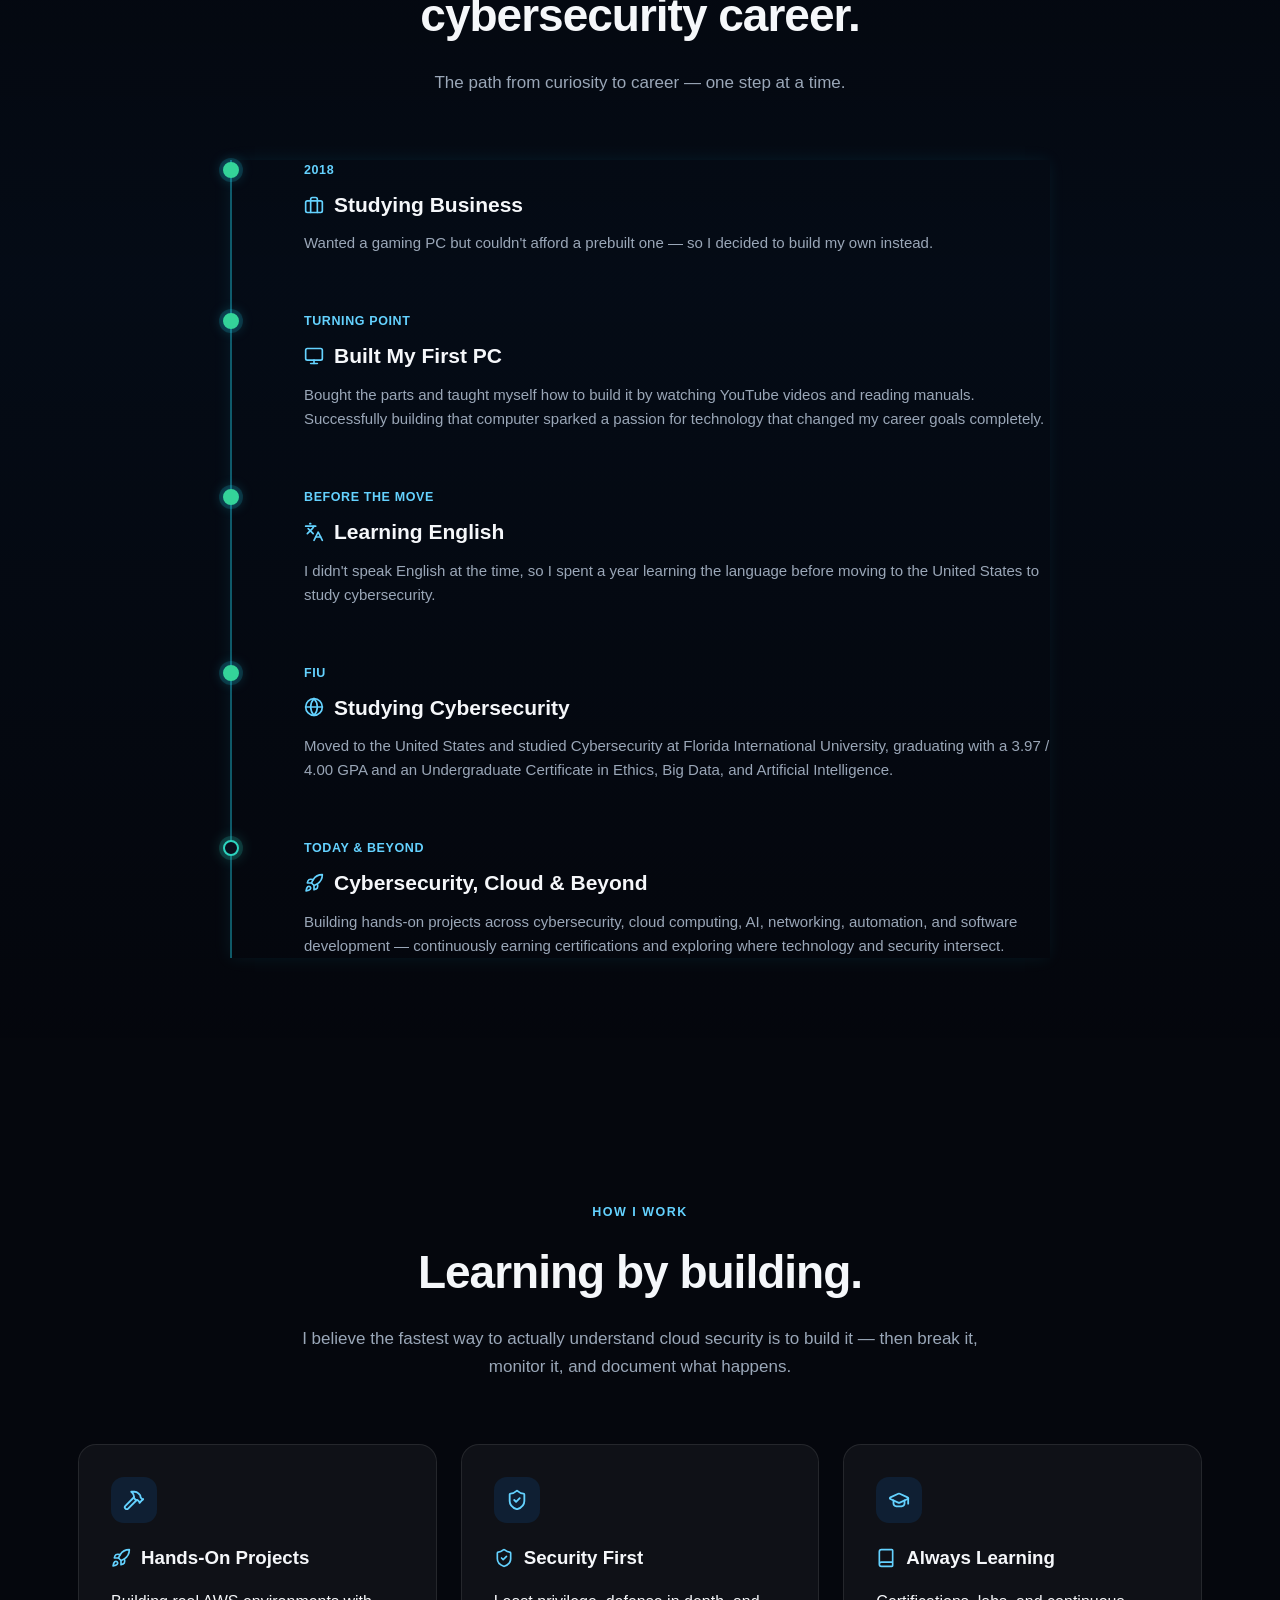
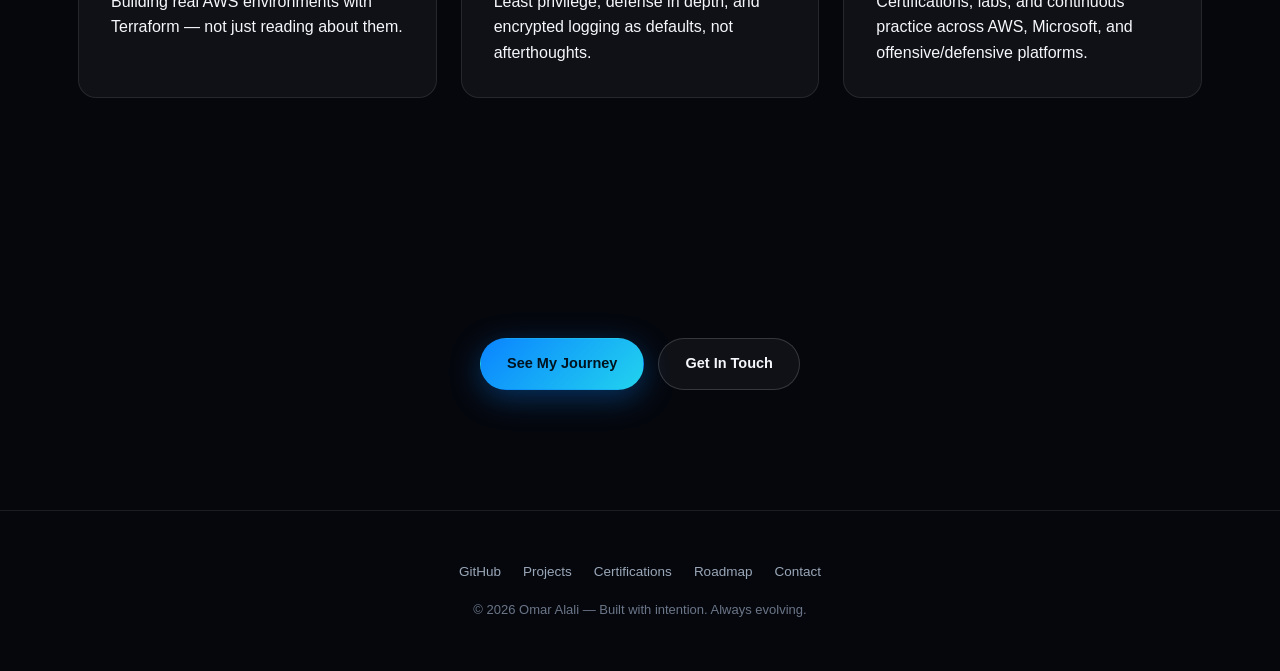
==== commit e1a91ddc: "Stretch homepage About Me photo box to match the height of the bio box, vertically centering its con" ====
--- a/about.html
+++ b/about.html
@@ -5,7 +5,7 @@
 <meta name="viewport" content="width=device-width, initial-scale=1.0">
 <title>About | Omar Alali</title>
 <meta name="description" content="About Omar Alali &mdash; Cybersecurity graduate from FIU passionate about cloud, AI, and emerging technology.">
-<link rel="stylesheet" href="css/style.css?v=27">
+<link rel="stylesheet" href="css/style.css?v=28">
 </head>
 <body>
 <div id="loader" class="loader" role="status" aria-label="Loading">
--- a/css/style.css
+++ b/css/style.css
@@ -1465,7 +1465,7 @@
   letter-spacing: 0.01em;
   margin: 0;
 }
-.about-grid.glass-card { grid-template-columns: 320px 1fr; gap: 32px; align-items: start; }
+.about-grid.glass-card { grid-template-columns: 320px 1fr; gap: 32px; align-items: stretch; }
 .about-card.glass-card {
   padding: 56px;
   border-radius: 30px;
@@ -1475,9 +1475,8 @@
   backdrop-filter: blur(18px) saturate(120%);
   -webkit-backdrop-filter: blur(18px) saturate(120%);
 }
-.about-left { display: flex; flex-direction: column; gap: 28px; }
+.about-left { display: flex; flex-direction: column; justify-content: center; gap: 28px; }
 .about-card .photo-ring { max-width: 292px; margin: 0 auto; }
-.about-card.glass-card .photo-ring { margin-top: 75px; }
 .about-card .photo-frame { max-width: 292px; border: 1px solid rgba(255,255,255,0.08); box-shadow: 0 20px 50px -18px rgba(0,0,0,0.65); }
 .about-card .profile-photo {
   object-fit: cover;
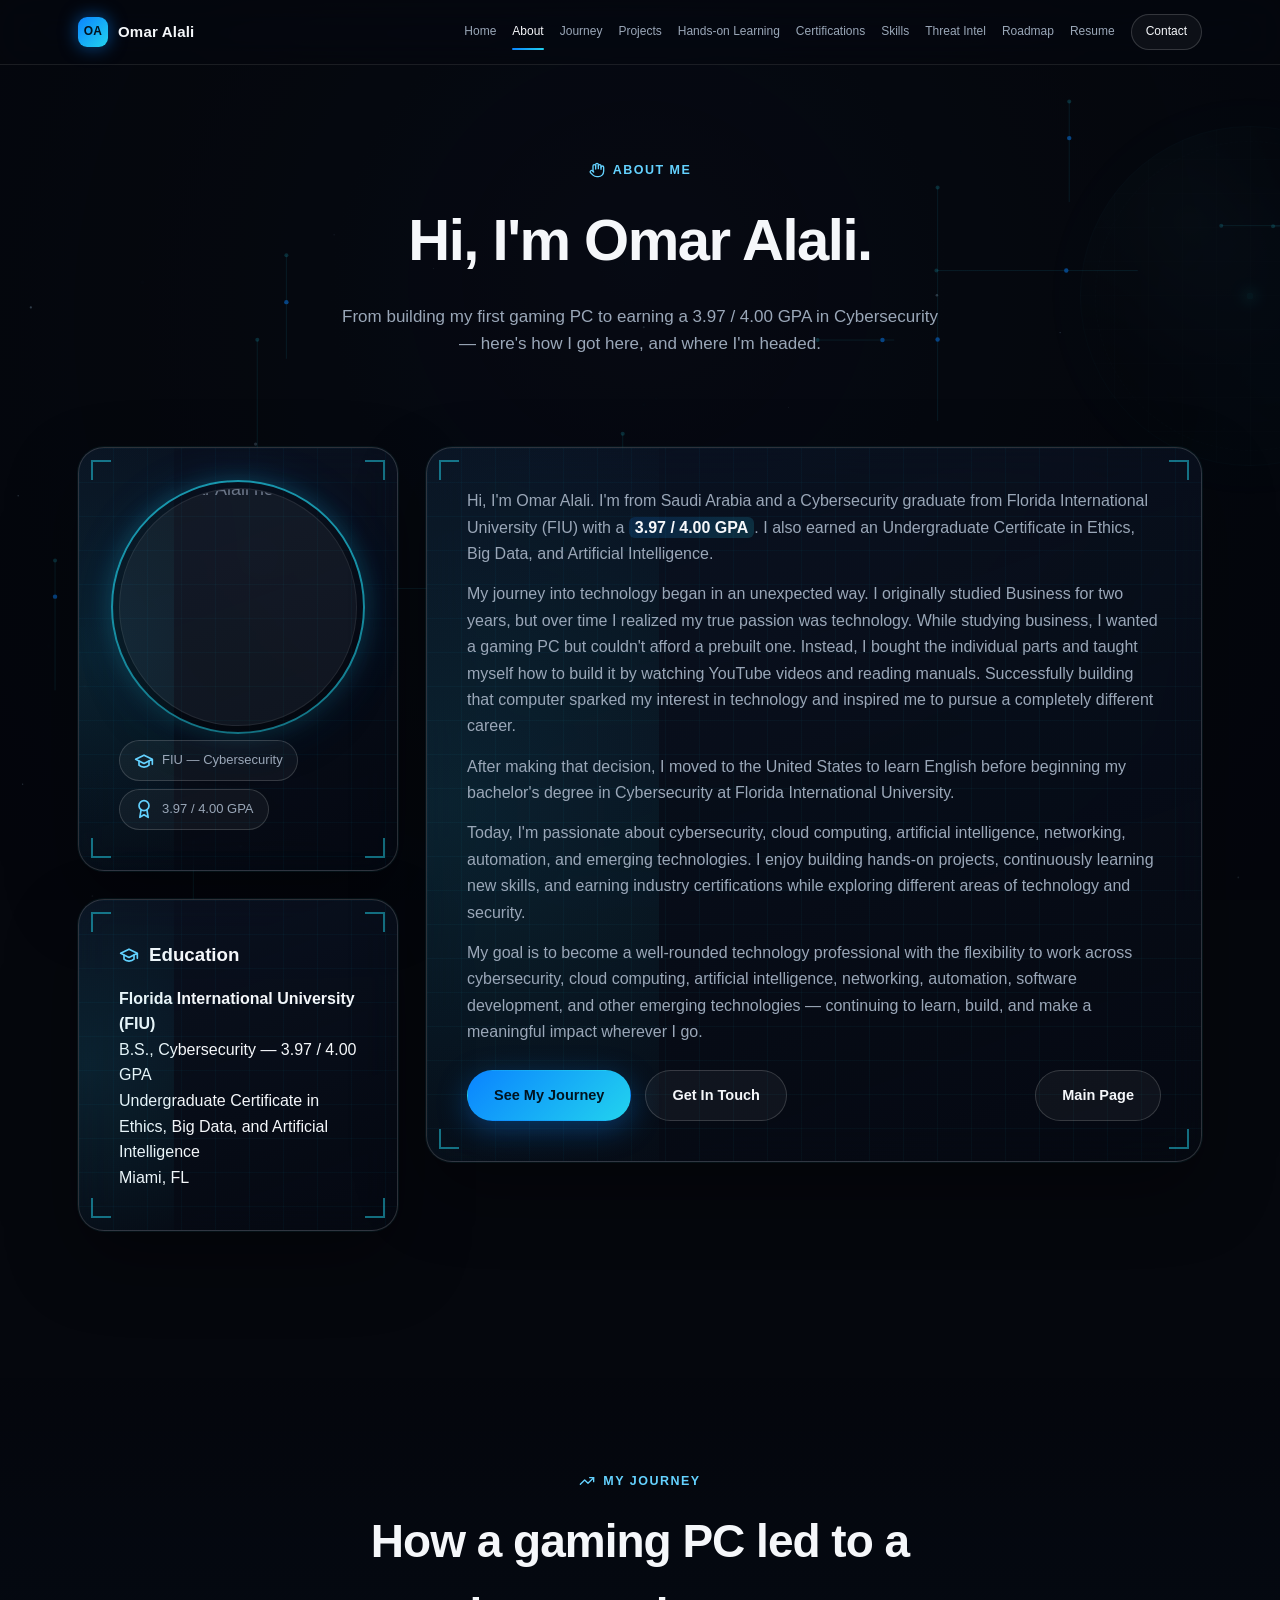
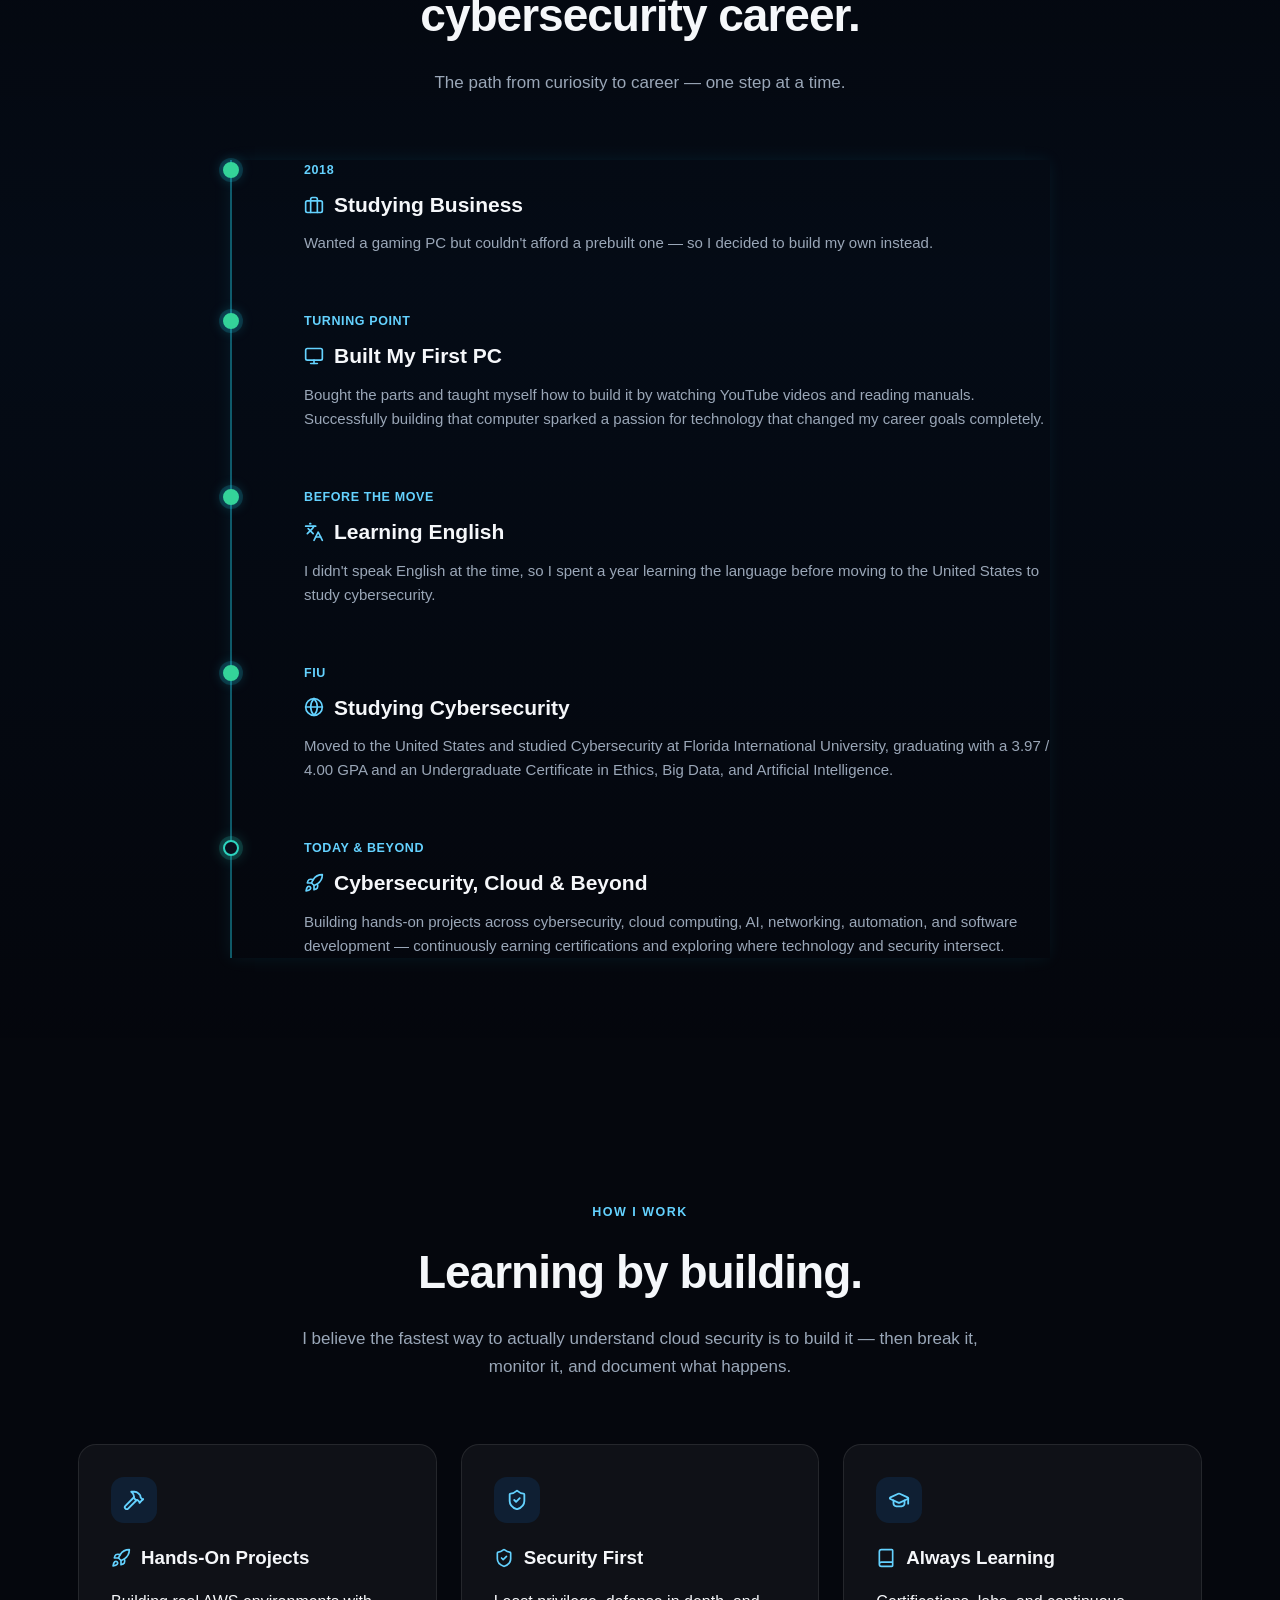
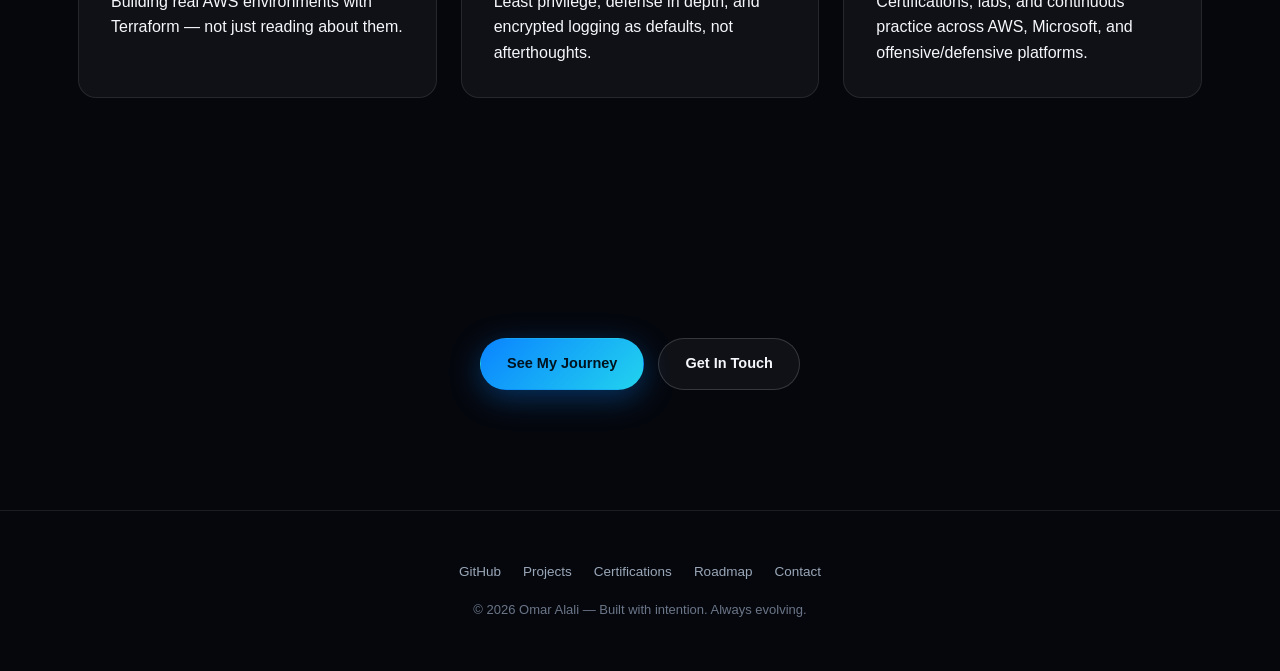
==== commit 36620d7a: "Move homepage photo higher in its box and enlarge it by trimming panel padding" ====
--- a/about.html
+++ b/about.html
@@ -5,7 +5,7 @@
 <meta name="viewport" content="width=device-width, initial-scale=1.0">
 <title>About | Omar Alali</title>
 <meta name="description" content="About Omar Alali &mdash; Cybersecurity graduate from FIU passionate about cloud, AI, and emerging technology.">
-<link rel="stylesheet" href="css/style.css?v=28">
+<link rel="stylesheet" href="css/style.css?v=29">
 </head>
 <body>
 <div id="loader" class="loader" role="status" aria-label="Loading">
--- a/css/style.css
+++ b/css/style.css
@@ -1475,9 +1475,12 @@
   backdrop-filter: blur(18px) saturate(120%);
   -webkit-backdrop-filter: blur(18px) saturate(120%);
 }
-.about-left { display: flex; flex-direction: column; justify-content: center; gap: 28px; }
+.about-left { display: flex; flex-direction: column; justify-content: flex-start; gap: 28px; }
+.about-left.about-card.glass-card { padding: 36px 28px; }
 .about-card .photo-ring { max-width: 292px; margin: 0 auto; }
+.about-left .photo-ring { max-width: 100%; }
 .about-card .photo-frame { max-width: 292px; border: 1px solid rgba(255,255,255,0.08); box-shadow: 0 20px 50px -18px rgba(0,0,0,0.65); }
+.about-left .photo-frame { max-width: 100%; }
 .about-card .profile-photo {
   object-fit: cover;
   object-position: 50% 22%;
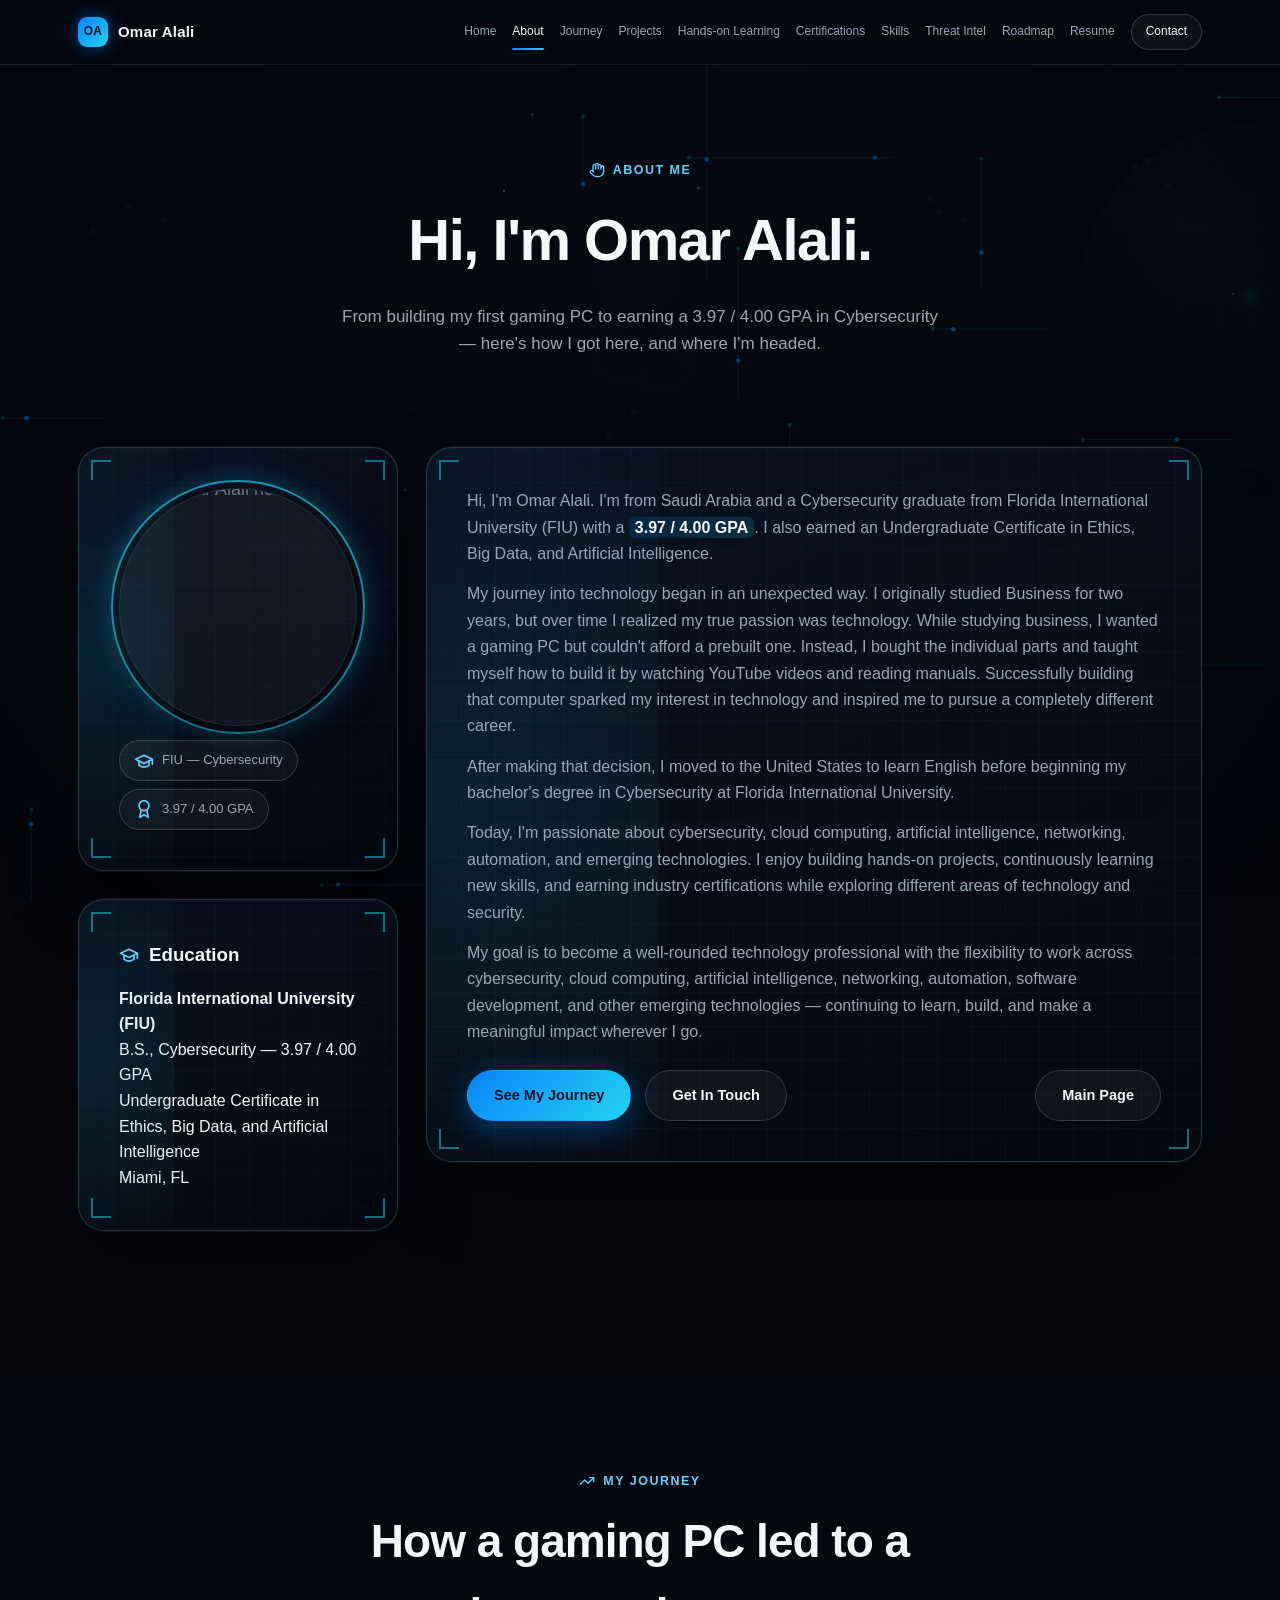
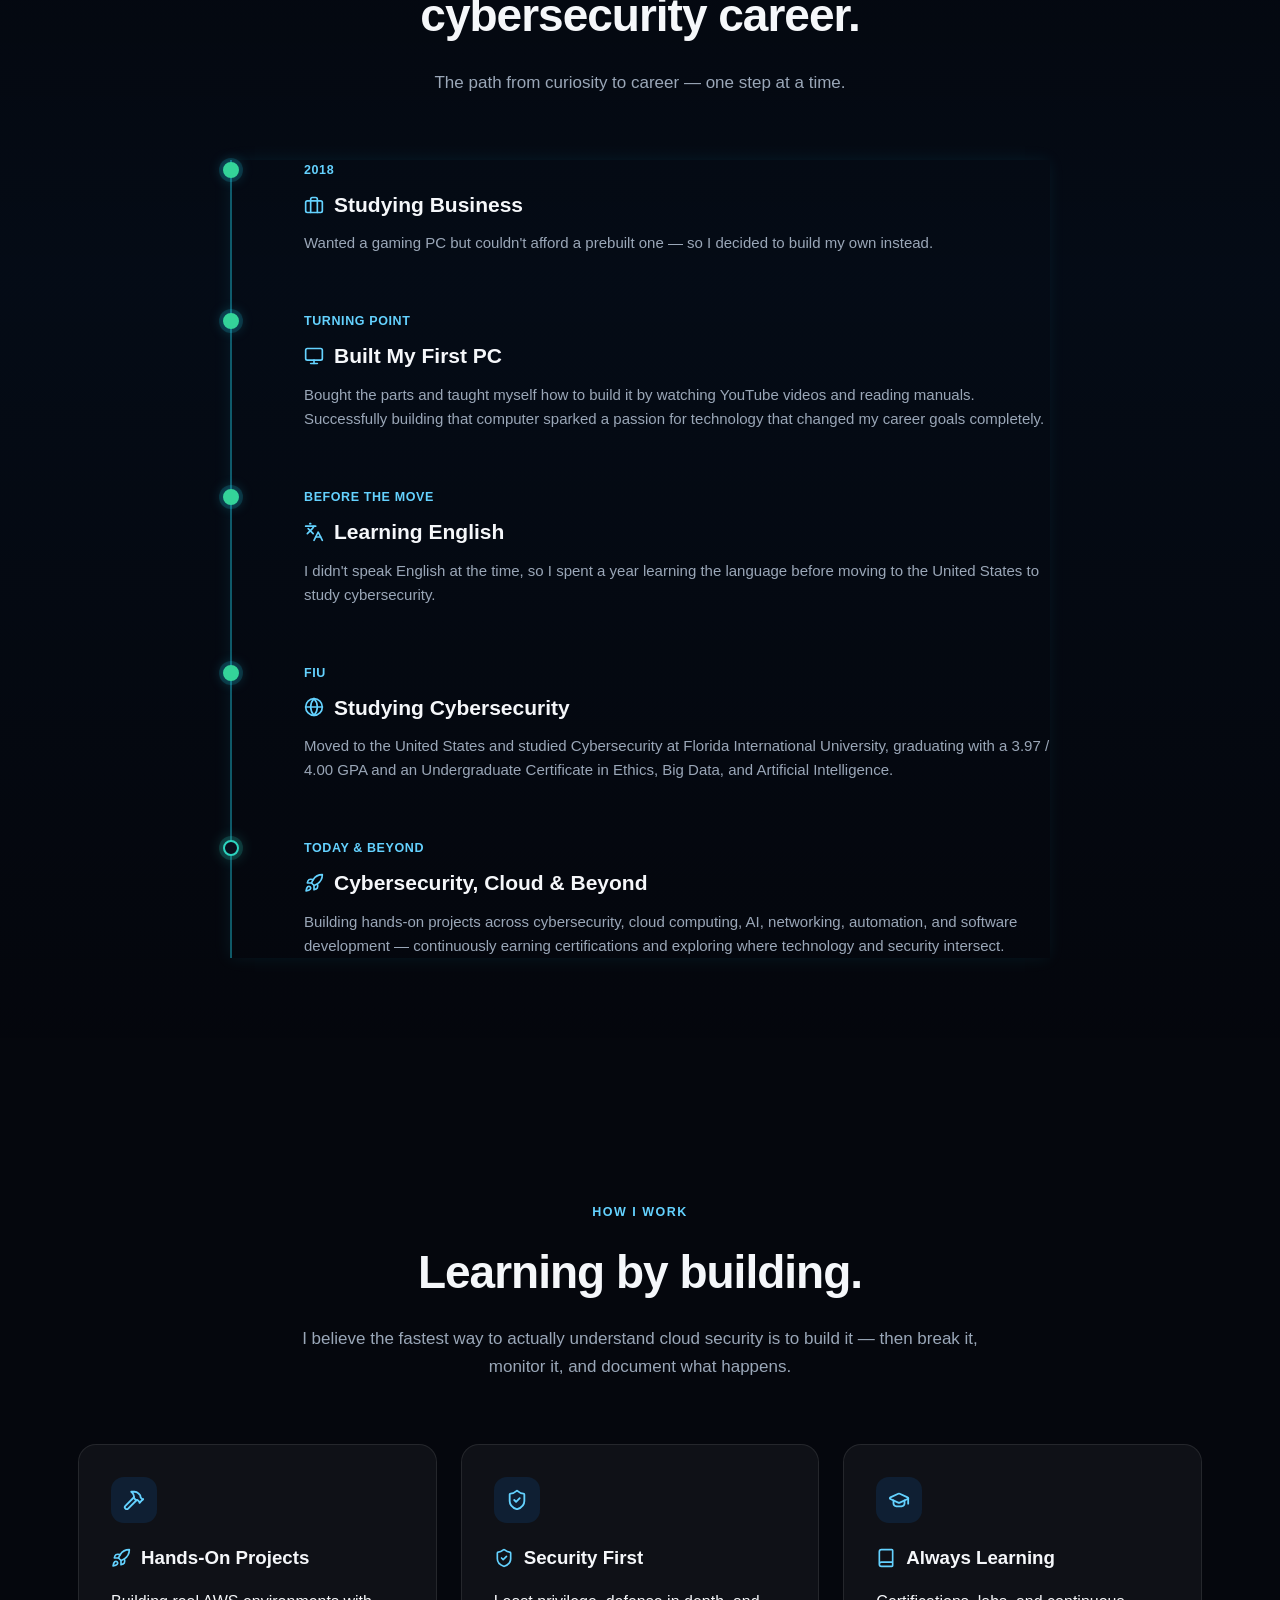
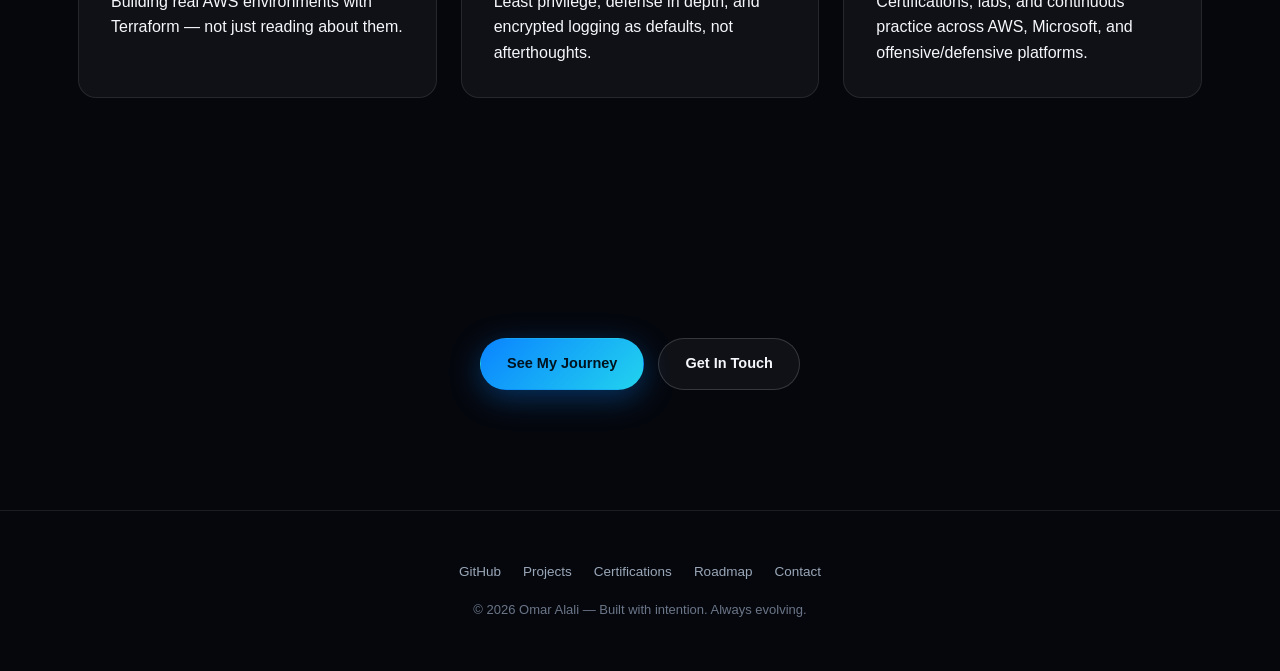
==== commit 773d91e0: "Shift homepage profile photo crop down and right" ====
--- a/about.html
+++ b/about.html
@@ -5,7 +5,7 @@
 <meta name="viewport" content="width=device-width, initial-scale=1.0">
 <title>About | Omar Alali</title>
 <meta name="description" content="About Omar Alali &mdash; Cybersecurity graduate from FIU passionate about cloud, AI, and emerging technology.">
-<link rel="stylesheet" href="css/style.css?v=29">
+<link rel="stylesheet" href="css/style.css?v=30">
 </head>
 <body>
 <div id="loader" class="loader" role="status" aria-label="Loading">
--- a/css/style.css
+++ b/css/style.css
@@ -1487,6 +1487,7 @@
   transform: scale(1.12);
   transition: transform 0.6s var(--ease);
 }
+.about-left .profile-photo { object-position: 58% 34%; }
 .about-card .photo-frame:hover .profile-photo { transform: scale(1.17); }
 .about-card .photo-ring::before { box-shadow: 0 0 22px rgba(34,211,238,0.32), 0 0 52px rgba(10,132,255,0.18); opacity: 0.7; }
 .photo-glow {
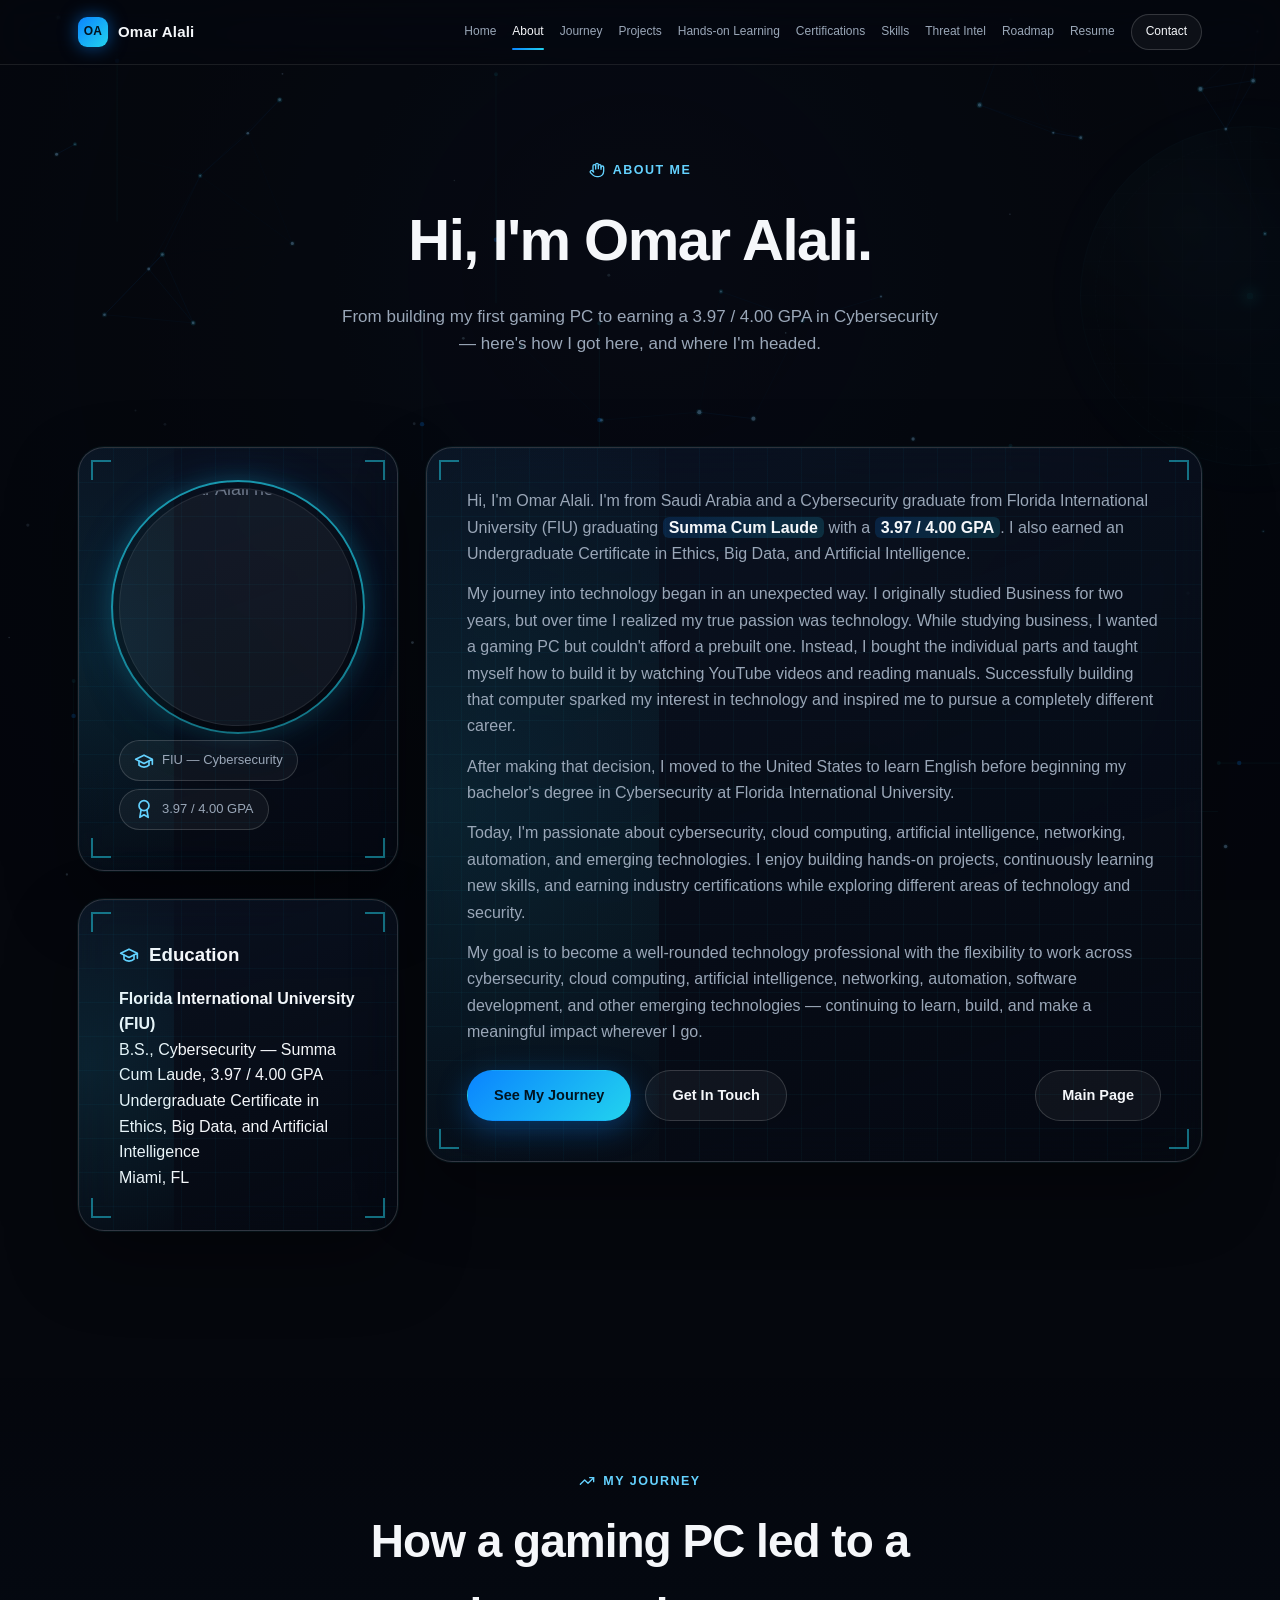
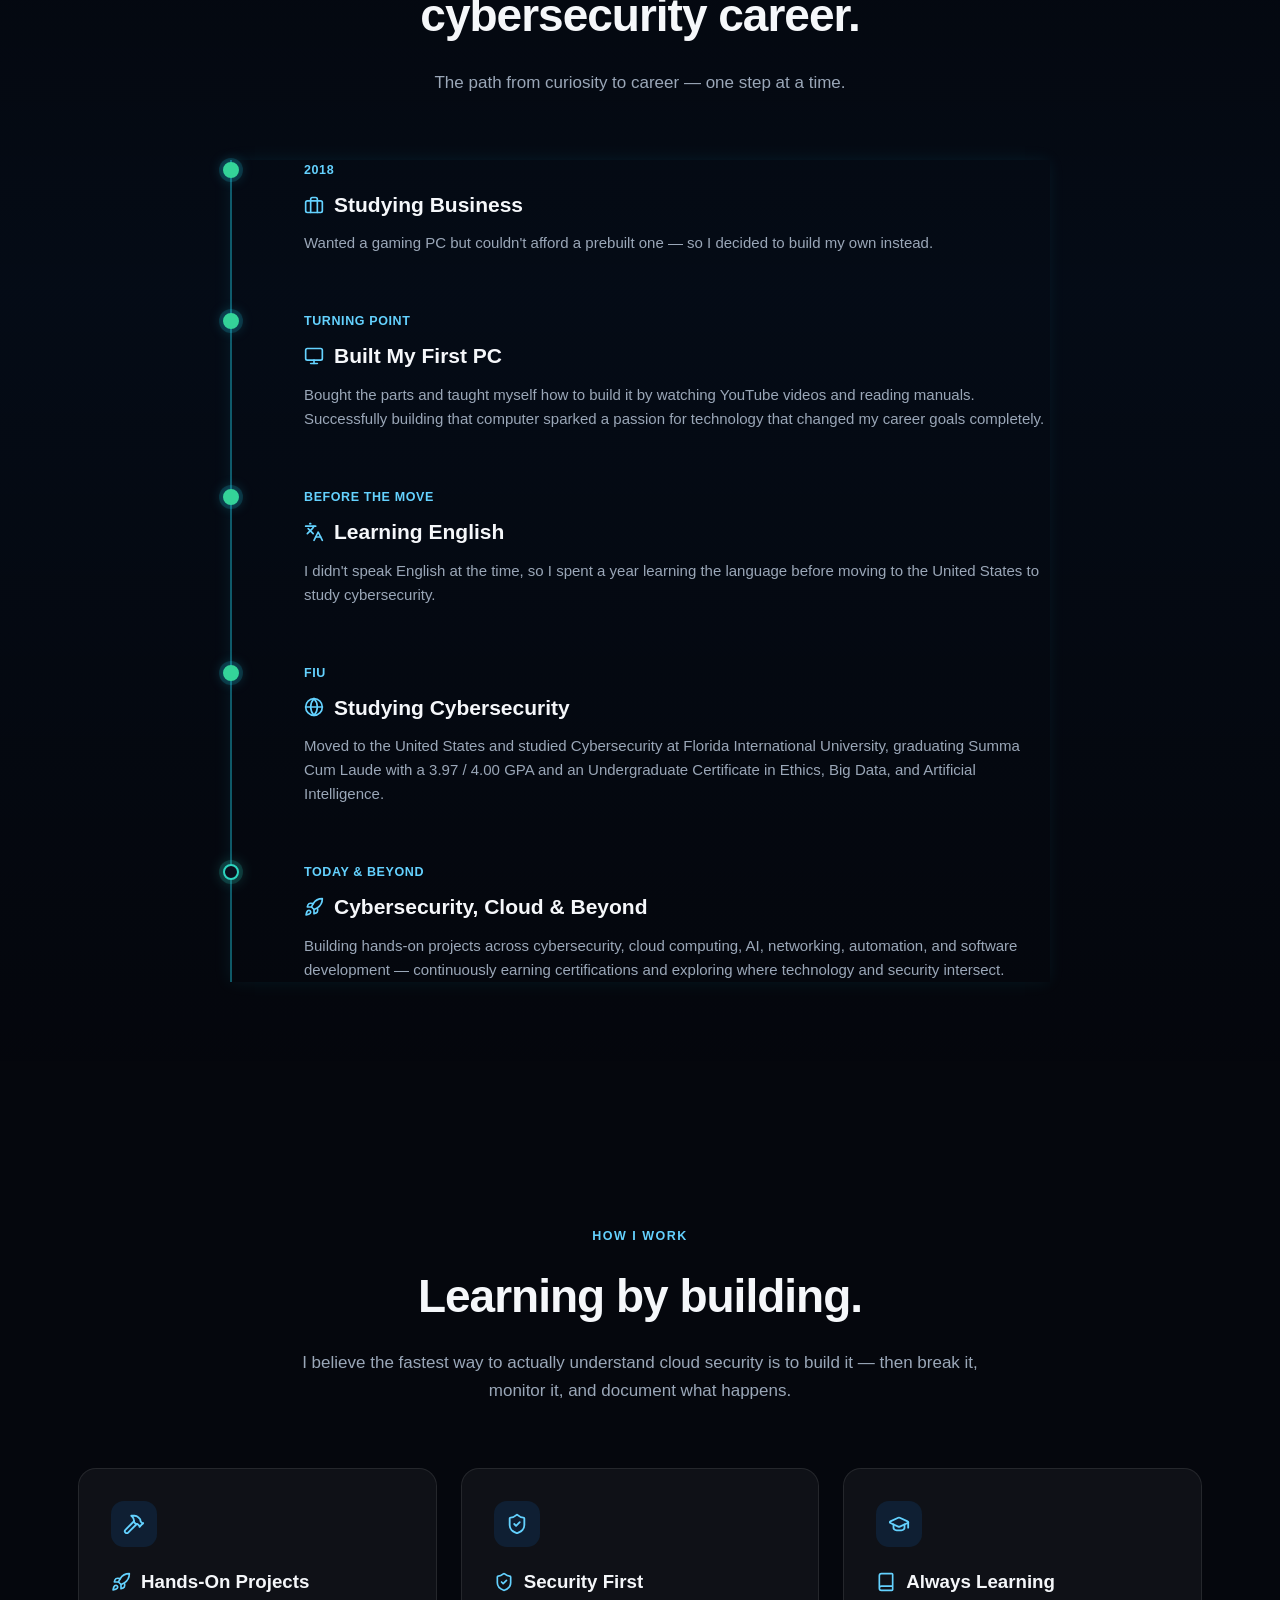
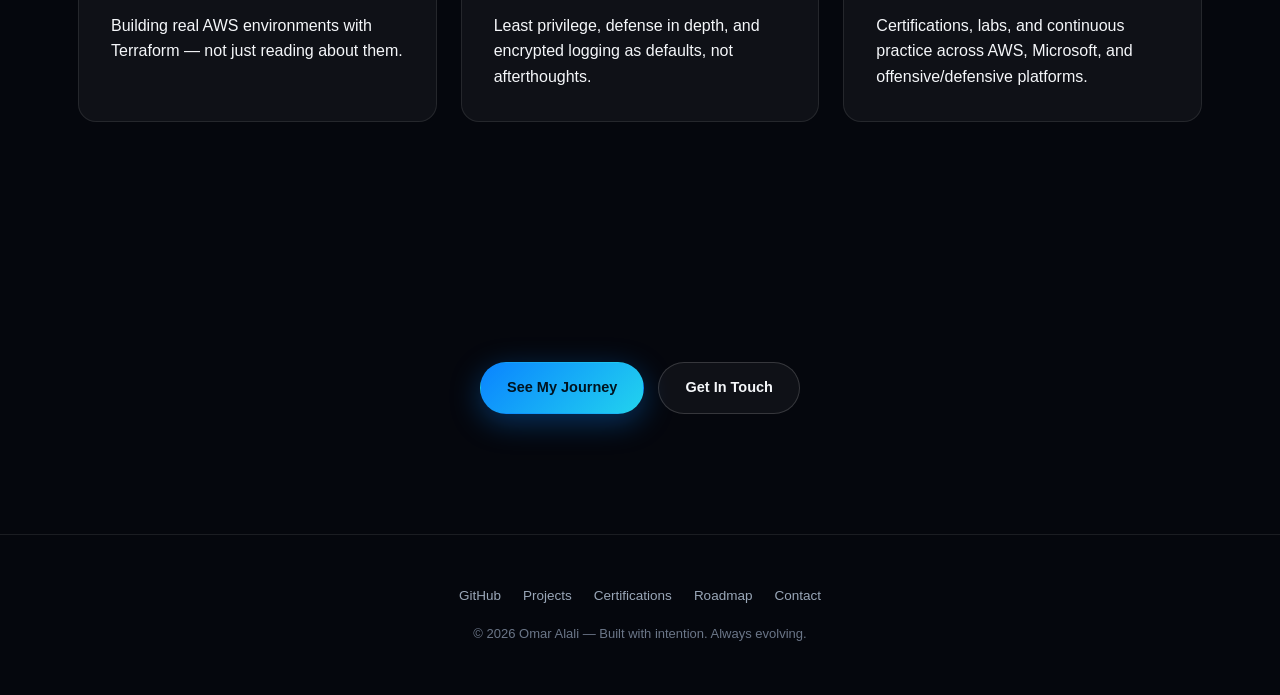
==== commit 8bb0528b: "Add SAP C_AIG, FIU certificate, AWS Academy badge and Summa Cum Laude; fix SC-200 expiry; update res" ====
--- a/about.html
+++ b/about.html
@@ -79,13 +79,13 @@
 <div class="cyber-panel about-card">
 <span class="corner corner-tl"></span><span class="corner corner-tr"></span><span class="corner corner-bl"></span><span class="corner corner-br"></span>
 <h3 class="heading-ico"><span class="about-ico"><svg width="20" height="20" viewBox="0 0 24 24" fill="none" stroke="currentColor" stroke-width="2" stroke-linecap="round" stroke-linejoin="round" aria-hidden="true"><path d="M22 10v6M2 10l10-5 10 5-10 5z"/><path d="M6 12v5c3 3 9 3 12 0v-5"/></svg></span>Education</h3>
-<p class="mt-16"><strong>Florida International University (FIU)</strong><br>B.S., Cybersecurity &mdash; 3.97 / 4.00 GPA<br>Undergraduate Certificate in Ethics, Big Data, and Artificial Intelligence<br>Miami, FL</p>
+<p class="mt-16"><strong>Florida International University (FIU)</strong><br>B.S., Cybersecurity &mdash; Summa Cum Laude, 3.97 / 4.00 GPA<br>Undergraduate Certificate in Ethics, Big Data, and Artificial Intelligence<br>Miami, FL</p>
 </div>
 </div>
 <div class="cyber-panel about-card">
 <span class="corner corner-tl"></span><span class="corner corner-tr"></span><span class="corner corner-bl"></span><span class="corner corner-br"></span>
 <div class="story">
-<p>Hi, I'm Omar Alali. I'm from Saudi Arabia and a Cybersecurity graduate from Florida International University (FIU) with a <strong>3.97 / 4.00 GPA</strong>. I also earned an Undergraduate Certificate in Ethics, Big Data, and Artificial Intelligence.</p>
+<p>Hi, I'm Omar Alali. I'm from Saudi Arabia and a Cybersecurity graduate from Florida International University (FIU) graduating <strong>Summa Cum Laude</strong> with a <strong>3.97 / 4.00 GPA</strong>. I also earned an Undergraduate Certificate in Ethics, Big Data, and Artificial Intelligence.</p>
 <p>My journey into technology began in an unexpected way. I originally studied Business for two years, but over time I realized my true passion was technology. While studying business, I wanted a gaming PC but couldn't afford a prebuilt one. Instead, I bought the individual parts and taught myself how to build it by watching YouTube videos and reading manuals. Successfully building that computer sparked my interest in technology and inspired me to pursue a completely different career.</p>
 <p>After making that decision, I moved to the United States to learn English before beginning my bachelor's degree in Cybersecurity at Florida International University.</p>
 <p>Today, I'm passionate about cybersecurity, cloud computing, artificial intelligence, networking, automation, and emerging technologies. I enjoy building hands-on projects, continuously learning new skills, and earning industry certifications while exploring different areas of technology and security.</p>
@@ -131,7 +131,7 @@
 <div class="timeline-dot has-icon"></div>
 <div class="timeline-date">FIU</div>
 <h3 class="heading-ico"><span class="about-ico"><svg width="20" height="20" viewBox="0 0 24 24" fill="none" stroke="currentColor" stroke-width="2" stroke-linecap="round" stroke-linejoin="round" aria-hidden="true"><circle cx="12" cy="12" r="10"/><path d="M12 2a14.5 14.5 0 0 0 0 20 14.5 14.5 0 0 0 0-20"/><path d="M2 12h20"/></svg></span>Studying Cybersecurity</h3>
-<p>Moved to the United States and studied Cybersecurity at Florida International University, graduating with a 3.97 / 4.00 GPA and an Undergraduate Certificate in Ethics, Big Data, and Artificial Intelligence.</p>
+<p>Moved to the United States and studied Cybersecurity at Florida International University, graduating Summa Cum Laude with a 3.97 / 4.00 GPA and an Undergraduate Certificate in Ethics, Big Data, and Artificial Intelligence.</p>
 </div>
 <div class="timeline-item type-future reveal">
 <div class="timeline-dot has-icon"></div>
